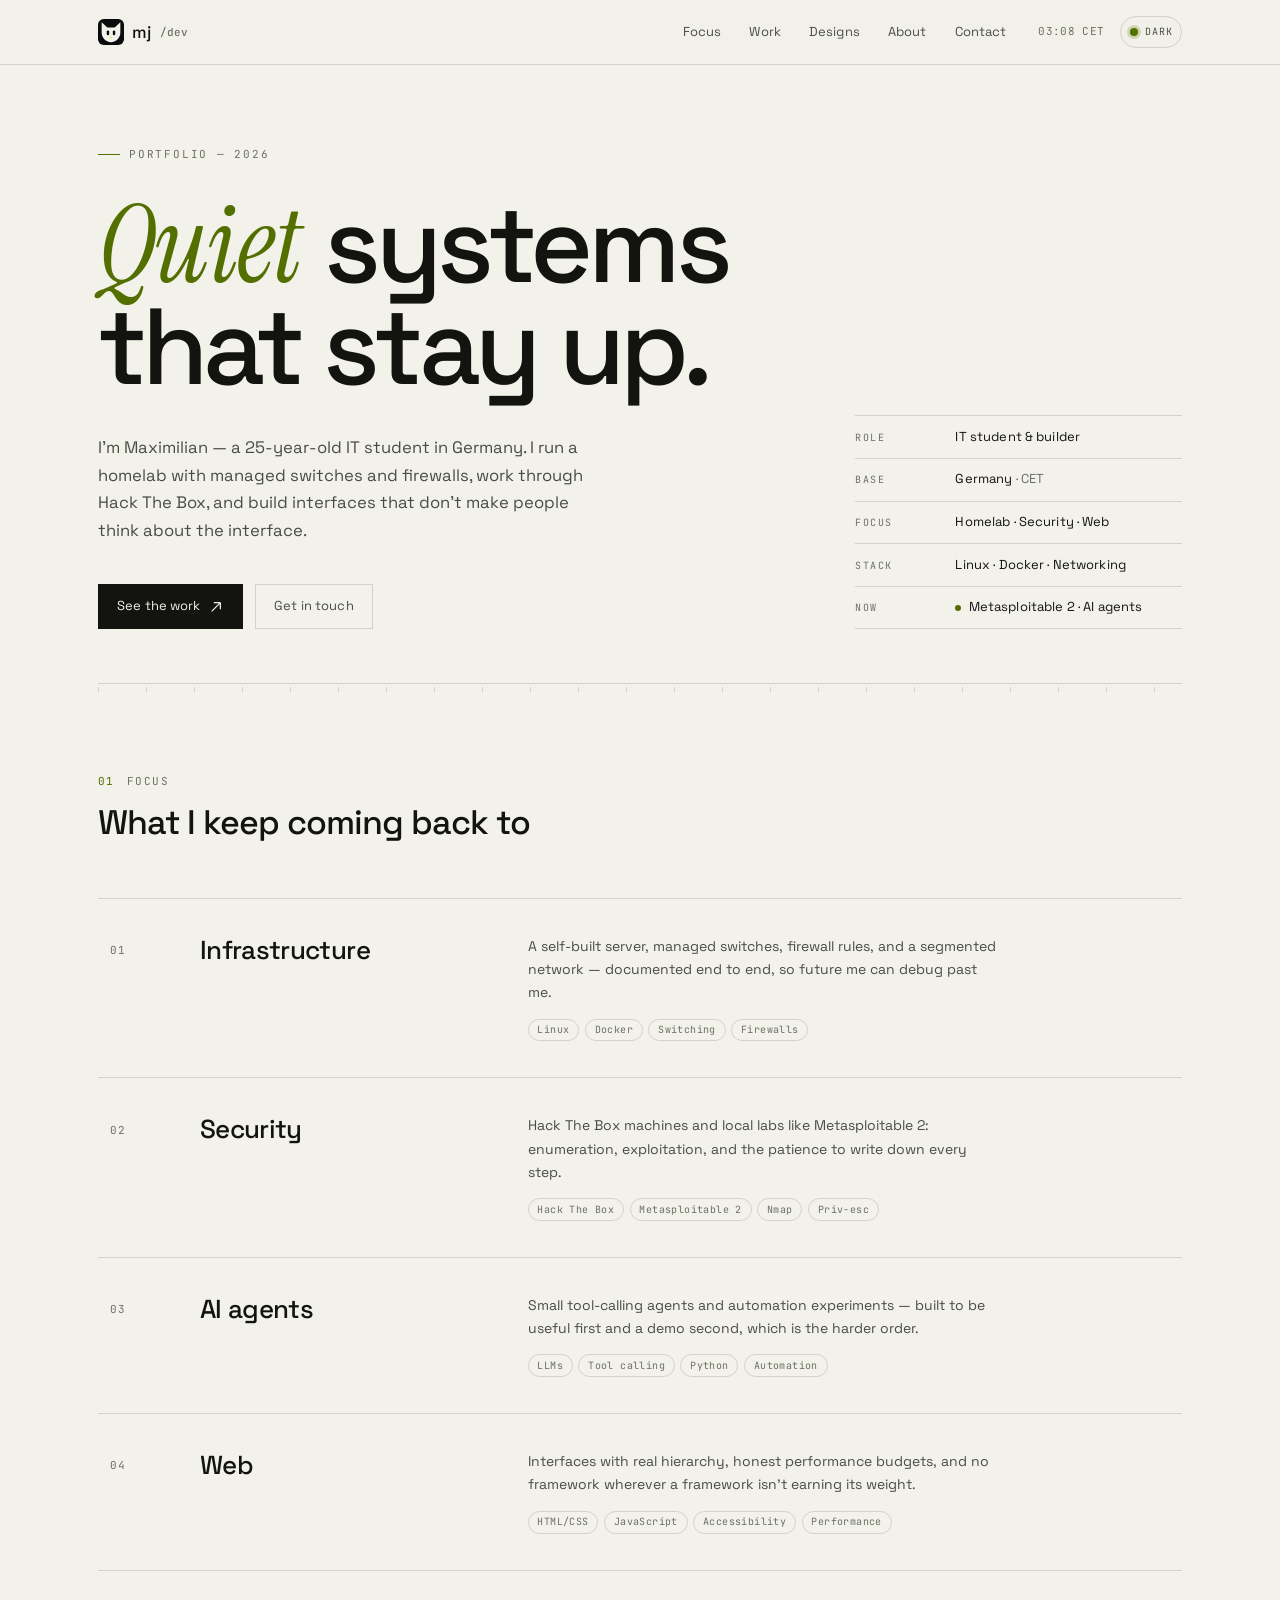
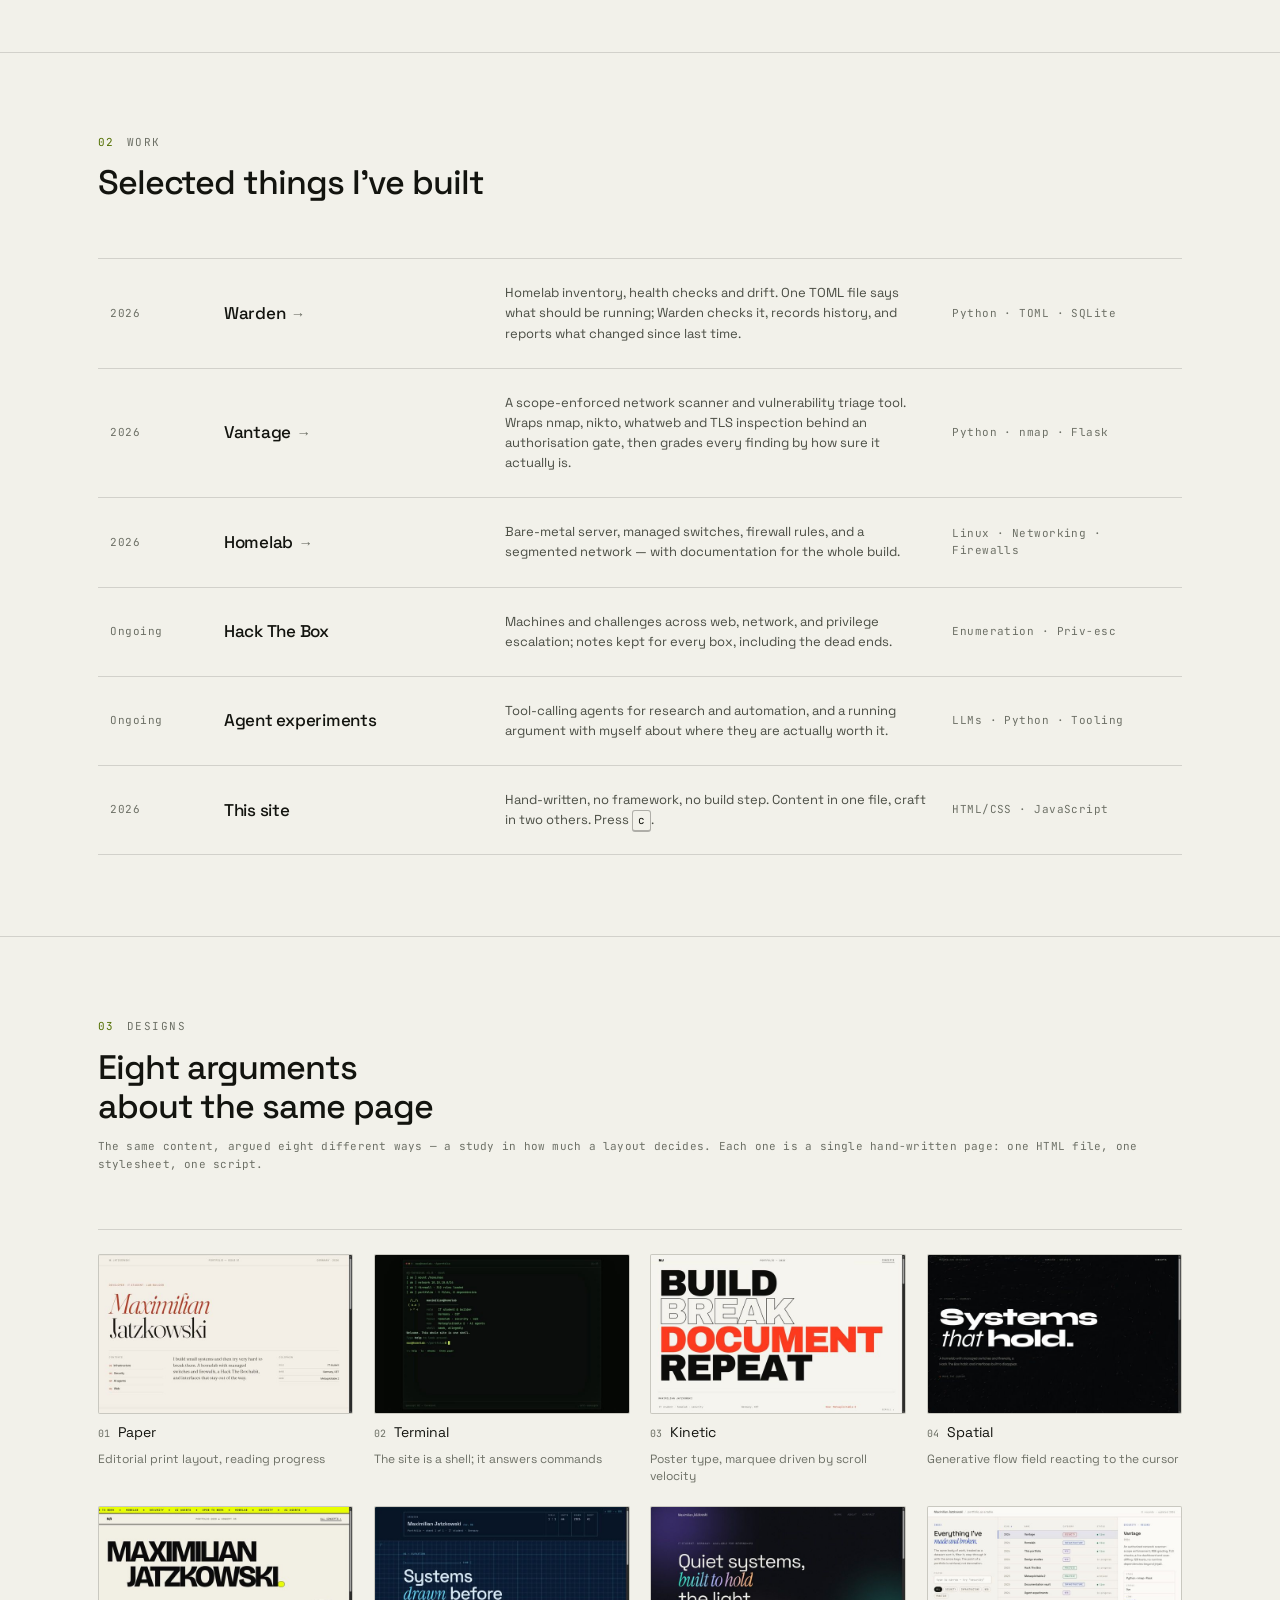
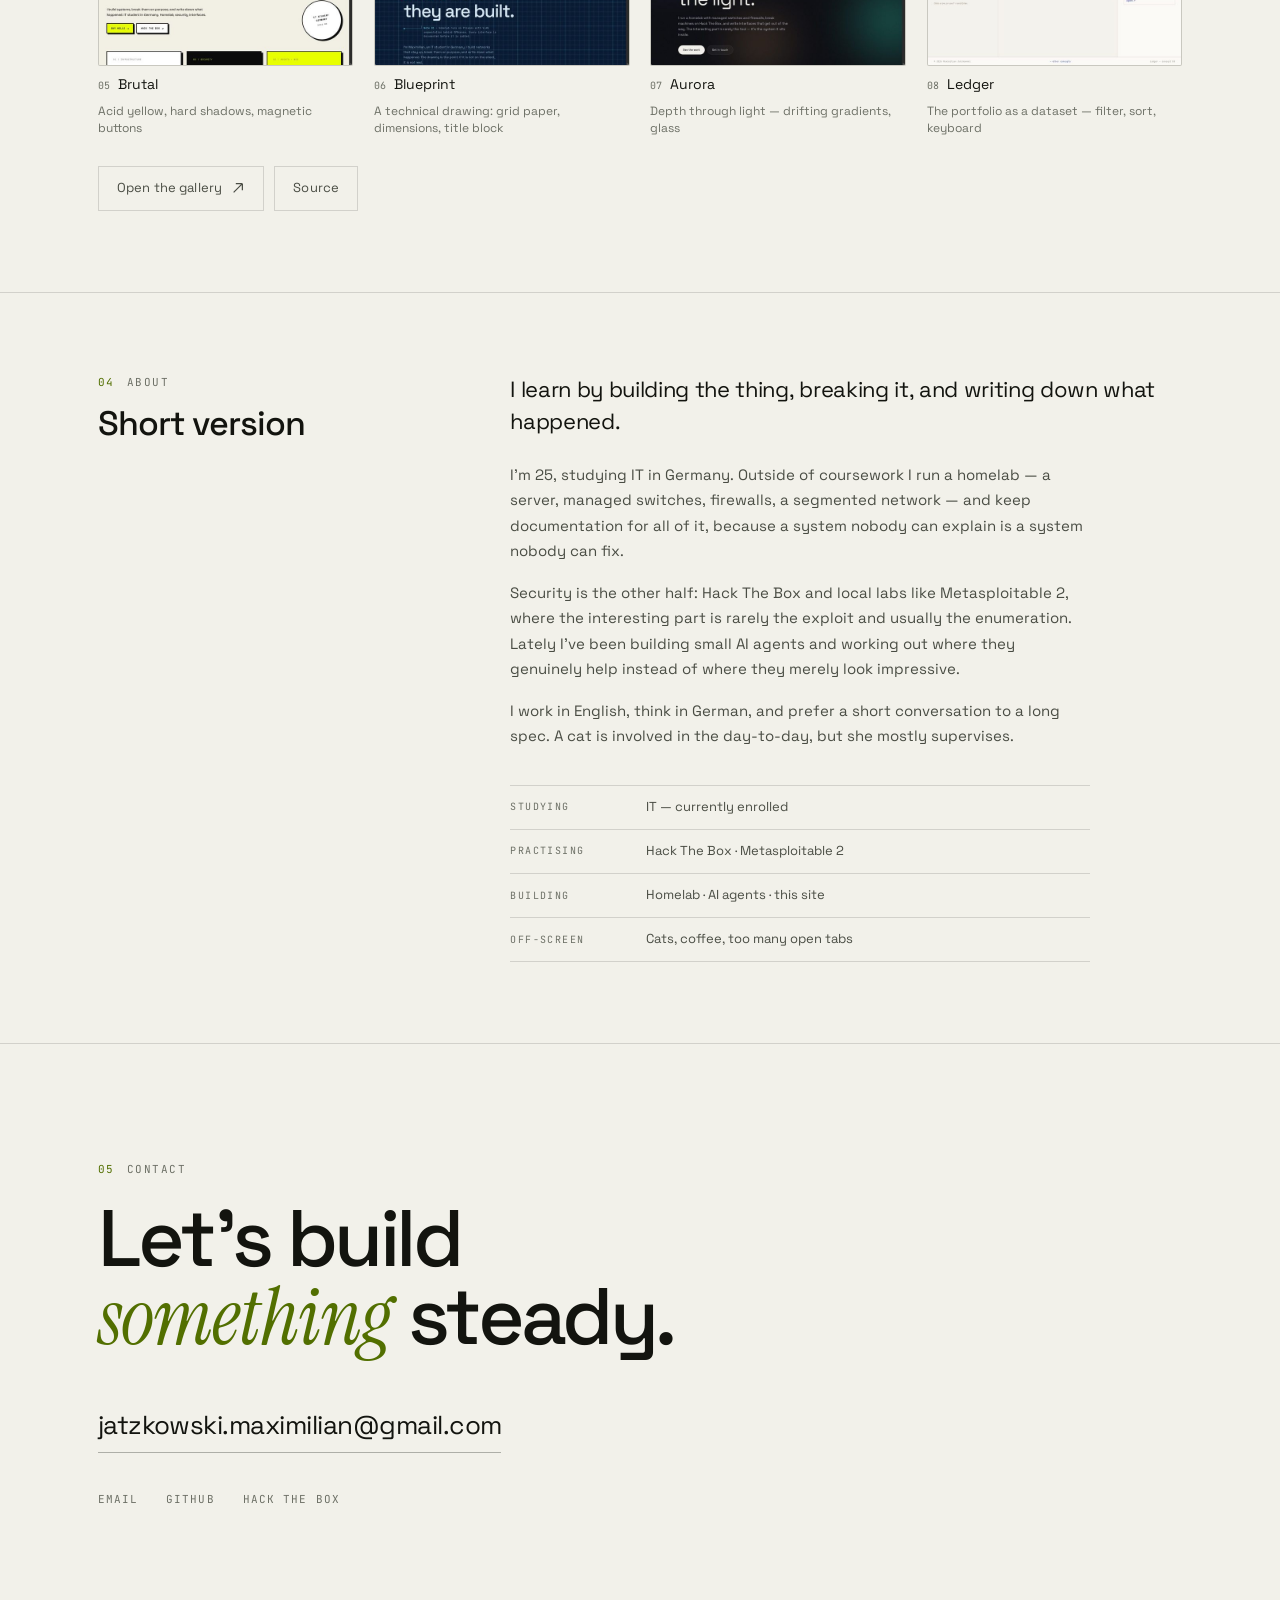
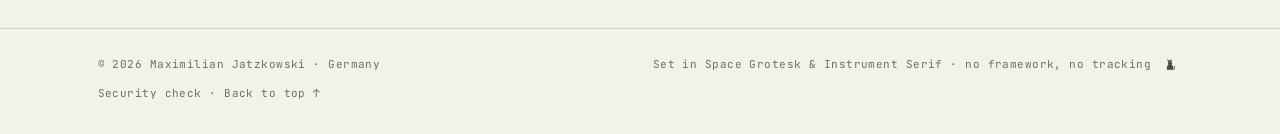
==== index.html @ 86234e0c "Add Warden: case study, dashboard figure, work list entry Warden is the homelab inventory and health" ====
<!doctype html>
<html lang="en" data-theme="dark">
<head>
<meta charset="utf-8">
<meta name="viewport" content="width=device-width, initial-scale=1">
<title>Maximilian Jatzkowski — IT student, homelab &amp; security</title>
<meta name="description" content="Maximilian Jatzkowski is an IT student in Germany. A homelab with managed switches and firewalls, Hack The Box practice, AI agents, and hand-written web interfaces.">
<meta name="theme-color" content="#0a0b0c">

<!-- Open Graph / social preview -->
<meta property="og:type" content="website">
<meta property="og:title" content="Maximilian Jatzkowski — IT student, homelab &amp; security">
<meta property="og:description" content="Homelab, Hack The Box, AI agents, and interfaces that get out of the way.">
<meta property="og:url" content="https://example.com">

<link rel="icon" href="assets/favicon.svg" type="image/svg+xml">
<script src="js/head.js"></script>
<link rel="stylesheet" href="css/fonts.css">
<link rel="stylesheet" href="css/styles.css">
</head>
<body>
<a class="skip-link" href="#main">Skip to content</a>

<header class="site-head">
  <div class="wrap head-inner">
    <a class="brand" href="#top" aria-label="Maximilian Jatzkowski — home">
      <svg class="brand-mark" viewBox="0 0 64 64" aria-hidden="true" focusable="false">
        <rect width="64" height="64" rx="14" fill="#0a0b0c"/>
        <path d="M9 8 L23 21 H41 L55 8 V34 C55 46 45 57 32 57 C19 57 9 46 9 34 Z" fill="#f1f2ed" mask="url(#mj-eyes)"/>
        <mask id="mj-eyes" maskUnits="userSpaceOnUse" x="0" y="0" width="64" height="64">
          <rect width="64" height="64" fill="#fff"/>
          <rect x="21.5" y="28" width="6" height="12" rx="3" fill="#000"/>
          <rect x="36.5" y="28" width="6" height="12" rx="3" fill="#000"/>
        </mask>
        <path d="M28.2 44 H35.8 L32 49.4 Z" fill="#c9f24d"/>
      </svg>
      <span class="brand-name">mj</span>
      <span class="brand-tag">/dev</span>
    </a>

    <nav class="nav" aria-label="Primary">
      <a href="#focus">Focus</a>
      <a href="#work">Work</a>
      <a href="#designs">Designs</a>
      <a href="#about">About</a>
      <a href="#contact">Contact</a>
    </nav>

    <div class="head-meta">
      <span class="clock" id="clock" aria-label="Local time in Germany">—:—</span>
      <button class="theme-toggle" id="theme-toggle" type="button" aria-pressed="false" aria-label="Switch to light theme">
        <span class="theme-icon" aria-hidden="true"></span>
        <span class="theme-label">Light</span>
      </button>
    </div>
  </div>
</header>

<main id="main">

  <!-- ───────────────────────── HERO ───────────────────────── -->
  <section class="hero" id="top">
    <div class="wrap hero-grid">
      <div class="hero-main">
        <p class="eyebrow"><span class="tick" aria-hidden="true"></span>Portfolio — 2026</p>

        <h1 class="display">
          <em>Quiet</em> systems<br>
          that stay up.
        </h1>

        <p class="lead">
          I'm Maximilian — a 25-year-old IT student in Germany. I run a homelab with
          managed switches and firewalls, work through Hack The Box, and build
          interfaces that don't make people think about the interface.
        </p>

        <div class="hero-actions">
          <a class="btn btn-primary" href="#work">
            See the work
            <svg viewBox="0 0 16 16" aria-hidden="true" focusable="false"><path d="M3 13 13 3M13 3H5.5M13 3v7.5" fill="none" stroke="currentColor" stroke-width="1.4"/></svg>
          </a>
          <a class="btn btn-ghost" href="#contact">Get in touch</a>
        </div>
      </div>

      <!-- Spec sheet: facts, not decorations -->
      <aside class="spec" aria-label="Quick facts">
        <dl>
          <div class="spec-row">
            <dt>Role</dt>
            <dd>IT student &amp; builder</dd>
          </div>
          <div class="spec-row">
            <dt>Base</dt>
            <dd>Germany <span class="dim">· CET</span></dd>
          </div>
          <div class="spec-row">
            <dt>Focus</dt>
            <dd>Homelab · Security · Web</dd>
          </div>
          <div class="spec-row">
            <dt>Stack</dt>
            <dd>Linux · Docker · Networking</dd>
          </div>
          <div class="spec-row">
            <dt>Now</dt>
            <dd class="status"><span class="pulse" aria-hidden="true"></span>Metasploitable 2 · AI agents</dd>
          </div>
        </dl>
      </aside>
    </div>

    <div class="wrap">
      <div class="ticks" aria-hidden="true"></div>
    </div>
  </section>

  <!-- ───────────────────────── FOCUS ───────────────────────── -->
  <section class="section" id="focus">
    <div class="wrap">
      <header class="section-head reveal">
        <p class="index"><span>01</span>Focus</p>
        <h2 class="h2">What I keep coming back to</h2>
      </header>

      <div class="rows">
        <article class="row reveal">
          <span class="row-num" aria-hidden="true">01</span>
          <h3 class="row-title">Infrastructure</h3>
          <div class="row-body">
            <p>A self-built server, managed switches, firewall rules, and a segmented
              network — documented end to end, so future me can debug past me.</p>
            <ul class="tags" aria-label="Technologies">
              <li>Linux</li><li>Docker</li><li>Switching</li><li>Firewalls</li>
            </ul>
          </div>
          <span class="row-mark" aria-hidden="true">
            <svg viewBox="0 0 24 24"><path d="M6 18 18 6M18 6H9M18 6v9" fill="none" stroke="currentColor" stroke-width="1.3"/></svg>
          </span>
        </article>

        <article class="row reveal">
          <span class="row-num" aria-hidden="true">02</span>
          <h3 class="row-title">Security</h3>
          <div class="row-body">
            <p>Hack The Box machines and local labs like Metasploitable 2:
              enumeration, exploitation, and the patience to write down every step.</p>
            <ul class="tags" aria-label="Technologies">
              <li>Hack The Box</li><li>Metasploitable 2</li><li>Nmap</li><li>Priv-esc</li>
            </ul>
          </div>
          <span class="row-mark" aria-hidden="true">
            <svg viewBox="0 0 24 24"><path d="M6 18 18 6M18 6H9M18 6v9" fill="none" stroke="currentColor" stroke-width="1.3"/></svg>
          </span>
        </article>

        <article class="row reveal">
          <span class="row-num" aria-hidden="true">03</span>
          <h3 class="row-title">AI agents</h3>
          <div class="row-body">
            <p>Small tool-calling agents and automation experiments — built to be
              useful first and a demo second, which is the harder order.</p>
            <ul class="tags" aria-label="Technologies">
              <li>LLMs</li><li>Tool calling</li><li>Python</li><li>Automation</li>
            </ul>
          </div>
          <span class="row-mark" aria-hidden="true">
            <svg viewBox="0 0 24 24"><path d="M6 18 18 6M18 6H9M18 6v9" fill="none" stroke="currentColor" stroke-width="1.3"/></svg>
          </span>
        </article>

        <article class="row reveal">
          <span class="row-num" aria-hidden="true">04</span>
          <h3 class="row-title">Web</h3>
          <div class="row-body">
            <p>Interfaces with real hierarchy, honest performance budgets, and no
              framework wherever a framework isn't earning its weight.</p>
            <ul class="tags" aria-label="Technologies">
              <li>HTML/CSS</li><li>JavaScript</li><li>Accessibility</li><li>Performance</li>
            </ul>
          </div>
          <span class="row-mark" aria-hidden="true">
            <svg viewBox="0 0 24 24"><path d="M6 18 18 6M18 6H9M18 6v9" fill="none" stroke="currentColor" stroke-width="1.3"/></svg>
          </span>
        </article>
      </div>
    </div>
  </section>

  <!-- ───────────────────────── WORK ───────────────────────── -->
  <section class="section" id="work">
    <div class="wrap">
      <header class="section-head reveal">
        <p class="index"><span>02</span>Work</p>
        <h2 class="h2">Selected things I've built</h2>
      </header>

      <div class="work-list">
        <article class="work-item reveal">
          <span class="work-year">2026</span>
          <h3 class="work-name"><a href="warden.html">Warden</a></h3>
          <p class="work-desc">Homelab inventory, health checks and drift. One TOML file
            says what should be running; Warden checks it, records history, and reports
            what changed since last time.</p>
          <span class="work-stack">Python · TOML · SQLite</span>
        </article>

        <article class="work-item reveal">
          <span class="work-year">2026</span>
          <h3 class="work-name"><a href="vantage.html">Vantage</a></h3>
          <p class="work-desc">A scope-enforced network scanner and vulnerability triage tool.
            Wraps nmap, nikto, whatweb and TLS inspection behind an authorisation gate, then
            grades every finding by how sure it actually is.</p>
          <span class="work-stack">Python · nmap · Flask</span>
        </article>

        <article class="work-item reveal">
          <span class="work-year">2026</span>
          <h3 class="work-name"><a href="homelab.html">Homelab</a></h3>
          <p class="work-desc">Bare-metal server, managed switches, firewall rules, and a
            segmented network — with documentation for the whole build.</p>
          <span class="work-stack">Linux · Networking · Firewalls</span>
        </article>

        <article class="work-item reveal">
          <span class="work-year">Ongoing</span>
          <h3 class="work-name">Hack The Box</h3>
          <p class="work-desc">Machines and challenges across web, network, and privilege
            escalation; notes kept for every box, including the dead ends.</p>
          <span class="work-stack">Enumeration · Priv-esc</span>
        </article>

        <article class="work-item reveal">
          <span class="work-year">Ongoing</span>
          <h3 class="work-name">Agent experiments</h3>
          <p class="work-desc">Tool-calling agents for research and automation, and a
            running argument with myself about where they are actually worth it.</p>
          <span class="work-stack">LLMs · Python · Tooling</span>
        </article>

        <article class="work-item reveal">
          <span class="work-year">2026</span>
          <h3 class="work-name">This site</h3>
          <p class="work-desc">Hand-written, no framework, no build step. Content in one
            file, craft in two others. Press <kbd>c</kbd>.</p>
          <span class="work-stack">HTML/CSS · JavaScript</span>
        </article>
      </div>
    </div>
  </section>

  <!-- ───────────────────────── DESIGNS ───────────────────────── -->
  <section class="section" id="designs">
    <div class="wrap">
      <header class="section-head reveal">
        <p class="index"><span>03</span>Designs</p>
        <h2 class="h2">Eight arguments about the same page</h2>
        <p class="section-note">
          The same content, argued eight different ways — a study in how much a
          layout decides. Each one is a single hand-written page: one HTML file, one
          stylesheet, one script.
        </p>
      </header>

      <div class="design-grid reveal">
        <a class="design" href="https://noxwer-beep.github.io/showcase/01-paper/">
          <img src="assets/designs/01.jpg" width="640" height="400" loading="lazy"
               alt="Paper concept: editorial layout with serif display and rules">
          <span class="design-name"><span class="design-num">01</span>Paper</span>
          <span class="design-desc">Editorial print layout, reading progress</span>
        </a>
        <a class="design" href="https://noxwer-beep.github.io/showcase/02-terminal/">
          <img src="assets/designs/02.jpg" width="640" height="400" loading="lazy"
               alt="Terminal concept: the whole site is a shell prompt">
          <span class="design-name"><span class="design-num">02</span>Terminal</span>
          <span class="design-desc">The site is a shell; it answers commands</span>
        </a>
        <a class="design" href="https://noxwer-beep.github.io/showcase/03-kinetic/">
          <img src="assets/designs/03.jpg" width="640" height="400" loading="lazy"
               alt="Kinetic concept: bold poster type and a scroll-driven marquee">
          <span class="design-name"><span class="design-num">03</span>Kinetic</span>
          <span class="design-desc">Poster type, marquee driven by scroll velocity</span>
        </a>
        <a class="design" href="https://noxwer-beep.github.io/showcase/04-spatial/">
          <img src="assets/designs/04.jpg" width="640" height="400" loading="lazy"
               alt="Spatial concept: generative particle field behind quiet type">
          <span class="design-name"><span class="design-num">04</span>Spatial</span>
          <span class="design-desc">Generative flow field reacting to the cursor</span>
        </a>
        <a class="design" href="https://noxwer-beep.github.io/showcase/05-brutal/">
          <img src="assets/designs/05.jpg" width="640" height="400" loading="lazy"
               alt="Brutal concept: acid yellow, hard shadows, draggable sticker">
          <span class="design-name"><span class="design-num">05</span>Brutal</span>
          <span class="design-desc">Acid yellow, hard shadows, magnetic buttons</span>
        </a>
        <a class="design" href="https://noxwer-beep.github.io/showcase/06-blueprint/">
          <img src="assets/designs/06.jpg" width="640" height="400" loading="lazy"
               alt="Blueprint concept: technical drawing sheet with grid and dimensions">
          <span class="design-name"><span class="design-num">06</span>Blueprint</span>
          <span class="design-desc">A technical drawing: grid paper, dimensions, title block</span>
        </a>
        <a class="design" href="https://noxwer-beep.github.io/showcase/07-aurora/">
          <img src="assets/designs/07.jpg" width="640" height="400" loading="lazy"
               alt="Aurora concept: gradient light fields under frosted glass">
          <span class="design-name"><span class="design-num">07</span>Aurora</span>
          <span class="design-desc">Depth through light — drifting gradients, glass</span>
        </a>
        <a class="design" href="https://noxwer-beep.github.io/showcase/08-ledger/">
          <img src="assets/designs/08.jpg" width="640" height="400" loading="lazy"
               alt="Ledger concept: the portfolio as a filterable data table">
          <span class="design-name"><span class="design-num">08</span>Ledger</span>
          <span class="design-desc">The portfolio as a dataset — filter, sort, keyboard</span>
        </a>
      </div>

      <p class="design-foot">
        <a class="btn btn-ghost" href="https://noxwer-beep.github.io/showcase/">
          Open the gallery
          <svg viewBox="0 0 16 16" aria-hidden="true" focusable="false"><path d="M3 13 13 3M13 3H5.5M13 3v7.5" fill="none" stroke="currentColor" stroke-width="1.4"/></svg>
        </a>
        <a class="btn btn-ghost" href="https://github.com/Noxwer-beep/showcase" rel="noopener">Source</a>
      </p>
    </div>
  </section>

  <!-- ───────────────────────── ABOUT ───────────────────────── -->
  <section class="section" id="about">
    <div class="wrap about-grid">
      <header class="section-head reveal">
        <p class="index"><span>04</span>About</p>
        <h2 class="h2">Short version</h2>
      </header>

      <div class="about-body reveal">
        <p class="about-lead">
          I learn by building the thing, breaking it, and writing down what happened.
        </p>
        <p>
          I'm 25, studying IT in Germany. Outside of coursework I run a homelab — a
          server, managed switches, firewalls, a segmented network — and keep
          documentation for all of it, because a system nobody can explain is a system
          nobody can fix.
        </p>
        <p>
          Security is the other half: Hack The Box and local labs like Metasploitable 2,
          where the interesting part is rarely the exploit and usually the enumeration.
          Lately I've been building small AI agents and working out where they genuinely
          help instead of where they merely look impressive.
        </p>
        <p>
          I work in English, think in German, and prefer a short conversation to a long
          spec. A cat is involved in the day-to-day, but she mostly supervises.
        </p>

        <ul class="facts">
          <li><span>Studying</span>IT — currently enrolled</li>
          <li><span>Practising</span>Hack The Box · Metasploitable 2</li>
          <li><span>Building</span>Homelab · AI agents · this site</li>
          <li><span>Off-screen</span>Cats, coffee, too many open tabs</li>
        </ul>
      </div>
    </div>
  </section>

  <!-- ───────────────────────── CONTACT ───────────────────────── -->
  <section class="section contact" id="contact">
    <div class="wrap">
      <div class="contact-inner reveal">
        <p class="index"><span>05</span>Contact</p>
        <h2 class="contact-title">Let's build<br><em>something</em> steady.</h2>
        <a class="mail" href="mailto:jatzkowski.maximilian@gmail.com">
          jatzkowski.maximilian@gmail.com
          <span class="mail-line" aria-hidden="true"></span>
        </a>
        <ul class="socials">
          <li><a href="mailto:jatzkowski.maximilian@gmail.com">Email</a></li>
          <li><a href="https://github.com/Noxwer-beep" rel="me noopener">GitHub</a></li>
          <li><a href="https://www.hackthebox.com/" rel="noopener">Hack The Box</a></li>
          <!-- Add once the profile exists:
          <li><a href="https://www.linkedin.com/in/USERNAME" rel="me noopener">LinkedIn</a></li>
          -->
        </ul>
      </div>
    </div>
  </section>

</main>

<footer class="site-foot">
  <div class="wrap foot-inner">
    <p class="mono">© <span id="year">2026</span> Maximilian Jatzkowski · Germany</p>
    <p class="mono colophon">
      Set in Space Grotesk &amp; Instrument Serif · no framework, no tracking
      <button class="cat-glyph" id="cat-glyph" type="button" aria-label="Release the cat" title="Press c">
        <svg viewBox="0 0 64 64" aria-hidden="true">
          <path d="M20 17 18 4l11 7h2l11-7-2 13" fill="currentColor"/>
          <circle cx="32" cy="26" r="11" fill="currentColor"/>
          <path d="M20 34c-6 8-6 20-4 26h32c2-6 2-18-4-26z" fill="currentColor"/>
          <path d="M48 60c9-2 11-12 7-18" fill="none" stroke="currentColor" stroke-width="5" stroke-linecap="round"/>
        </svg>
      </button>
    </p>
    <p class="mono"><a href="security.html">Security check</a> · <a href="#top">Back to top ↑</a></p>
  </div>
</footer>

<!-- easter egg: press c -->
<div class="cat-runner" id="cat-runner" aria-hidden="true">
  <svg viewBox="0 0 84 58">
    <g fill="currentColor">
      <path d="M16 36c0-6 5-10 12-10h24c7 0 12 4 12 10v4H16z"/>
      <circle cx="64" cy="26" r="9"/>
      <path d="M57 19l-2-10 9 6z"/>
      <path d="M69 18l7-8 1 10z"/>
    </g>
    <g stroke="currentColor" stroke-width="4" stroke-linecap="round" fill="none">
      <path d="M25 40v11"/>
      <path d="M33 40v11"/>
      <path d="M56 40v11"/>
      <path d="M63 40v11"/>
      <path d="M17 31c-7-2-9-9-6-15"/>
    </g>
  </svg>
</div>

<script src="js/main.js" defer></script>
</body>
</html>
---- css/fonts.css ----
/* Self-hosted fonts — generated, do not edit by hand.
   No third-party requests: the CSP can stay at font-src 'self'. */

@font-face {
  font-family: "Instrument Serif";
  font-style: italic;
  font-weight: 400;
  src: url("fonts/instrument-serif-400-italic-latin-ext.woff2") format("woff2");
  font-display: swap;
  unicode-range: U+0100-02BA, U+02BD-02C5, U+02C7-02CC, U+02CE-02D7, U+02DD-02FF, U+0304, U+0308, U+0329, U+1D00-1DBF, U+1E00-1E9F, U+1EF2-1EFF, U+2020, U+20A0-20AB, U+20AD-20C4, U+2113, U+2C60-2C7F, U+A720-A7FF;
}

@font-face {
  font-family: "Instrument Serif";
  font-style: italic;
  font-weight: 400;
  src: url("fonts/instrument-serif-400-italic-latin.woff2") format("woff2");
  font-display: swap;
  unicode-range: U+0000-00FF, U+0131, U+0152-0153, U+02BB-02BC, U+02C6, U+02DA, U+02DC, U+0304, U+0308, U+0329, U+2000-206F, U+20AC, U+2122, U+2191, U+2193, U+2212, U+2215, U+FEFF, U+FFFD;
}

@font-face {
  font-family: "Instrument Serif";
  font-style: normal;
  font-weight: 400;
  src: url("fonts/instrument-serif-400-normal-latin-ext.woff2") format("woff2");
  font-display: swap;
  unicode-range: U+0100-02BA, U+02BD-02C5, U+02C7-02CC, U+02CE-02D7, U+02DD-02FF, U+0304, U+0308, U+0329, U+1D00-1DBF, U+1E00-1E9F, U+1EF2-1EFF, U+2020, U+20A0-20AB, U+20AD-20C4, U+2113, U+2C60-2C7F, U+A720-A7FF;
}

@font-face {
  font-family: "Instrument Serif";
  font-style: normal;
  font-weight: 400;
  src: url("fonts/instrument-serif-400-normal-latin.woff2") format("woff2");
  font-display: swap;
  unicode-range: U+0000-00FF, U+0131, U+0152-0153, U+02BB-02BC, U+02C6, U+02DA, U+02DC, U+0304, U+0308, U+0329, U+2000-206F, U+20AC, U+2122, U+2191, U+2193, U+2212, U+2215, U+FEFF, U+FFFD;
}

@font-face {
  font-family: "JetBrains Mono";
  font-style: normal;
  font-weight: 400;
  src: url("fonts/jetbrains-mono-400-normal-latin-ext.woff2") format("woff2");
  font-display: swap;
  unicode-range: U+0100-02BA, U+02BD-02C5, U+02C7-02CC, U+02CE-02D7, U+02DD-02FF, U+0304, U+0308, U+0329, U+1D00-1DBF, U+1E00-1E9F, U+1EF2-1EFF, U+2020, U+20A0-20AB, U+20AD-20C4, U+2113, U+2C60-2C7F, U+A720-A7FF;
}

@font-face {
  font-family: "JetBrains Mono";
  font-style: normal;
  font-weight: 400;
  src: url("fonts/jetbrains-mono-400-normal-latin.woff2") format("woff2");
  font-display: swap;
  unicode-range: U+0000-00FF, U+0131, U+0152-0153, U+02BB-02BC, U+02C6, U+02DA, U+02DC, U+0304, U+0308, U+0329, U+2000-206F, U+20AC, U+2122, U+2191, U+2193, U+2212, U+2215, U+FEFF, U+FFFD;
}

@font-face {
  font-family: "JetBrains Mono";
  font-style: normal;
  font-weight: 500;
  src: url("fonts/jetbrains-mono-500-normal-latin-ext.woff2") format("woff2");
  font-display: swap;
  unicode-range: U+0100-02BA, U+02BD-02C5, U+02C7-02CC, U+02CE-02D7, U+02DD-02FF, U+0304, U+0308, U+0329, U+1D00-1DBF, U+1E00-1E9F, U+1EF2-1EFF, U+2020, U+20A0-20AB, U+20AD-20C4, U+2113, U+2C60-2C7F, U+A720-A7FF;
}

@font-face {
  font-family: "JetBrains Mono";
  font-style: normal;
  font-weight: 500;
  src: url("fonts/jetbrains-mono-500-normal-latin.woff2") format("woff2");
  font-display: swap;
  unicode-range: U+0000-00FF, U+0131, U+0152-0153, U+02BB-02BC, U+02C6, U+02DA, U+02DC, U+0304, U+0308, U+0329, U+2000-206F, U+20AC, U+2122, U+2191, U+2193, U+2212, U+2215, U+FEFF, U+FFFD;
}

@font-face {
  font-family: "Space Grotesk";
  font-style: normal;
  font-weight: 400;
  src: url("fonts/space-grotesk-400-normal-latin-ext.woff2") format("woff2");
  font-display: swap;
  unicode-range: U+0100-02BA, U+02BD-02C5, U+02C7-02CC, U+02CE-02D7, U+02DD-02FF, U+0304, U+0308, U+0329, U+1D00-1DBF, U+1E00-1E9F, U+1EF2-1EFF, U+2020, U+20A0-20AB, U+20AD-20C4, U+2113, U+2C60-2C7F, U+A720-A7FF;
}

@font-face {
  font-family: "Space Grotesk";
  font-style: normal;
  font-weight: 400;
  src: url("fonts/space-grotesk-400-normal-latin.woff2") format("woff2");
  font-display: swap;
  unicode-range: U+0000-00FF, U+0131, U+0152-0153, U+02BB-02BC, U+02C6, U+02DA, U+02DC, U+0304, U+0308, U+0329, U+2000-206F, U+20AC, U+2122, U+2191, U+2193, U+2212, U+2215, U+FEFF, U+FFFD;
}

@font-face {
  font-family: "Space Grotesk";
  font-style: normal;
  font-weight: 500;
  src: url("fonts/space-grotesk-500-normal-latin-ext.woff2") format("woff2");
  font-display: swap;
  unicode-range: U+0100-02BA, U+02BD-02C5, U+02C7-02CC, U+02CE-02D7, U+02DD-02FF, U+0304, U+0308, U+0329, U+1D00-1DBF, U+1E00-1E9F, U+1EF2-1EFF, U+2020, U+20A0-20AB, U+20AD-20C4, U+2113, U+2C60-2C7F, U+A720-A7FF;
}

@font-face {
  font-family: "Space Grotesk";
  font-style: normal;
  font-weight: 500;
  src: url("fonts/space-grotesk-500-normal-latin.woff2") format("woff2");
  font-display: swap;
  unicode-range: U+0000-00FF, U+0131, U+0152-0153, U+02BB-02BC, U+02C6, U+02DA, U+02DC, U+0304, U+0308, U+0329, U+2000-206F, U+20AC, U+2122, U+2191, U+2193, U+2212, U+2215, U+FEFF, U+FFFD;
}

@font-face {
  font-family: "Space Grotesk";
  font-style: normal;
  font-weight: 600;
  src: url("fonts/space-grotesk-600-normal-latin-ext.woff2") format("woff2");
  font-display: swap;
  unicode-range: U+0100-02BA, U+02BD-02C5, U+02C7-02CC, U+02CE-02D7, U+02DD-02FF, U+0304, U+0308, U+0329, U+1D00-1DBF, U+1E00-1E9F, U+1EF2-1EFF, U+2020, U+20A0-20AB, U+20AD-20C4, U+2113, U+2C60-2C7F, U+A720-A7FF;
}

@font-face {
  font-family: "Space Grotesk";
  font-style: normal;
  font-weight: 600;
  src: url("fonts/space-grotesk-600-normal-latin.woff2") format("woff2");
  font-display: swap;
  unicode-range: U+0000-00FF, U+0131, U+0152-0153, U+02BB-02BC, U+02C6, U+02DA, U+02DC, U+0304, U+0308, U+0329, U+2000-206F, U+20AC, U+2122, U+2191, U+2193, U+2212, U+2215, U+FEFF, U+FFFD;
}
---- css/styles.css ----
/* ============================================================
   Nox — portfolio
   Dark-first, one accent. Edit tokens here, content in index.html.
   ============================================================ */

/* ---------- tokens ---------- */
:root {
  --bg: #0a0b0c;
  --bg-soft: #0e1012;
  --surface: #111315;
  --ink: #f1f2ed;
  --ink-dim: #a2a8a4;
  --muted: #767c78;
  --line: rgba(241, 242, 237, 0.11);
  --line-strong: rgba(241, 242, 237, 0.22);
  --accent: #c9f24d;
  --accent-ink: #0a0b0c;

  --font-sans: "Space Grotesk", "Helvetica Neue", Arial, sans-serif;
  --font-mono: "JetBrains Mono", ui-monospace, SFMono-Regular, Menlo, monospace;
  --font-serif: "Instrument Serif", Georgia, serif;

  --pad: clamp(1.25rem, 4.5vw, 4rem);
  --max: 1200px;

  --ease: cubic-bezier(0.2, 0.7, 0.2, 1);
  --dur: 0.45s;
}

[data-theme="light"] {
  --bg: #f2f1ea;
  --bg-soft: #eae9e1;
  --surface: #e7e6dd;
  --ink: #13140f;
  --ink-dim: #4a4d44;
  --muted: #6d7066;
  --line: rgba(19, 20, 15, 0.14);
  --line-strong: rgba(19, 20, 15, 0.3);
  --accent: #526f00;
  --accent-ink: #f2f1ea;
}

/* ---------- reset ---------- */
*, *::before, *::after { box-sizing: border-box; }
html { scroll-behavior: smooth; }
body {
  margin: 0;
  background: var(--bg);
  color: var(--ink);
  font-family: var(--font-sans);
  font-size: 16px;
  line-height: 1.6;
  -webkit-font-smoothing: antialiased;
  text-rendering: optimizeLegibility;
  overflow-x: hidden;
}
h1, h2, h3, p, dl, dd, dt, ul { margin: 0; }
ul { padding: 0; list-style: none; }
a { color: inherit; text-decoration: none; }
img, svg { display: block; max-width: 100%; }
button { font: inherit; color: inherit; background: none; border: 0; cursor: pointer; }

::selection { background: var(--accent); color: var(--accent-ink); }

:focus-visible {
  outline: 2px solid var(--accent);
  outline-offset: 3px;
  border-radius: 2px;
}

.wrap {
  width: 100%;
  max-width: var(--max);
  margin-inline: auto;
  padding-inline: var(--pad);
}

section[id], main[id] { scroll-margin-top: 5rem; }

.mono {
  font-family: var(--font-mono);
  font-size: 0.6875rem;
  letter-spacing: 0.04em;
  color: var(--muted);
}

.skip-link {
  position: fixed;
  top: 0.75rem;
  left: 0.75rem;
  z-index: 100;
  padding: 0.6rem 1rem;
  background: var(--accent);
  color: var(--accent-ink);
  font-family: var(--font-mono);
  font-size: 0.75rem;
  transform: translateY(-150%);
  transition: transform 0.2s var(--ease);
}
.skip-link:focus { transform: none; }

/* ---------- header ---------- */
.site-head {
  position: sticky;
  top: 0;
  z-index: 50;
  background: color-mix(in srgb, var(--bg) 92%, transparent);
  border-bottom: 1px solid var(--line);
  backdrop-filter: saturate(140%) blur(8px);
}
.head-inner {
  display: flex;
  align-items: center;
  gap: 2rem;
  height: 64px;
}
.brand {
  display: inline-flex;
  align-items: center;
  gap: 0.55rem;
  font-weight: 500;
  letter-spacing: -0.02em;
  font-size: 1.0625rem;
  margin-right: auto;
}
.brand-mark {
  width: 26px;
  height: 26px;
  flex: none;
  transition: transform var(--dur) var(--ease);
}
.brand:hover .brand-mark { transform: rotate(-5deg) scale(1.06); }
.brand-name { line-height: 1; }
.brand-tag {
  font-family: var(--font-mono);
  font-size: 0.6875rem;
  color: var(--muted);
  letter-spacing: 0;
  line-height: 1;
}
.nav { display: flex; gap: 1.75rem; }
.nav a {
  position: relative;
  font-size: 0.8125rem;
  color: var(--ink-dim);
  letter-spacing: 0.01em;
  padding-block: 0.35rem;
  transition: color var(--dur) var(--ease);
}
.nav a::after {
  content: "";
  position: absolute;
  left: 0; right: 0; bottom: 0;
  height: 1px;
  background: var(--accent);
  transform: scaleX(0);
  transform-origin: left;
  transition: transform var(--dur) var(--ease);
}
.nav a:hover { color: var(--ink); }
.nav a:hover::after { transform: scaleX(1); }

.head-meta { display: flex; align-items: center; gap: 1rem; }
.clock {
  font-family: var(--font-mono);
  font-size: 0.6875rem;
  color: var(--muted);
  letter-spacing: 0.03em;
  font-variant-numeric: tabular-nums;
}
.theme-toggle {
  display: inline-flex;
  align-items: center;
  gap: 0.45rem;
  min-height: 32px;
  padding: 0.25rem 0.55rem;
  border: 1px solid var(--line);
  border-radius: 999px;
  font-family: var(--font-mono);
  font-size: 0.625rem;
  letter-spacing: 0.08em;
  text-transform: uppercase;
  color: var(--ink-dim);
  transition: border-color var(--dur) var(--ease), color var(--dur) var(--ease);
}
.theme-toggle:hover { border-color: var(--line-strong); color: var(--ink); }
.theme-icon {
  width: 8px; height: 8px;
  border-radius: 50%;
  background: var(--ink-dim);
  transition: background var(--dur) var(--ease), box-shadow var(--dur) var(--ease);
}
.theme-toggle[aria-pressed="true"] .theme-icon {
  background: var(--accent);
  box-shadow: 0 0 0 3px color-mix(in srgb, var(--accent) 22%, transparent);
}

/* ---------- hero ---------- */
.hero { padding-top: clamp(3rem, 8vh, 6rem); }
.hero-grid {
  display: grid;
  grid-template-columns: minmax(0, 1.5fr) minmax(260px, 0.72fr);
  gap: clamp(2rem, 6vw, 5rem);
  align-items: end;
  padding-bottom: clamp(2.5rem, 6vh, 4.5rem);
}
.eyebrow {
  display: inline-flex;
  align-items: center;
  gap: 0.6rem;
  font-family: var(--font-mono);
  font-size: 0.6875rem;
  letter-spacing: 0.16em;
  text-transform: uppercase;
  color: var(--muted);
  margin-bottom: clamp(1.25rem, 3vw, 2rem);
}
.tick {
  width: 22px; height: 1px;
  background: var(--accent);
  display: inline-block;
}

.display {
  font-size: clamp(2.75rem, 8.6vw, 6.75rem);
  line-height: 0.94;
  letter-spacing: -0.045em;
  font-weight: 500;
  text-wrap: balance;
}
.display em {
  font-family: var(--font-serif);
  font-style: italic;
  font-weight: 400;
  letter-spacing: -0.015em;
  color: var(--accent);
}

.lead {
  max-width: 46ch;
  margin-top: clamp(1.5rem, 3vw, 2.25rem);
  font-size: clamp(0.9375rem, 1.3vw, 1.0625rem);
  line-height: 1.65;
  color: var(--ink-dim);
}
.lead .name { color: var(--ink); }

.hero-actions {
  display: flex;
  flex-wrap: wrap;
  gap: 0.75rem;
  margin-top: clamp(1.75rem, 3.5vw, 2.5rem);
}
.btn {
  display: inline-flex;
  align-items: center;
  gap: 0.55rem;
  min-height: 44px;
  padding: 0.7rem 1.15rem;
  font-size: 0.8125rem;
  letter-spacing: 0.01em;
  border: 1px solid transparent;
  transition: background var(--dur) var(--ease), color var(--dur) var(--ease),
              border-color var(--dur) var(--ease), transform var(--dur) var(--ease);
}
.btn svg { width: 14px; height: 14px; transition: transform var(--dur) var(--ease); }
.btn-primary { background: var(--ink); color: var(--bg); }
.btn-primary:hover { background: var(--accent); color: var(--accent-ink); }
.btn-primary:hover svg { transform: translate(2px, -2px); }
.btn-ghost { border-color: var(--line); color: var(--ink-dim); }
.btn-ghost:hover { border-color: var(--line-strong); color: var(--ink); }

/* spec sheet */
.spec dl { border-top: 1px solid var(--line); }
.spec-row {
  display: grid;
  grid-template-columns: 5.25rem 1fr;
  gap: 1rem;
  padding: 0.65rem 0;
  border-bottom: 1px solid var(--line);
  align-items: baseline;
}
.spec dt {
  font-family: var(--font-mono);
  font-size: 0.625rem;
  letter-spacing: 0.14em;
  text-transform: uppercase;
  color: var(--muted);
}
.spec dd { font-size: 0.8125rem; color: var(--ink); letter-spacing: 0.01em; }
.spec .dim { color: var(--muted); }
.status { display: flex; align-items: center; gap: 0.45rem; }
.pulse {
  width: 6px; height: 6px;
  border-radius: 50%;
  background: var(--accent);
  box-shadow: 0 0 0 0 color-mix(in srgb, var(--accent) 60%, transparent);
  animation: pulse 2.8s var(--ease) infinite;
}
@keyframes pulse {
  0%   { box-shadow: 0 0 0 0 color-mix(in srgb, var(--accent) 45%, transparent); }
  70%  { box-shadow: 0 0 0 7px color-mix(in srgb, var(--accent) 0%, transparent); }
  100% { box-shadow: 0 0 0 0 color-mix(in srgb, var(--accent) 0%, transparent); }
}

/* hairline tick ruler */
.ticks {
  height: 9px;
  border-top: 1px solid var(--line);
  background-image: repeating-linear-gradient(
    to right,
    var(--line) 0 1px,
    transparent 1px 48px
  );
  background-position: 0 100%;
  background-size: 100% 5px;
  background-repeat: no-repeat;
}

/* ---------- sections ---------- */
.section {
  padding-block: clamp(3.5rem, 9vh, 7rem);
  border-bottom: 1px solid var(--line);
}
.section-head {
  display: grid;
  grid-template-columns: minmax(0, 1fr);
  gap: 0.75rem;
  margin-bottom: clamp(2rem, 5vw, 3.5rem);
}
.index {
  font-family: var(--font-mono);
  font-size: 0.6875rem;
  letter-spacing: 0.14em;
  text-transform: uppercase;
  color: var(--muted);
  display: flex;
  align-items: center;
  gap: 0.75rem;
}
.index span { color: var(--accent); }
.h2 {
  font-size: clamp(1.5rem, 3vw, 2.125rem);
  line-height: 1.15;
  letter-spacing: -0.03em;
  font-weight: 500;
  max-width: 22ch;
  text-wrap: balance;
}
.section-note {
  font-family: var(--font-mono);
  font-size: 0.6875rem;
  color: var(--muted);
  letter-spacing: 0.02em;
}

/* ---------- focus rows ---------- */
.rows { border-top: 1px solid var(--line); }
.row {
  display: grid;
  grid-template-columns: 4rem minmax(0, 0.85fr) minmax(0, 1.6fr) 3rem;
  gap: clamp(0.75rem, 2vw, 2rem);
  align-items: start;
  padding: clamp(1.5rem, 3vw, 2.25rem) clamp(0rem, 1vw, 1rem);
  border-bottom: 1px solid var(--line);
  position: relative;
  transition: background var(--dur) var(--ease);
}
.row::before {
  content: "";
  position: absolute;
  left: 0; top: -1px;
  height: 1px; width: 0;
  background: var(--accent);
  transition: width var(--dur) var(--ease);
}
.row:hover { background: color-mix(in srgb, var(--surface) 70%, transparent); }
.row:hover::before { width: 100%; }
.row-num {
  font-family: var(--font-mono);
  font-size: 0.6875rem;
  color: var(--muted);
  letter-spacing: 0.06em;
  padding-top: 0.45rem;
}
.row-title {
  font-size: clamp(1.25rem, 2.2vw, 1.625rem);
  font-weight: 500;
  letter-spacing: -0.025em;
  line-height: 1.2;
}
.row-body p {
  font-size: 0.875rem;
  line-height: 1.65;
  color: var(--ink-dim);
  max-width: 52ch;
}
.tags {
  display: flex;
  flex-wrap: wrap;
  gap: 0.35rem;
  margin-top: 0.9rem;
}
.tags li {
  font-family: var(--font-mono);
  font-size: 0.625rem;
  letter-spacing: 0.04em;
  color: var(--muted);
  border: 1px solid var(--line);
  border-radius: 999px;
  padding: 0.15rem 0.55rem;
}
.row-mark {
  justify-self: end;
  width: 22px; height: 22px;
  color: var(--muted);
  opacity: 0;
  transform: translate(-4px, 4px);
  transition: opacity var(--dur) var(--ease), transform var(--dur) var(--ease), color var(--dur) var(--ease);
}
.row:hover .row-mark { opacity: 1; transform: none; color: var(--accent); }

/* ---------- work ---------- */
/* ---------- designs ---------- */
.design-grid {
  display: grid;
  grid-template-columns: repeat(4, minmax(0, 1fr));
  gap: clamp(0.75rem, 1.6vw, 1.35rem);
  border-top: 1px solid var(--line);
  padding-top: clamp(1rem, 2vw, 1.5rem);
}
@media (max-width: 1100px) { .design-grid { grid-template-columns: repeat(3, minmax(0, 1fr)); } }
@media (max-width: 820px) { .design-grid { grid-template-columns: repeat(2, minmax(0, 1fr)); } }
@media (max-width: 520px) { .design-grid { grid-template-columns: minmax(0, 1fr); } }

.design {
  display: grid;
  gap: 0.45rem;
  align-content: start;
  text-decoration: none;
  color: inherit;
}
.design img {
  width: 100%;
  height: auto;
  aspect-ratio: 16 / 10;
  object-fit: cover;
  border: 1px solid var(--line);
  border-radius: 2px;
  background: var(--surface);
  transition: border-color var(--dur) var(--ease), transform var(--dur) var(--ease);
}
.design:hover img,
.design:focus-visible img { border-color: var(--line-strong); transform: translateY(-2px); }
.design-name {
  display: flex;
  align-items: baseline;
  gap: 0.5rem;
  font-size: 0.875rem;
  transition: color var(--dur) var(--ease);
}
.design-num { font-family: var(--font-mono); font-size: 0.625rem; color: var(--muted); }
.design-desc { font-size: 0.75rem; color: var(--muted); line-height: 1.45; }
.design:hover .design-name { color: var(--accent); }
.design-foot { display: flex; gap: 0.6rem; margin-top: 1.75rem; flex-wrap: wrap; }

.work-list { border-top: 1px solid var(--line); }
.work-item {
  display: grid;
  grid-template-columns: 5.5rem minmax(0, 1fr) minmax(0, 1.65fr) minmax(0, 0.85fr);
  gap: clamp(0.75rem, 2vw, 1.75rem);
  align-items: center;
  padding: clamp(1.15rem, 2.2vw, 1.5rem) clamp(0rem, 1vw, 1rem);
  border-bottom: 1px solid var(--line);
  position: relative;
  transition: background var(--dur) var(--ease);
}
.work-item:hover { background: color-mix(in srgb, var(--surface) 70%, transparent); }
.work-year,
.work-stack {
  font-family: var(--font-mono);
  font-size: 0.6875rem;
  letter-spacing: 0.04em;
  color: var(--muted);
}
.work-name {
  font-size: 1.0625rem;
  letter-spacing: -0.015em;
  font-weight: 500;
}
.work-name a {
  color: inherit;
  text-decoration: none;
  transition: color var(--dur) var(--ease);
}
.work-name a::after {
  content: "→";
  display: inline-block;
  margin-left: 0.45rem;
  font-size: 0.85em;
  color: var(--muted);
  transform: translateX(-2px);
  transition: transform var(--dur) var(--ease), color var(--dur) var(--ease);
}
.work-name a:hover { color: var(--accent); }
.work-name a:hover::after { color: var(--accent); transform: translateX(2px); }
.work-desc { font-size: 0.8125rem; color: var(--ink-dim); line-height: 1.55; }
kbd {
  font-family: var(--font-mono);
  font-size: 0.6875rem;
  line-height: 1;
  padding: 0.15rem 0.3rem;
  border: 1px solid var(--line-strong);
  border-bottom-width: 2px;
  border-radius: 3px;
  color: var(--ink);
}

/* ---------- about ---------- */
.about-grid {
  display: grid;
  grid-template-columns: minmax(0, 0.8fr) minmax(0, 1.6fr);
  gap: clamp(2rem, 6vw, 5rem);
  align-items: start;
}
.about-body p { max-width: 58ch; color: var(--ink-dim); font-size: 0.9375rem; line-height: 1.7; }
.about-body p + p { margin-top: 1rem; }
.about-lead {
  font-size: clamp(1.125rem, 1.9vw, 1.375rem) !important;
  line-height: 1.45 !important;
  letter-spacing: -0.015em;
  color: var(--ink) !important;
  margin-bottom: 1.5rem;
}
.facts {
  margin-top: 2.25rem;
  border-top: 1px solid var(--line);
  max-width: 58ch;
}
.facts li {
  display: grid;
  grid-template-columns: 7.5rem 1fr;
  gap: 1rem;
  padding: 0.7rem 0;
  border-bottom: 1px solid var(--line);
  font-size: 0.8125rem;
  color: var(--ink-dim);
}
.facts span {
  font-family: var(--font-mono);
  font-size: 0.625rem;
  letter-spacing: 0.14em;
  text-transform: uppercase;
  color: var(--muted);
  padding-top: 0.15rem;
}

/* ---------- contact ---------- */
.contact { border-bottom: 0; }
.contact-inner { padding-block: clamp(1rem, 4vh, 3rem); }
.contact-title {
  font-size: clamp(2.25rem, 7vw, 5rem);
  line-height: 0.98;
  letter-spacing: -0.045em;
  font-weight: 500;
  margin-top: 1.25rem;
}
.contact-title em {
  font-family: var(--font-serif);
  font-style: italic;
  font-weight: 400;
  letter-spacing: -0.01em;
  color: var(--accent);
}
.mail {
  display: inline-flex;
  flex-direction: column;
  gap: 0.35rem;
  margin-top: clamp(2rem, 5vw, 3rem);
  font-size: clamp(1.125rem, 2.6vw, 1.625rem);
  letter-spacing: -0.02em;
  color: var(--ink);
}
.mail-line {
  height: 1px;
  background: var(--line-strong);
  transform-origin: left;
  transition: transform var(--dur) var(--ease), background var(--dur) var(--ease);
}
.mail:hover .mail-line { transform: scaleX(0.35); background: var(--accent); }

.socials {
  display: flex;
  flex-wrap: wrap;
  gap: 0.5rem 1.75rem;
  margin-top: 2rem;
}
.socials a {
  font-family: var(--font-mono);
  font-size: 0.6875rem;
  letter-spacing: 0.1em;
  text-transform: uppercase;
  color: var(--muted);
  transition: color var(--dur) var(--ease);
}
.socials a:hover { color: var(--accent); }

/* ---------- footer ---------- */
.site-foot { border-top: 1px solid var(--line); padding-block: 1.5rem 2rem; }
.foot-inner {
  display: flex;
  flex-wrap: wrap;
  gap: 0.5rem 2rem;
  justify-content: space-between;
  align-items: center;
}
.foot-inner a:hover { color: var(--accent); }

/* ---------- the cat ---------- */
.colophon { display: inline-flex; align-items: center; flex-wrap: wrap; gap: 0.15rem; }
.cat-glyph {
  display: inline-flex;
  align-items: center;
  justify-content: center;
  width: 24px;
  height: 24px;
  margin-left: 0.3rem;
  color: var(--ink-dim);
  border-radius: 50%;
  transition: color var(--dur) var(--ease), transform var(--dur) var(--ease);
}
.cat-glyph svg { width: 17px; height: 17px; }
.cat-glyph:hover { color: var(--accent); transform: translateY(-1px); }

.cat-runner {
  position: fixed;
  left: 0;
  bottom: 4px;
  z-index: 40;
  width: 96px;
  color: var(--ink-dim);
  opacity: 0;
  pointer-events: none;
  transform: translateX(-120px);
  will-change: transform;
}
.cat-runner svg { width: 100%; height: auto; }
.cat-runner.go {
  opacity: 0.8;
  animation: cat-walk 9s linear forwards;
}
.cat-runner.go svg { animation: cat-bob 0.44s ease-in-out infinite; }

@keyframes cat-walk {
  from { transform: translateX(-120px); }
  to   { transform: translateX(calc(100vw + 40px)); }
}
@keyframes cat-bob {
  0%, 100% { transform: translateY(0); }
  50%      { transform: translateY(-2px); }
}

/* ---------- reveal ---------- */
.reveal { opacity: 1; transform: none; }
.js .reveal {
  opacity: 0;
  transform: translateY(16px);
  transition: opacity 0.7s var(--ease), transform 0.7s var(--ease);
}
.js .reveal.in { opacity: 1; transform: none; }
.reduced .reveal { opacity: 1; transform: none; }

/* ---------- responsive ---------- */
@media (max-width: 920px) {
  .hero-grid { grid-template-columns: 1fr; align-items: start; }
  .spec { max-width: 480px; }
  .about-grid { grid-template-columns: 1fr; gap: 1.5rem; }
  .nav { gap: 1rem; }
  .nav a { font-size: 0.75rem; }
  .row { grid-template-columns: 2.5rem 1fr 2rem; }
  .row-body { grid-column: 2 / 3; }
  .row-mark { grid-column: 3; grid-row: 1; }
  .work-item {
    grid-template-columns: 4.5rem minmax(0, 1fr);
    row-gap: 0.2rem;
    align-items: baseline;
  }
  .work-year { grid-row: 1; }
  .work-name { grid-row: 1; }
  .work-desc { grid-column: 1 / 3; }
  .work-stack { grid-column: 1 / 3; margin-top: 0.35rem; }
}

@media (max-width: 560px) {
  .head-inner { height: 58px; gap: 0.75rem; }
  .clock { display: none; }
  .brand-tag { display: none; }
  .nav { gap: 0.7rem; }
  .nav a { font-size: 0.6875rem; min-height: 44px; display: inline-flex; align-items: center; }
  .display { letter-spacing: -0.035em; }
  .facts li { grid-template-columns: 1fr; gap: 0.15rem; }
  .foot-inner { flex-direction: column; align-items: flex-start; }
  .ticks { background-size: 100% 4px; }
}

@media (prefers-reduced-motion: reduce) {
  html { scroll-behavior: auto; }
  *, *::before, *::after {
    animation-duration: 0.001ms !important;
    animation-iteration-count: 1 !important;
    transition-duration: 0.001ms !important;
  }
  .reveal { opacity: 1; transform: none; }
}
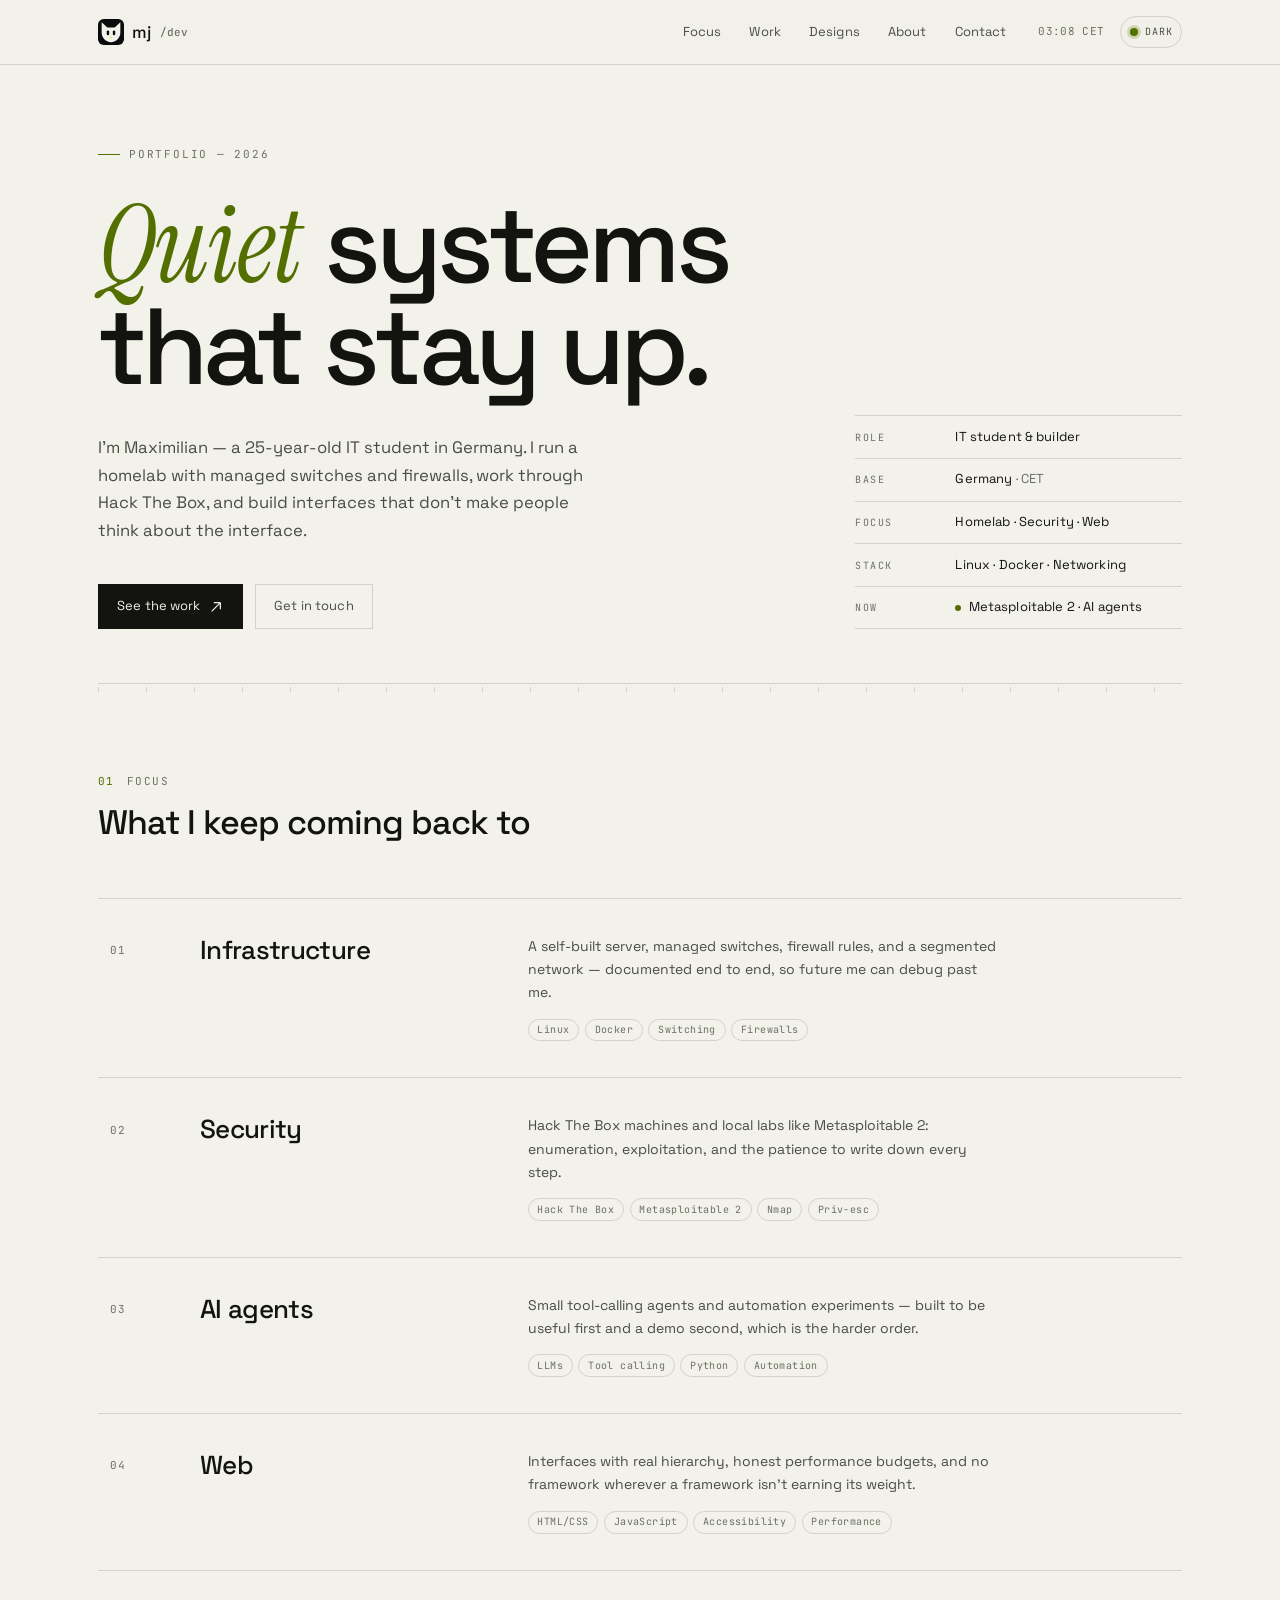
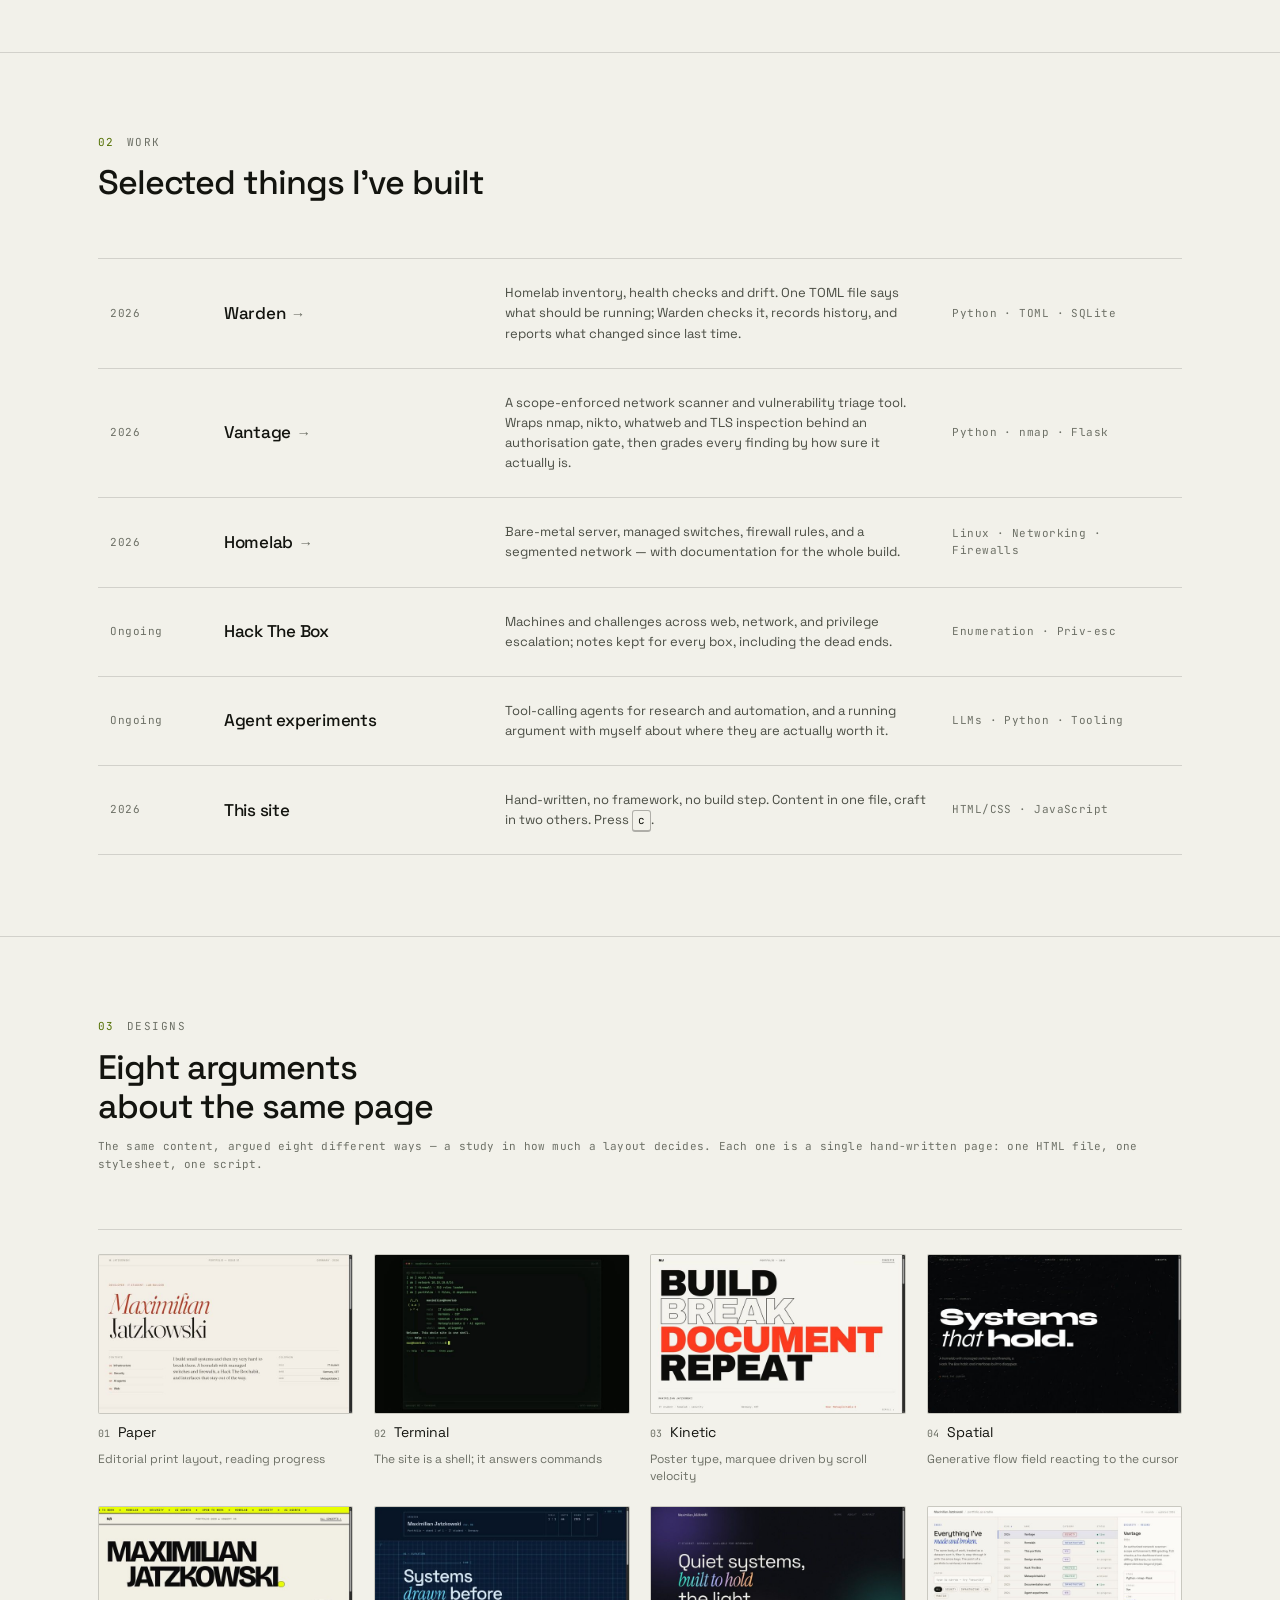
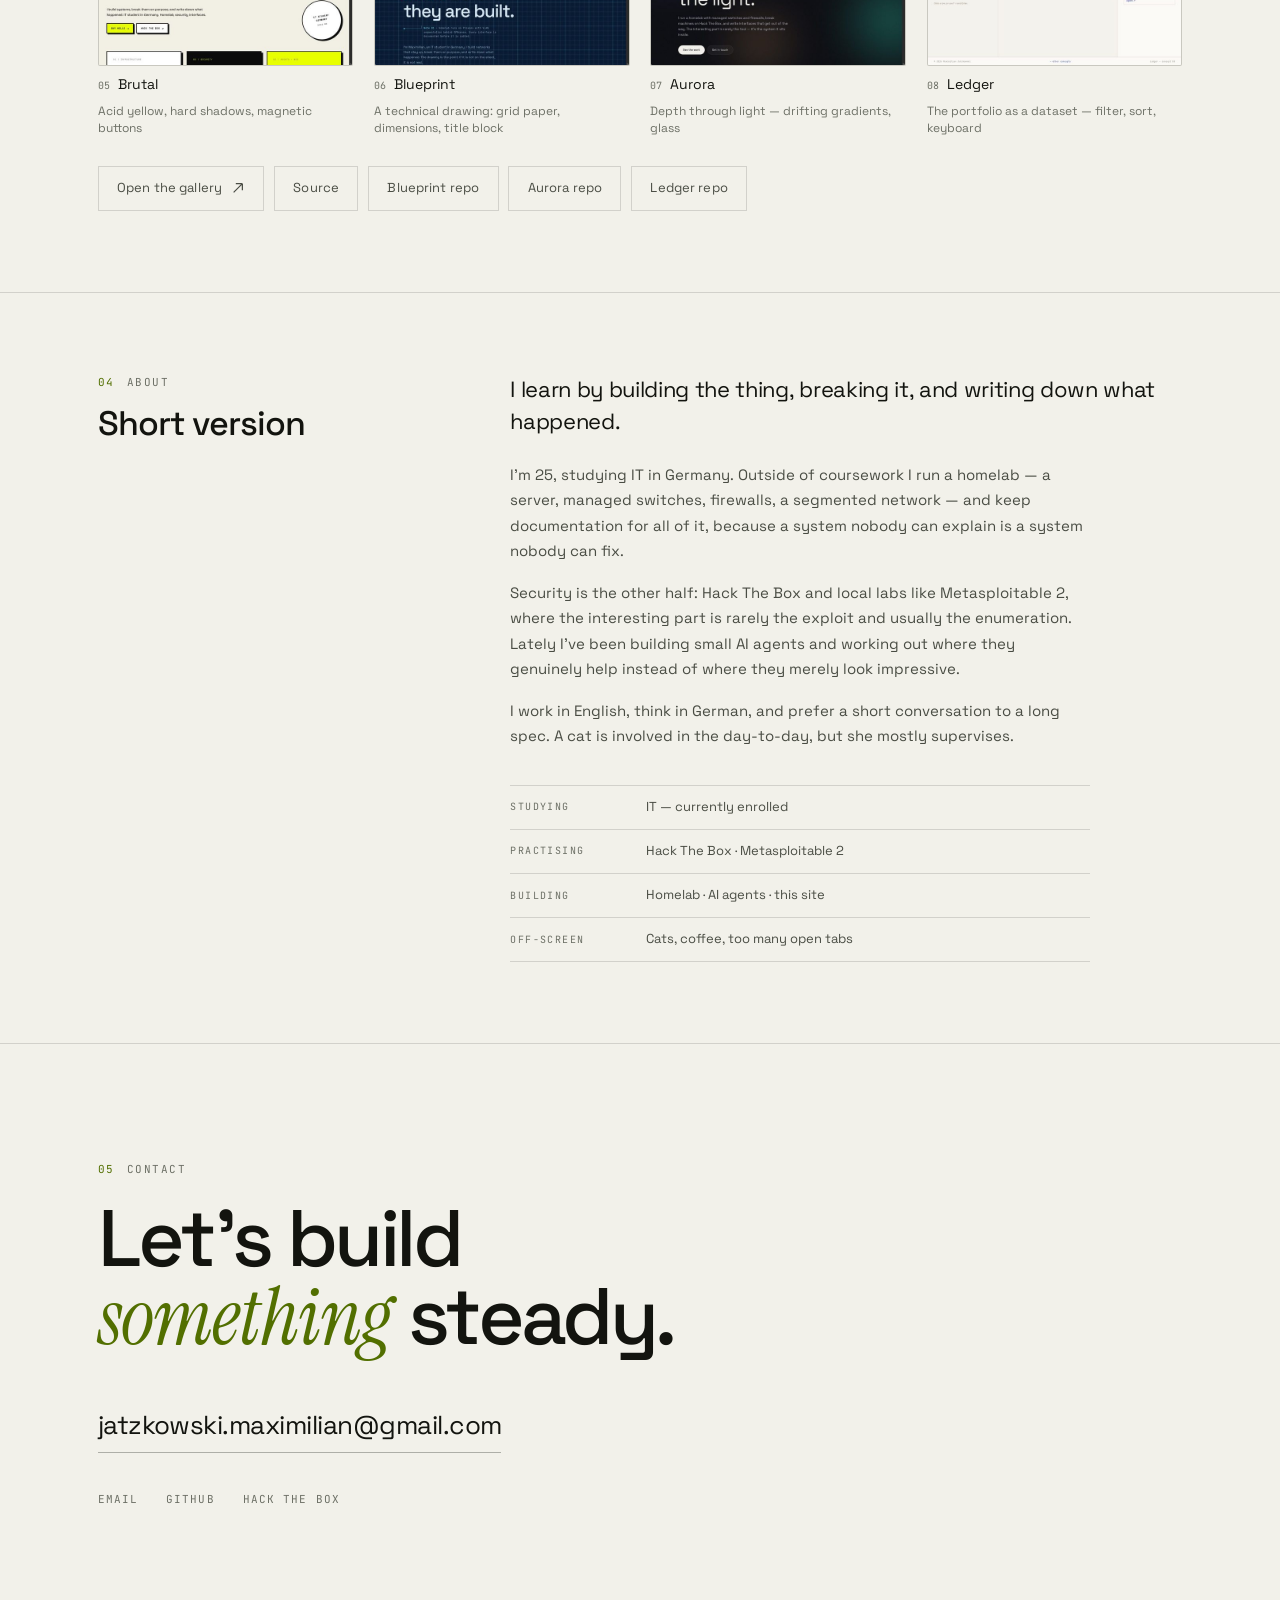
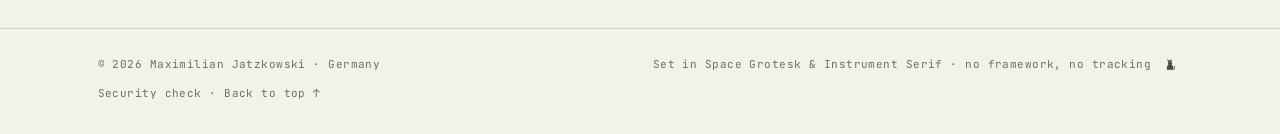
==== commit 7856bb65: "Point designs 06-08 at their standalone repos" ====
--- a/index.html
+++ b/index.html
@@ -294,19 +294,19 @@
           <span class="design-name"><span class="design-num">05</span>Brutal</span>
           <span class="design-desc">Acid yellow, hard shadows, magnetic buttons</span>
         </a>
-        <a class="design" href="https://noxwer-beep.github.io/showcase/06-blueprint/">
+        <a class="design" href="https://noxwer-beep.github.io/blueprint/">
           <img src="assets/designs/06.jpg" width="640" height="400" loading="lazy"
                alt="Blueprint concept: technical drawing sheet with grid and dimensions">
           <span class="design-name"><span class="design-num">06</span>Blueprint</span>
           <span class="design-desc">A technical drawing: grid paper, dimensions, title block</span>
         </a>
-        <a class="design" href="https://noxwer-beep.github.io/showcase/07-aurora/">
+        <a class="design" href="https://noxwer-beep.github.io/aurora/">
           <img src="assets/designs/07.jpg" width="640" height="400" loading="lazy"
                alt="Aurora concept: gradient light fields under frosted glass">
           <span class="design-name"><span class="design-num">07</span>Aurora</span>
           <span class="design-desc">Depth through light — drifting gradients, glass</span>
         </a>
-        <a class="design" href="https://noxwer-beep.github.io/showcase/08-ledger/">
+        <a class="design" href="https://noxwer-beep.github.io/ledger/">
           <img src="assets/designs/08.jpg" width="640" height="400" loading="lazy"
                alt="Ledger concept: the portfolio as a filterable data table">
           <span class="design-name"><span class="design-num">08</span>Ledger</span>
@@ -320,6 +320,9 @@
           <svg viewBox="0 0 16 16" aria-hidden="true" focusable="false"><path d="M3 13 13 3M13 3H5.5M13 3v7.5" fill="none" stroke="currentColor" stroke-width="1.4"/></svg>
         </a>
         <a class="btn btn-ghost" href="https://github.com/Noxwer-beep/showcase" rel="noopener">Source</a>
+        <a class="btn btn-ghost" href="https://github.com/Noxwer-beep/blueprint" rel="noopener">Blueprint repo</a>
+        <a class="btn btn-ghost" href="https://github.com/Noxwer-beep/aurora" rel="noopener">Aurora repo</a>
+        <a class="btn btn-ghost" href="https://github.com/Noxwer-beep/ledger" rel="noopener">Ledger repo</a>
       </p>
     </div>
   </section>
--- a/css/styles.css
+++ b/css/styles.css
@@ -57,7 +57,7 @@
 h1, h2, h3, p, dl, dd, dt, ul { margin: 0; }
 ul { padding: 0; list-style: none; }
 a { color: inherit; text-decoration: none; }
-img, svg { display: block; max-width: 100%; }
+img, svg { display: block; max-width: 100%; height: auto; }
 button { font: inherit; color: inherit; background: none; border: 0; cursor: pointer; }
 
 ::selection { background: var(--accent); color: var(--accent-ink); }
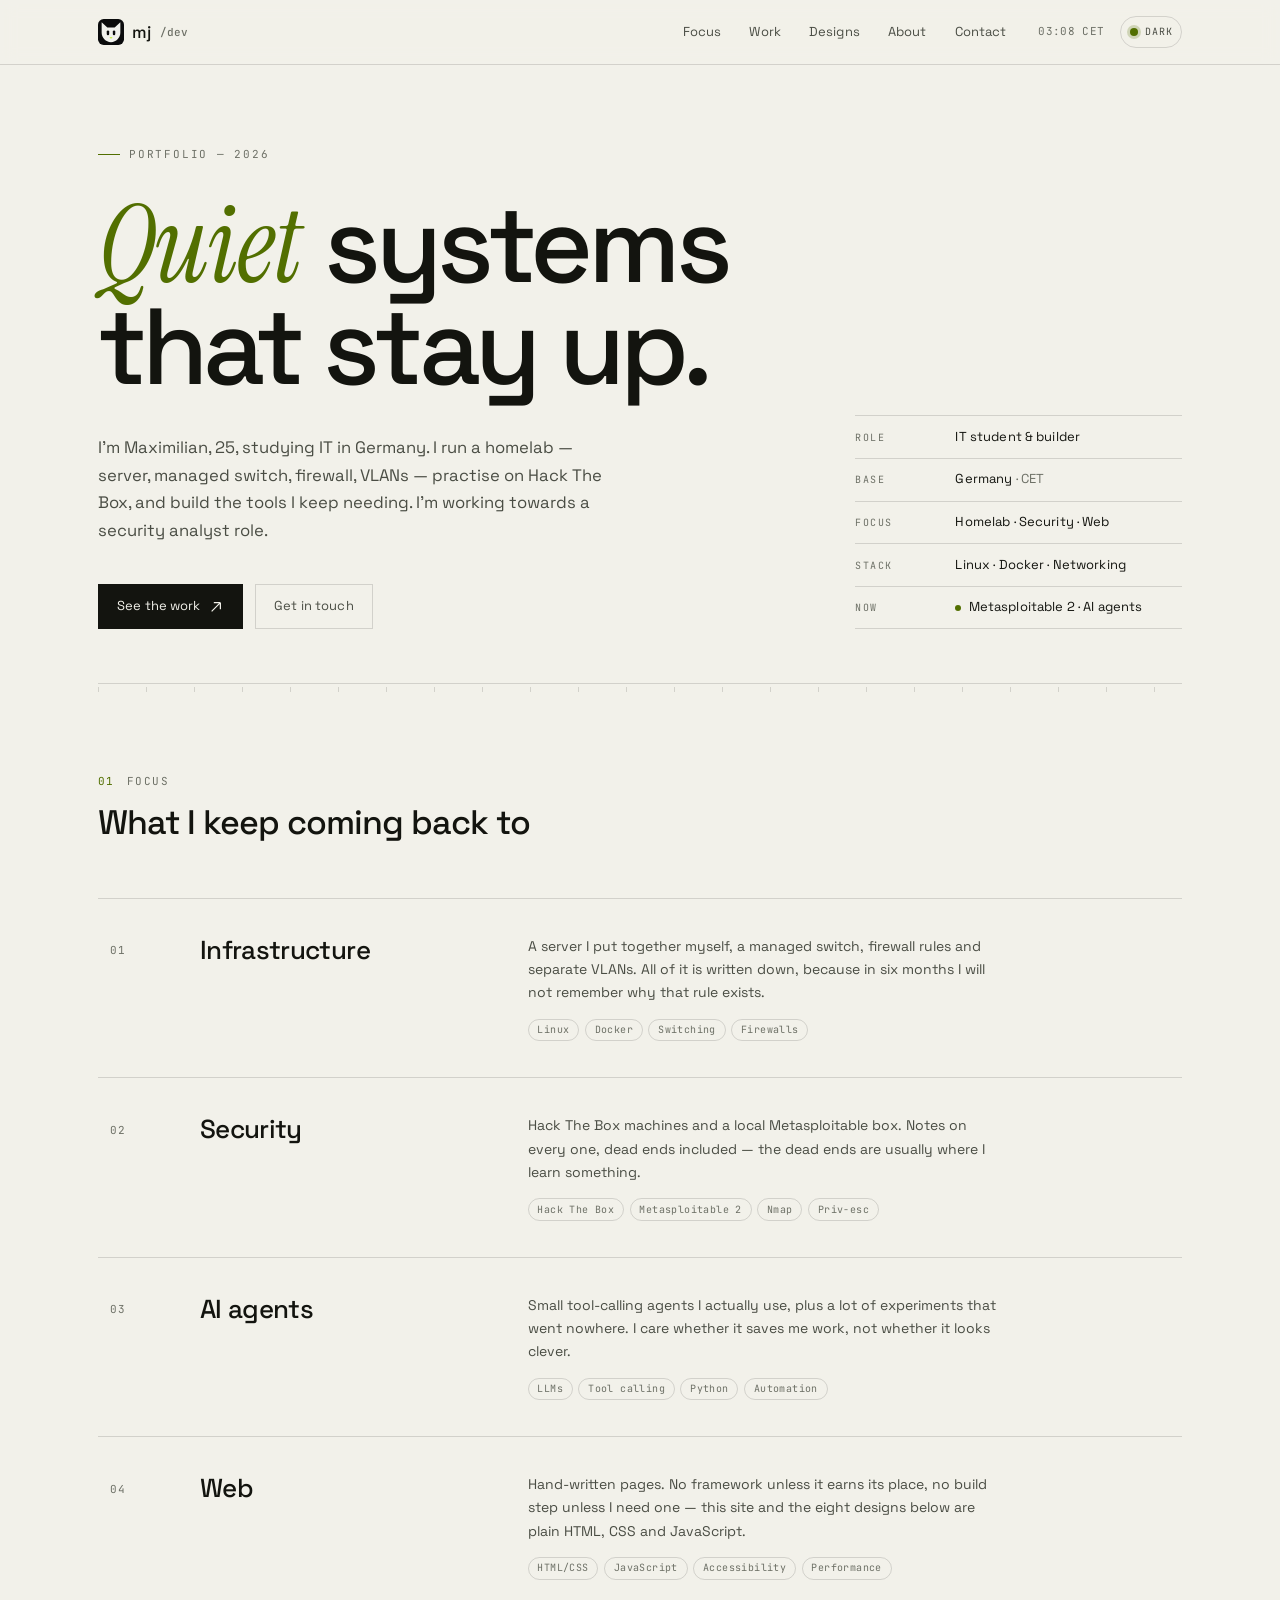
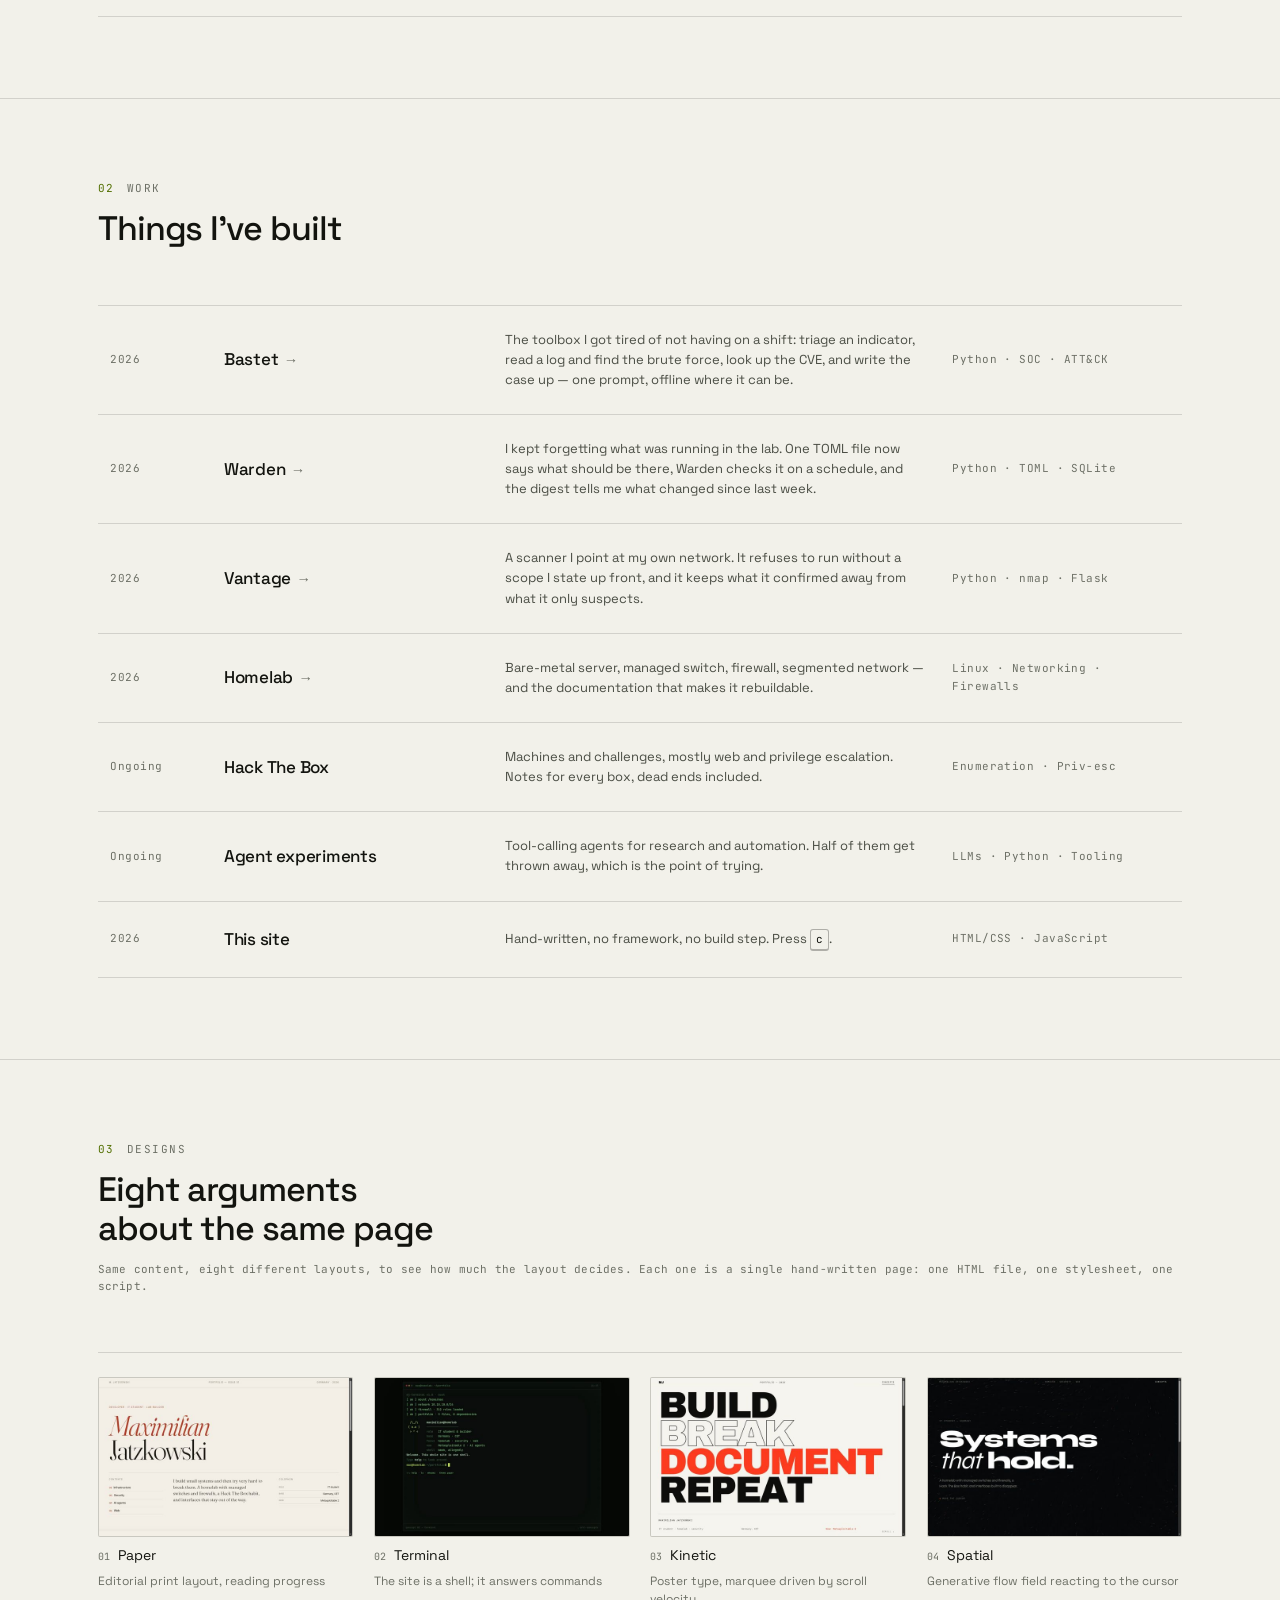
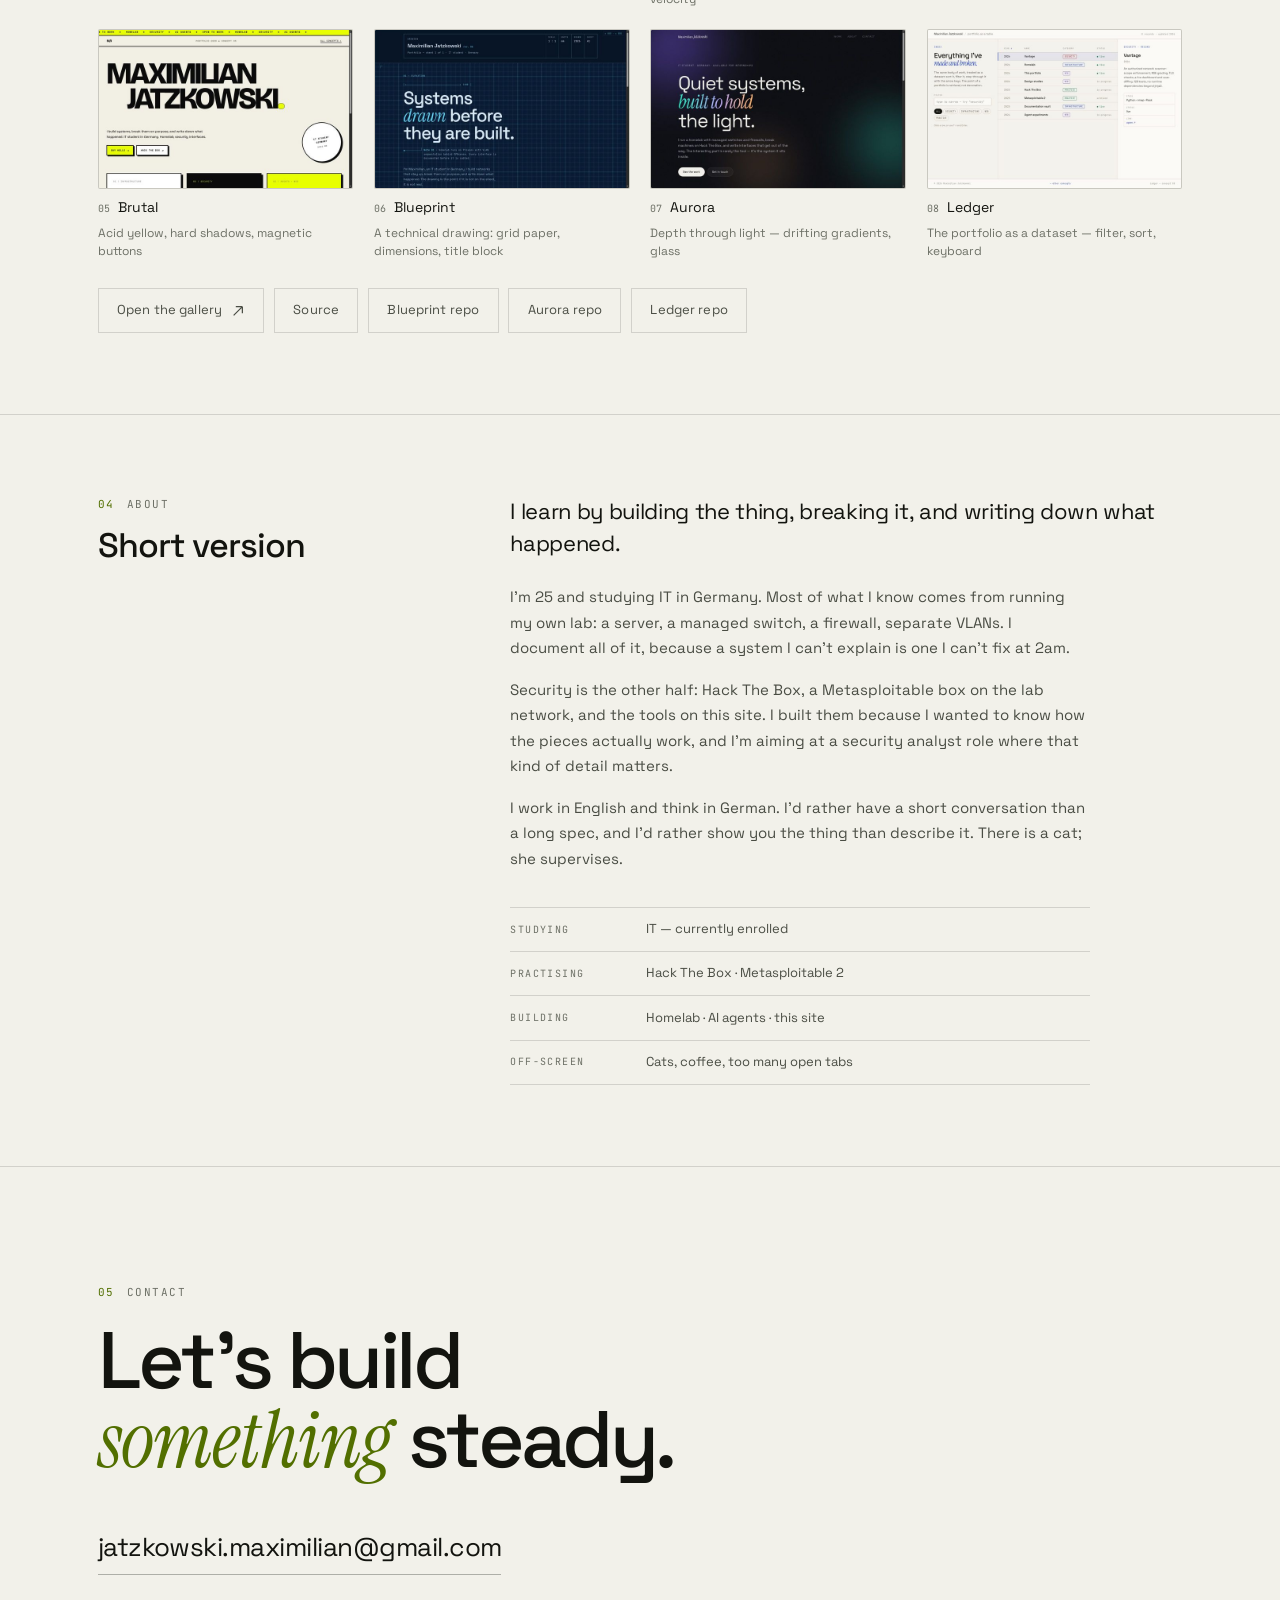
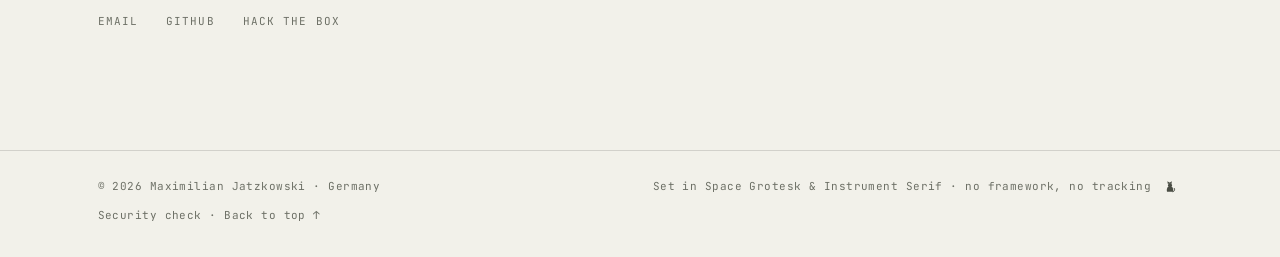
==== commit 29d410be: "Rewrite the copy in my own voice Plainer sentences, fewer aphorisms, and the analyst role stated out" ====
--- a/index.html
+++ b/index.html
@@ -70,9 +70,9 @@
         </h1>
 
         <p class="lead">
-          I'm Maximilian — a 25-year-old IT student in Germany. I run a homelab with
-          managed switches and firewalls, work through Hack The Box, and build
-          interfaces that don't make people think about the interface.
+          I'm Maximilian, 25, studying IT in Germany. I run a homelab — server, managed
+          switch, firewall, VLANs — practise on Hack The Box, and build the tools I keep
+          needing. I'm working towards a security analyst role.
         </p>
 
         <div class="hero-actions">
@@ -129,8 +129,9 @@
           <span class="row-num" aria-hidden="true">01</span>
           <h3 class="row-title">Infrastructure</h3>
           <div class="row-body">
-            <p>A self-built server, managed switches, firewall rules, and a segmented
-              network — documented end to end, so future me can debug past me.</p>
+            <p>A server I put together myself, a managed switch, firewall rules and
+              separate VLANs. All of it is written down, because in six months I will not
+              remember why that rule exists.</p>
             <ul class="tags" aria-label="Technologies">
               <li>Linux</li><li>Docker</li><li>Switching</li><li>Firewalls</li>
             </ul>
@@ -144,8 +145,8 @@
           <span class="row-num" aria-hidden="true">02</span>
           <h3 class="row-title">Security</h3>
           <div class="row-body">
-            <p>Hack The Box machines and local labs like Metasploitable 2:
-              enumeration, exploitation, and the patience to write down every step.</p>
+            <p>Hack The Box machines and a local Metasploitable box. Notes on every one,
+              dead ends included — the dead ends are usually where I learn something.</p>
             <ul class="tags" aria-label="Technologies">
               <li>Hack The Box</li><li>Metasploitable 2</li><li>Nmap</li><li>Priv-esc</li>
             </ul>
@@ -159,8 +160,8 @@
           <span class="row-num" aria-hidden="true">03</span>
           <h3 class="row-title">AI agents</h3>
           <div class="row-body">
-            <p>Small tool-calling agents and automation experiments — built to be
-              useful first and a demo second, which is the harder order.</p>
+            <p>Small tool-calling agents I actually use, plus a lot of experiments that
+              went nowhere. I care whether it saves me work, not whether it looks clever.</p>
             <ul class="tags" aria-label="Technologies">
               <li>LLMs</li><li>Tool calling</li><li>Python</li><li>Automation</li>
             </ul>
@@ -174,8 +175,9 @@
           <span class="row-num" aria-hidden="true">04</span>
           <h3 class="row-title">Web</h3>
           <div class="row-body">
-            <p>Interfaces with real hierarchy, honest performance budgets, and no
-              framework wherever a framework isn't earning its weight.</p>
+            <p>Hand-written pages. No framework unless it earns its place, no build step
+              unless I need one — this site and the eight designs below are plain HTML,
+              CSS and JavaScript.</p>
             <ul class="tags" aria-label="Technologies">
               <li>HTML/CSS</li><li>JavaScript</li><li>Accessibility</li><li>Performance</li>
             </ul>
@@ -193,57 +195,66 @@
     <div class="wrap">
       <header class="section-head reveal">
         <p class="index"><span>02</span>Work</p>
-        <h2 class="h2">Selected things I've built</h2>
+        <h2 class="h2">Things I've built</h2>
       </header>
 
       <div class="work-list">
+        <article class="work-item reveal">
+          <span class="work-year">2026</span>
+          <h3 class="work-name"><a href="https://github.com/Noxwer-beep/bastet">Bastet</a></h3>
+          <p class="work-desc">The toolbox I got tired of not having on a shift: triage an
+            indicator, read a log and find the brute force, look up the CVE, and write the
+            case up — one prompt, offline where it can be.</p>
+          <span class="work-stack">Python · SOC · ATT&amp;CK</span>
+        </article>
+
         <article class="work-item reveal">
           <span class="work-year">2026</span>
           <h3 class="work-name"><a href="warden.html">Warden</a></h3>
-          <p class="work-desc">Homelab inventory, health checks and drift. One TOML file
-            says what should be running; Warden checks it, records history, and reports
-            what changed since last time.</p>
+          <p class="work-desc">I kept forgetting what was running in the lab. One TOML
+            file now says what should be there, Warden checks it on a schedule, and the
+            digest tells me what changed since last week.</p>
           <span class="work-stack">Python · TOML · SQLite</span>
         </article>
 
         <article class="work-item reveal">
           <span class="work-year">2026</span>
           <h3 class="work-name"><a href="vantage.html">Vantage</a></h3>
-          <p class="work-desc">A scope-enforced network scanner and vulnerability triage tool.
-            Wraps nmap, nikto, whatweb and TLS inspection behind an authorisation gate, then
-            grades every finding by how sure it actually is.</p>
+          <p class="work-desc">A scanner I point at my own network. It refuses to run
+            without a scope I state up front, and it keeps what it confirmed away from what
+            it only suspects.</p>
           <span class="work-stack">Python · nmap · Flask</span>
         </article>
 
         <article class="work-item reveal">
           <span class="work-year">2026</span>
           <h3 class="work-name"><a href="homelab.html">Homelab</a></h3>
-          <p class="work-desc">Bare-metal server, managed switches, firewall rules, and a
-            segmented network — with documentation for the whole build.</p>
+          <p class="work-desc">Bare-metal server, managed switch, firewall, segmented
+            network — and the documentation that makes it rebuildable.</p>
           <span class="work-stack">Linux · Networking · Firewalls</span>
         </article>
 
         <article class="work-item reveal">
           <span class="work-year">Ongoing</span>
           <h3 class="work-name">Hack The Box</h3>
-          <p class="work-desc">Machines and challenges across web, network, and privilege
-            escalation; notes kept for every box, including the dead ends.</p>
+          <p class="work-desc">Machines and challenges, mostly web and privilege
+            escalation. Notes for every box, dead ends included.</p>
           <span class="work-stack">Enumeration · Priv-esc</span>
         </article>
 
         <article class="work-item reveal">
           <span class="work-year">Ongoing</span>
           <h3 class="work-name">Agent experiments</h3>
-          <p class="work-desc">Tool-calling agents for research and automation, and a
-            running argument with myself about where they are actually worth it.</p>
+          <p class="work-desc">Tool-calling agents for research and automation. Half of
+            them get thrown away, which is the point of trying.</p>
           <span class="work-stack">LLMs · Python · Tooling</span>
         </article>
 
         <article class="work-item reveal">
           <span class="work-year">2026</span>
           <h3 class="work-name">This site</h3>
-          <p class="work-desc">Hand-written, no framework, no build step. Content in one
-            file, craft in two others. Press <kbd>c</kbd>.</p>
+          <p class="work-desc">Hand-written, no framework, no build step. Press
+            <kbd>c</kbd>.</p>
           <span class="work-stack">HTML/CSS · JavaScript</span>
         </article>
       </div>
@@ -257,9 +268,9 @@
         <p class="index"><span>03</span>Designs</p>
         <h2 class="h2">Eight arguments about the same page</h2>
         <p class="section-note">
-          The same content, argued eight different ways — a study in how much a
-          layout decides. Each one is a single hand-written page: one HTML file, one
-          stylesheet, one script.
+          Same content, eight different layouts, to see how much the layout decides.
+          Each one is a single hand-written page: one HTML file, one stylesheet, one
+          script.
         </p>
       </header>
 
@@ -340,20 +351,20 @@
           I learn by building the thing, breaking it, and writing down what happened.
         </p>
         <p>
-          I'm 25, studying IT in Germany. Outside of coursework I run a homelab — a
-          server, managed switches, firewalls, a segmented network — and keep
-          documentation for all of it, because a system nobody can explain is a system
-          nobody can fix.
+          I'm 25 and studying IT in Germany. Most of what I know comes from running my
+          own lab: a server, a managed switch, a firewall, separate VLANs. I document all
+          of it, because a system I can't explain is one I can't fix at 2am.
         </p>
         <p>
-          Security is the other half: Hack The Box and local labs like Metasploitable 2,
-          where the interesting part is rarely the exploit and usually the enumeration.
-          Lately I've been building small AI agents and working out where they genuinely
-          help instead of where they merely look impressive.
+          Security is the other half: Hack The Box, a Metasploitable box on the lab
+          network, and the tools on this site. I built them because I wanted to know how
+          the pieces actually work, and I'm aiming at a security analyst role where that
+          kind of detail matters.
         </p>
         <p>
-          I work in English, think in German, and prefer a short conversation to a long
-          spec. A cat is involved in the day-to-day, but she mostly supervises.
+          I work in English and think in German. I'd rather have a short conversation
+          than a long spec, and I'd rather show you the thing than describe it. There is a
+          cat; she supervises.
         </p>
 
         <ul class="facts">
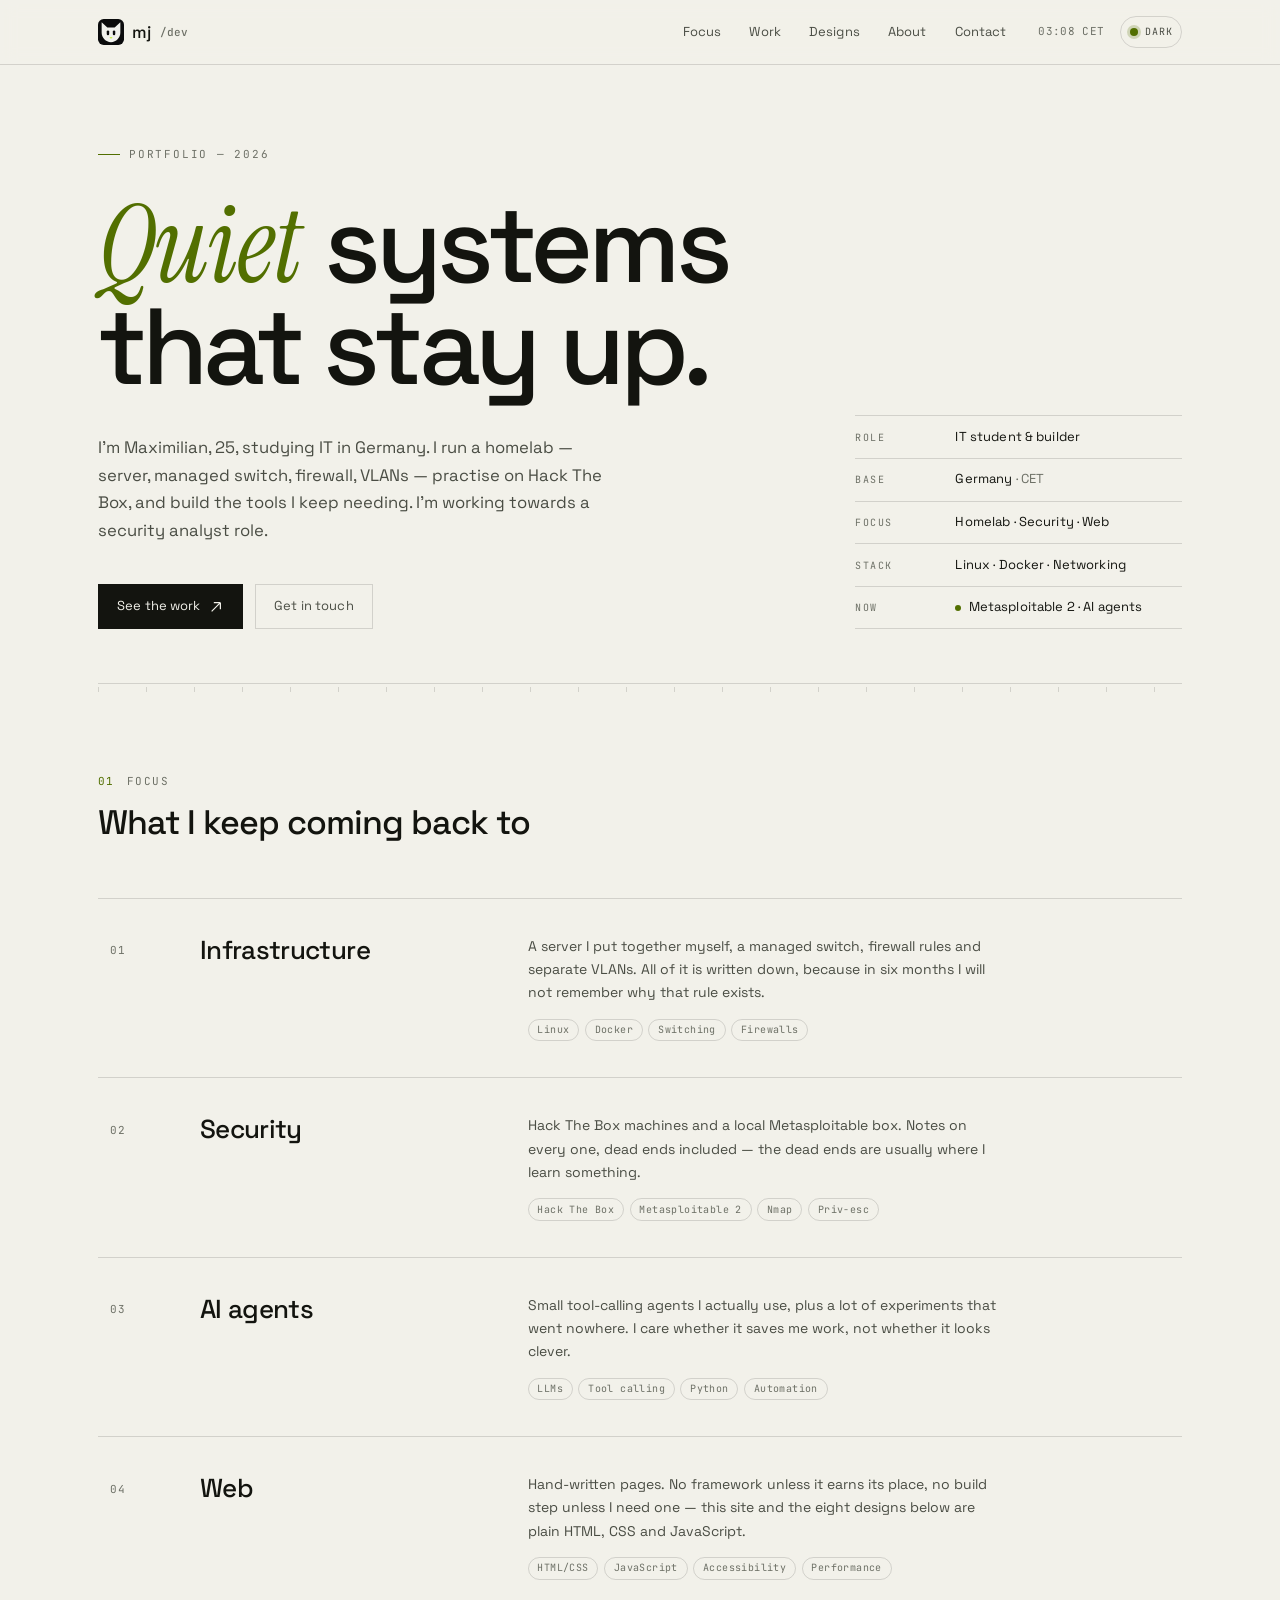
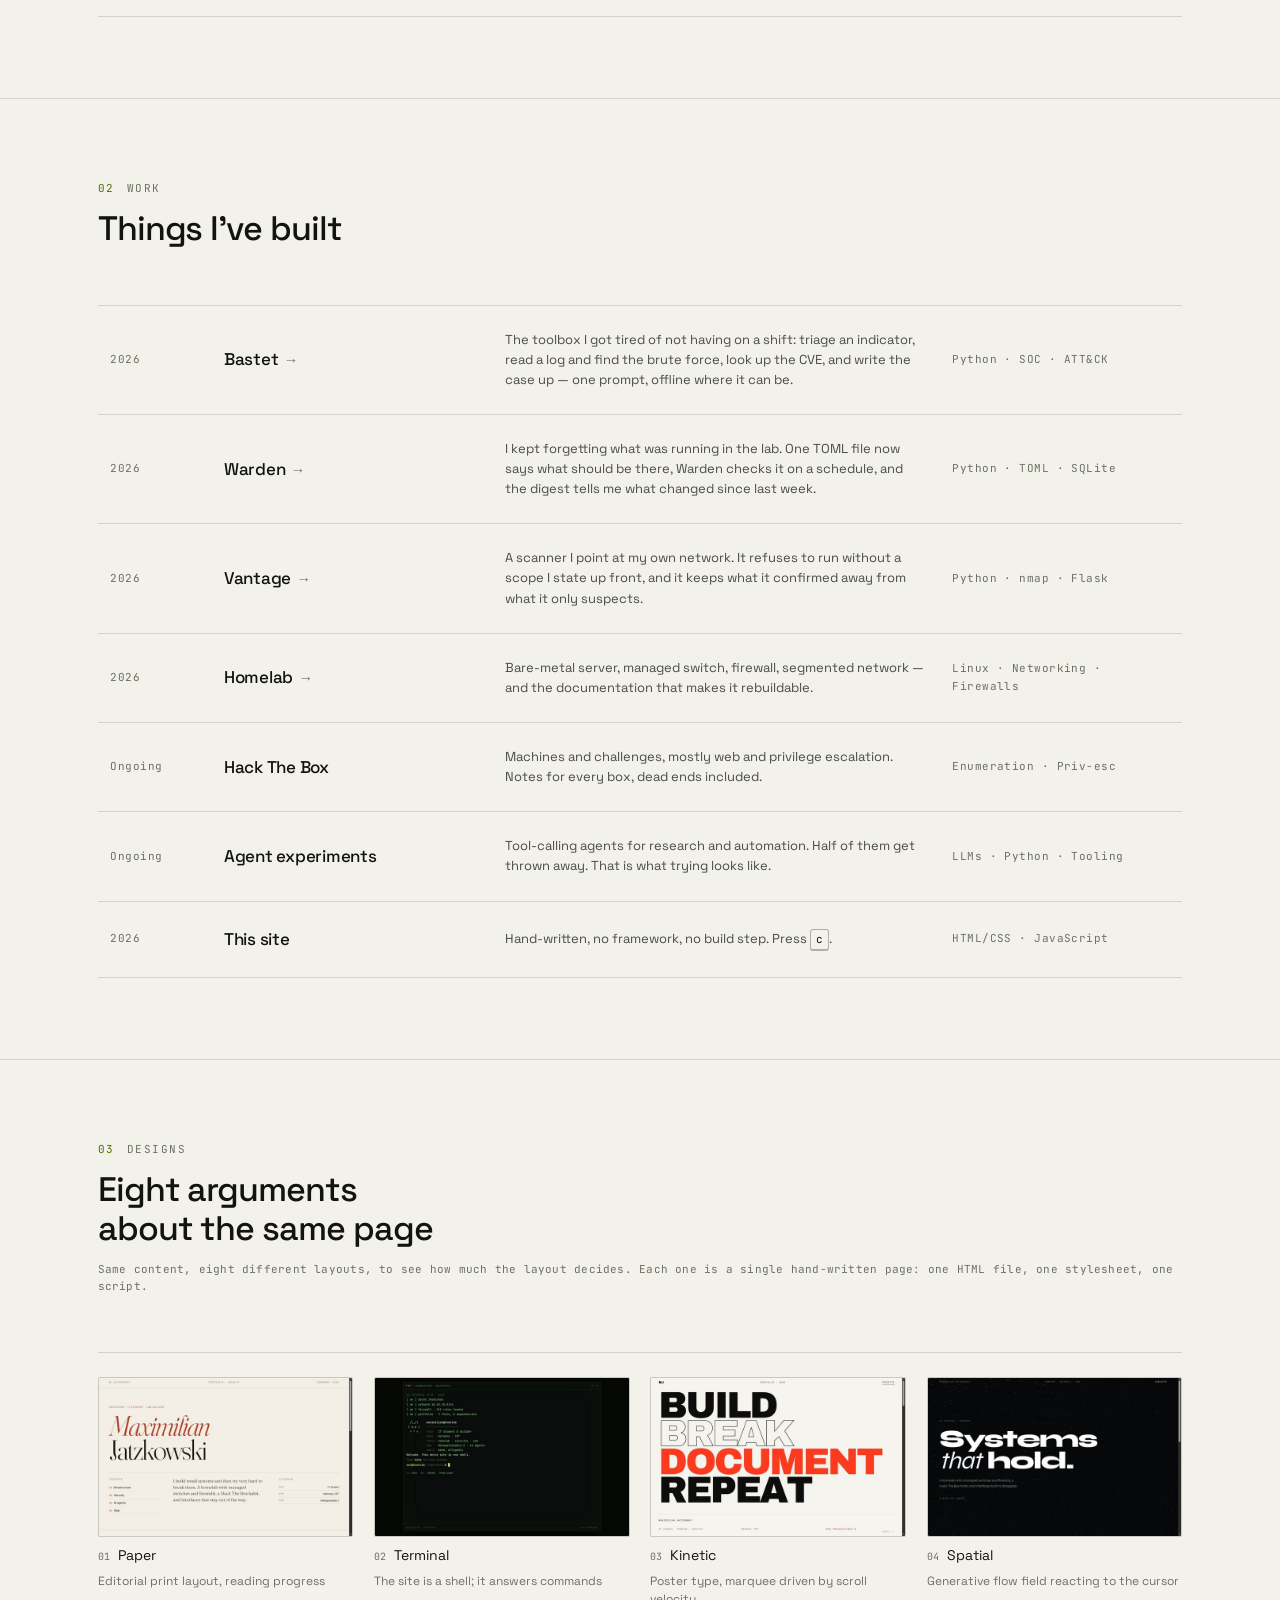
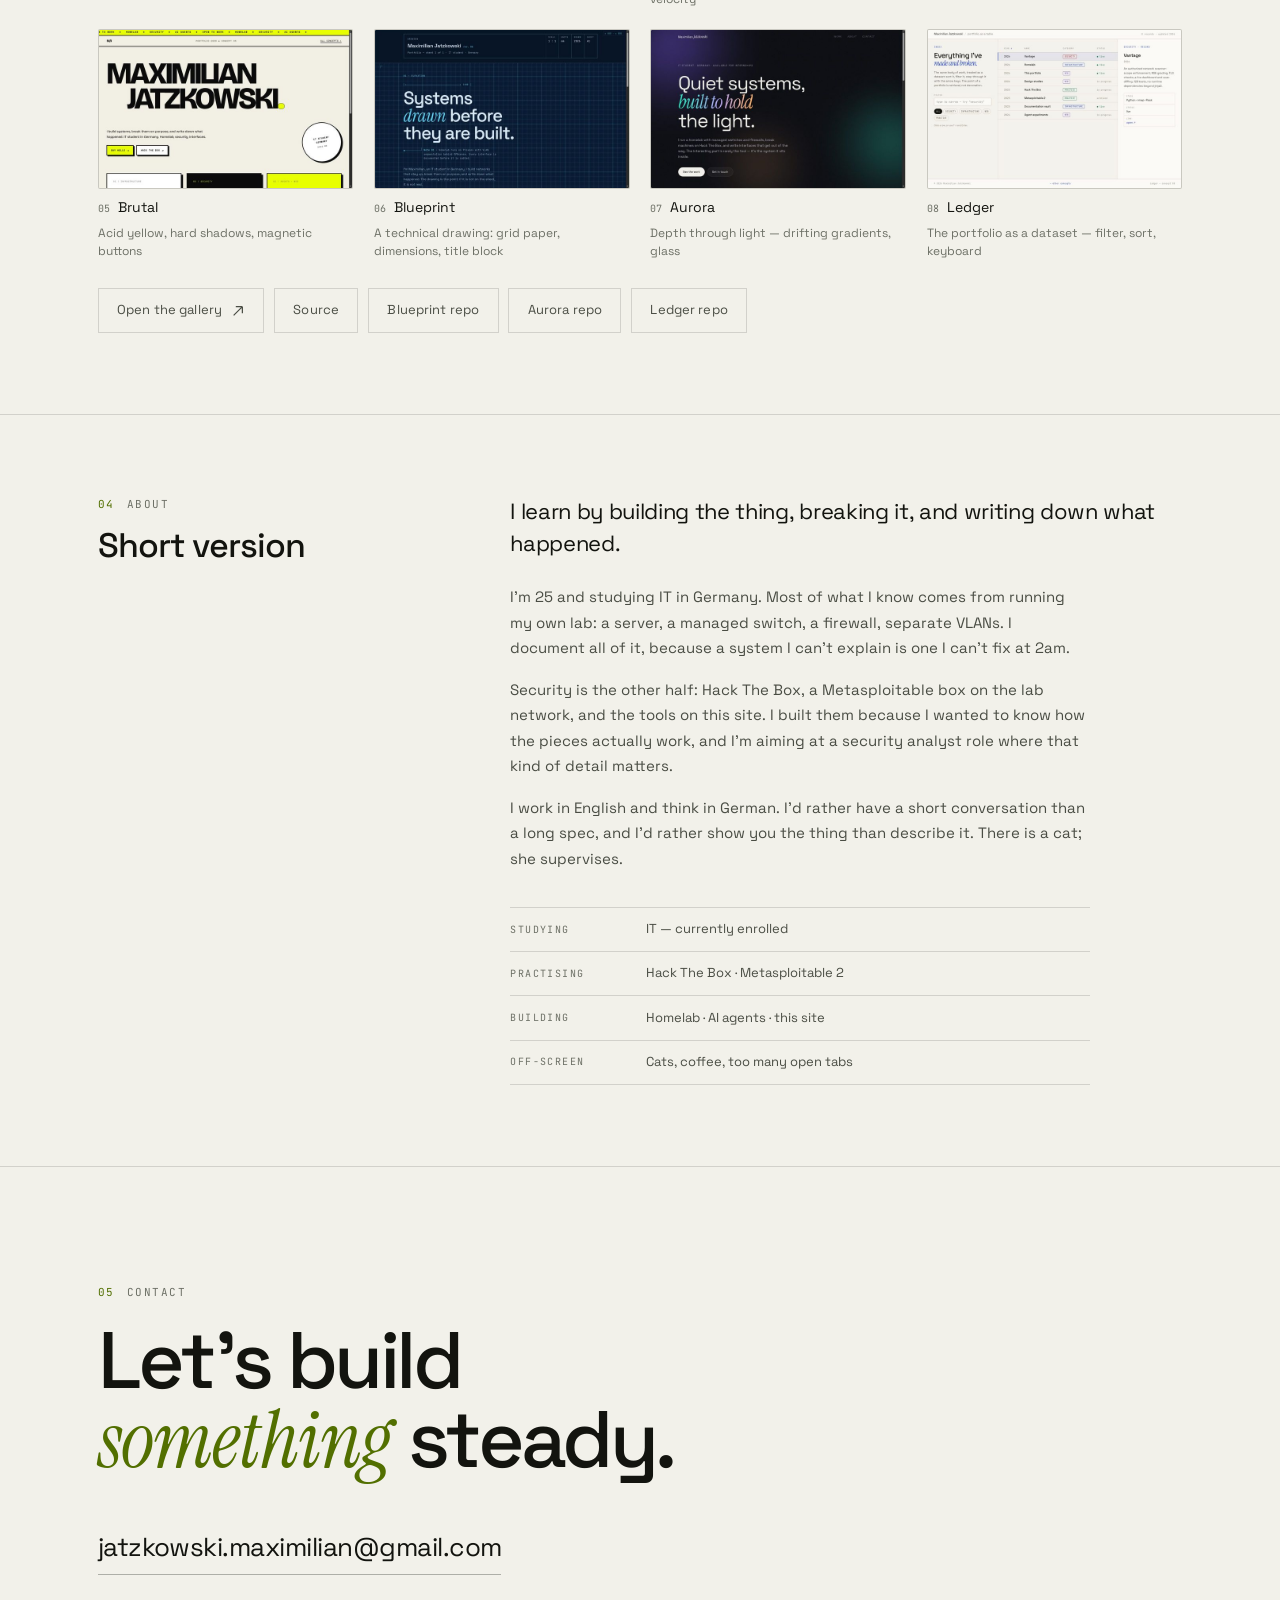
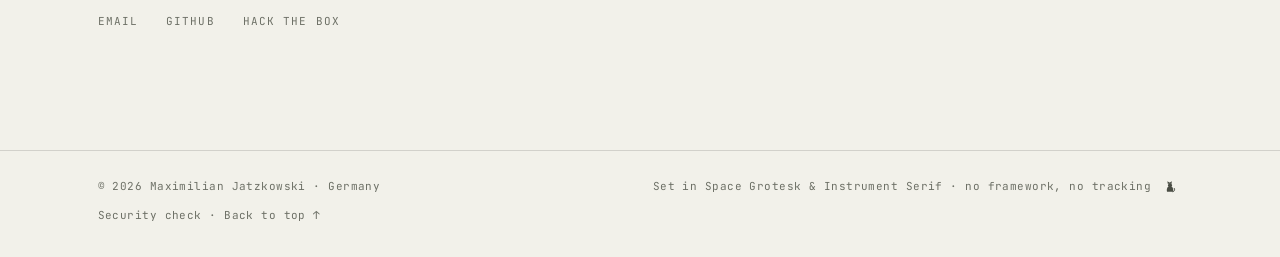
==== commit 17726569: "One less aphorism in the work list" ====
--- a/index.html
+++ b/index.html
@@ -246,7 +246,7 @@
           <span class="work-year">Ongoing</span>
           <h3 class="work-name">Agent experiments</h3>
           <p class="work-desc">Tool-calling agents for research and automation. Half of
-            them get thrown away, which is the point of trying.</p>
+            them get thrown away. That is what trying looks like.</p>
           <span class="work-stack">LLMs · Python · Tooling</span>
         </article>
 
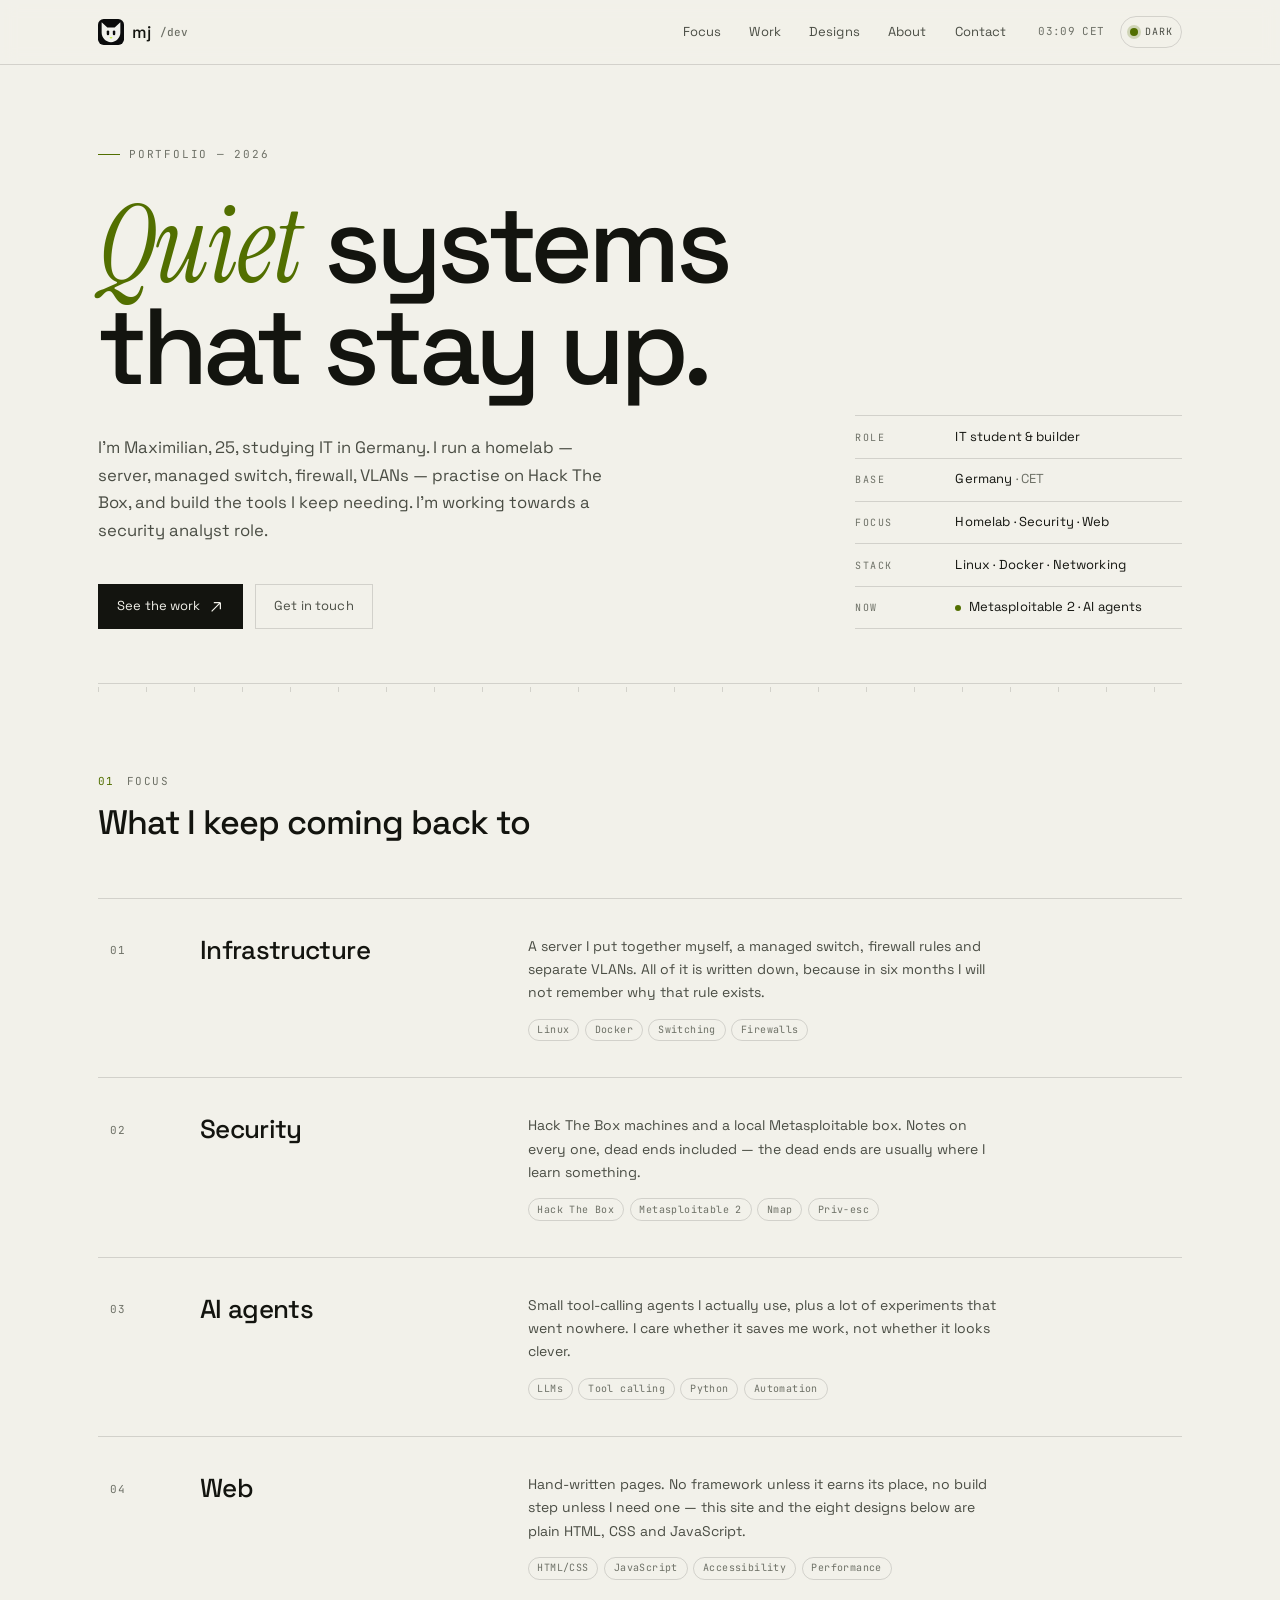
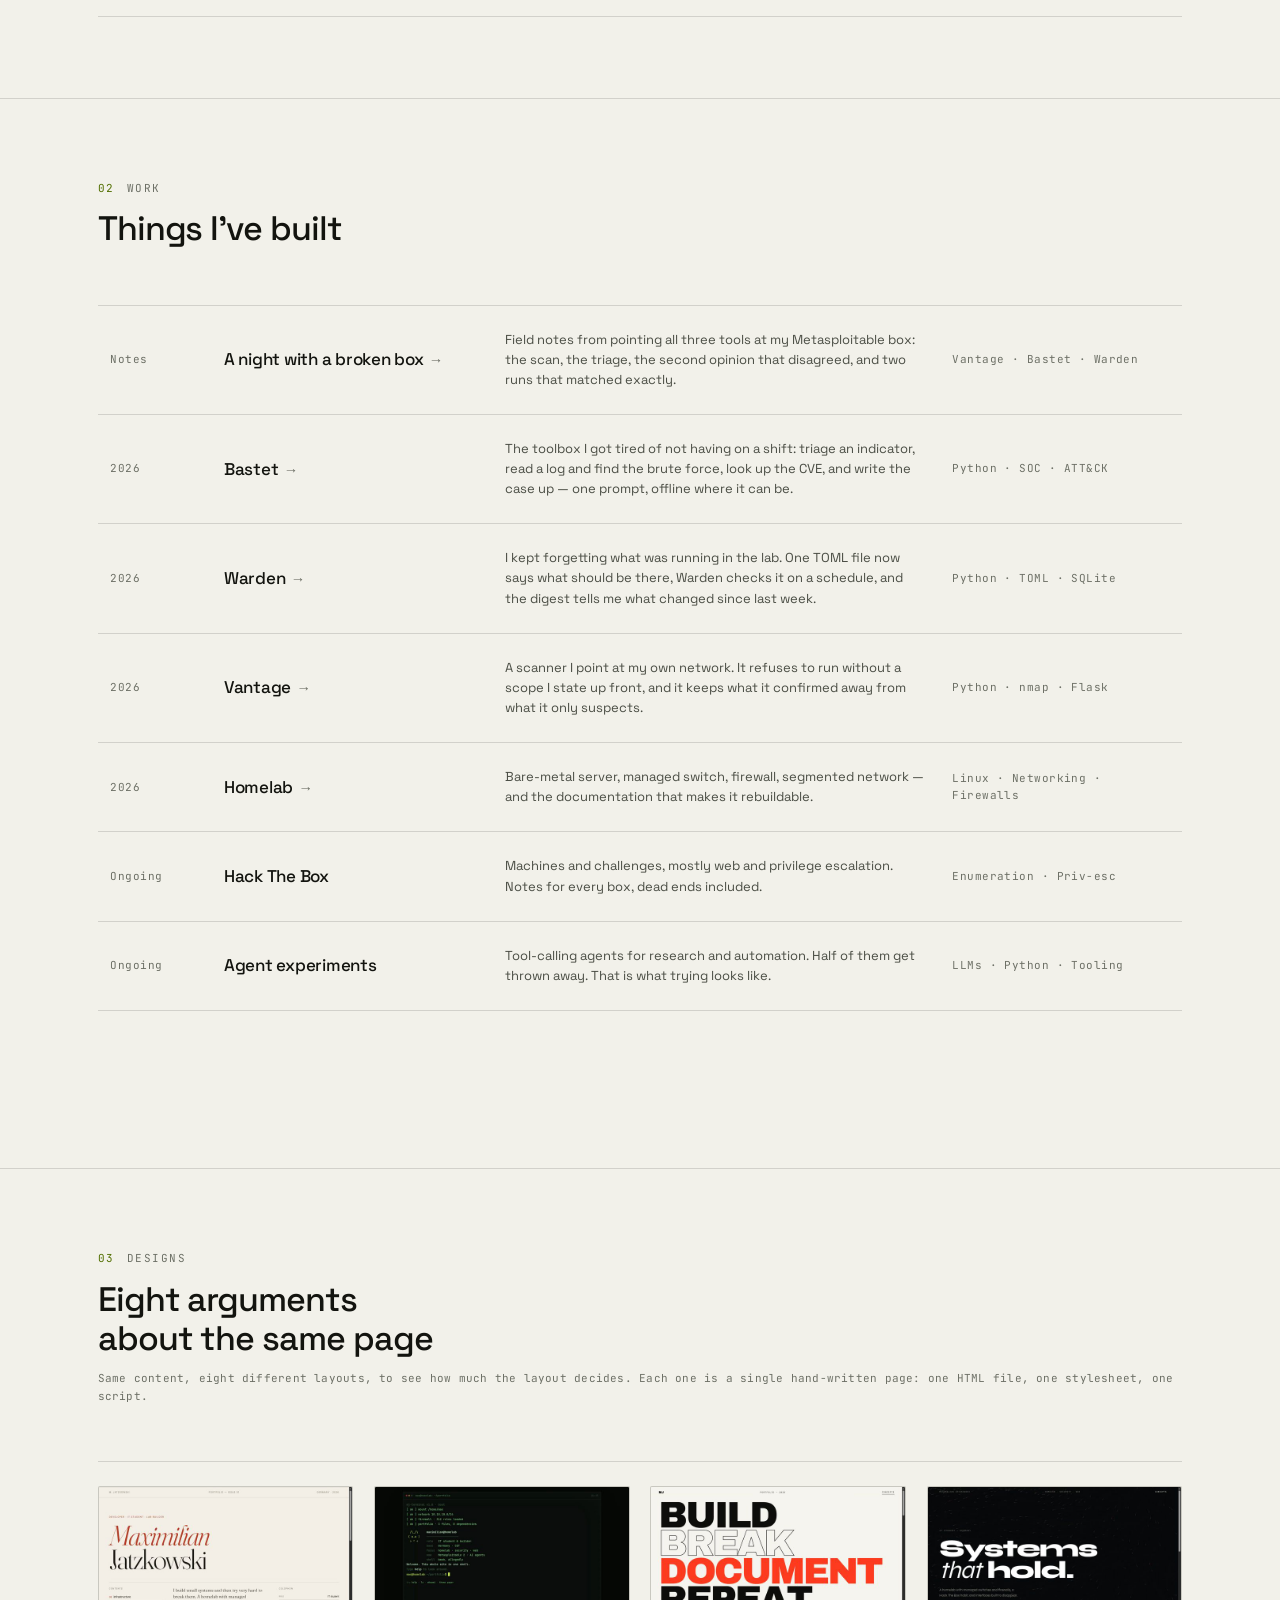
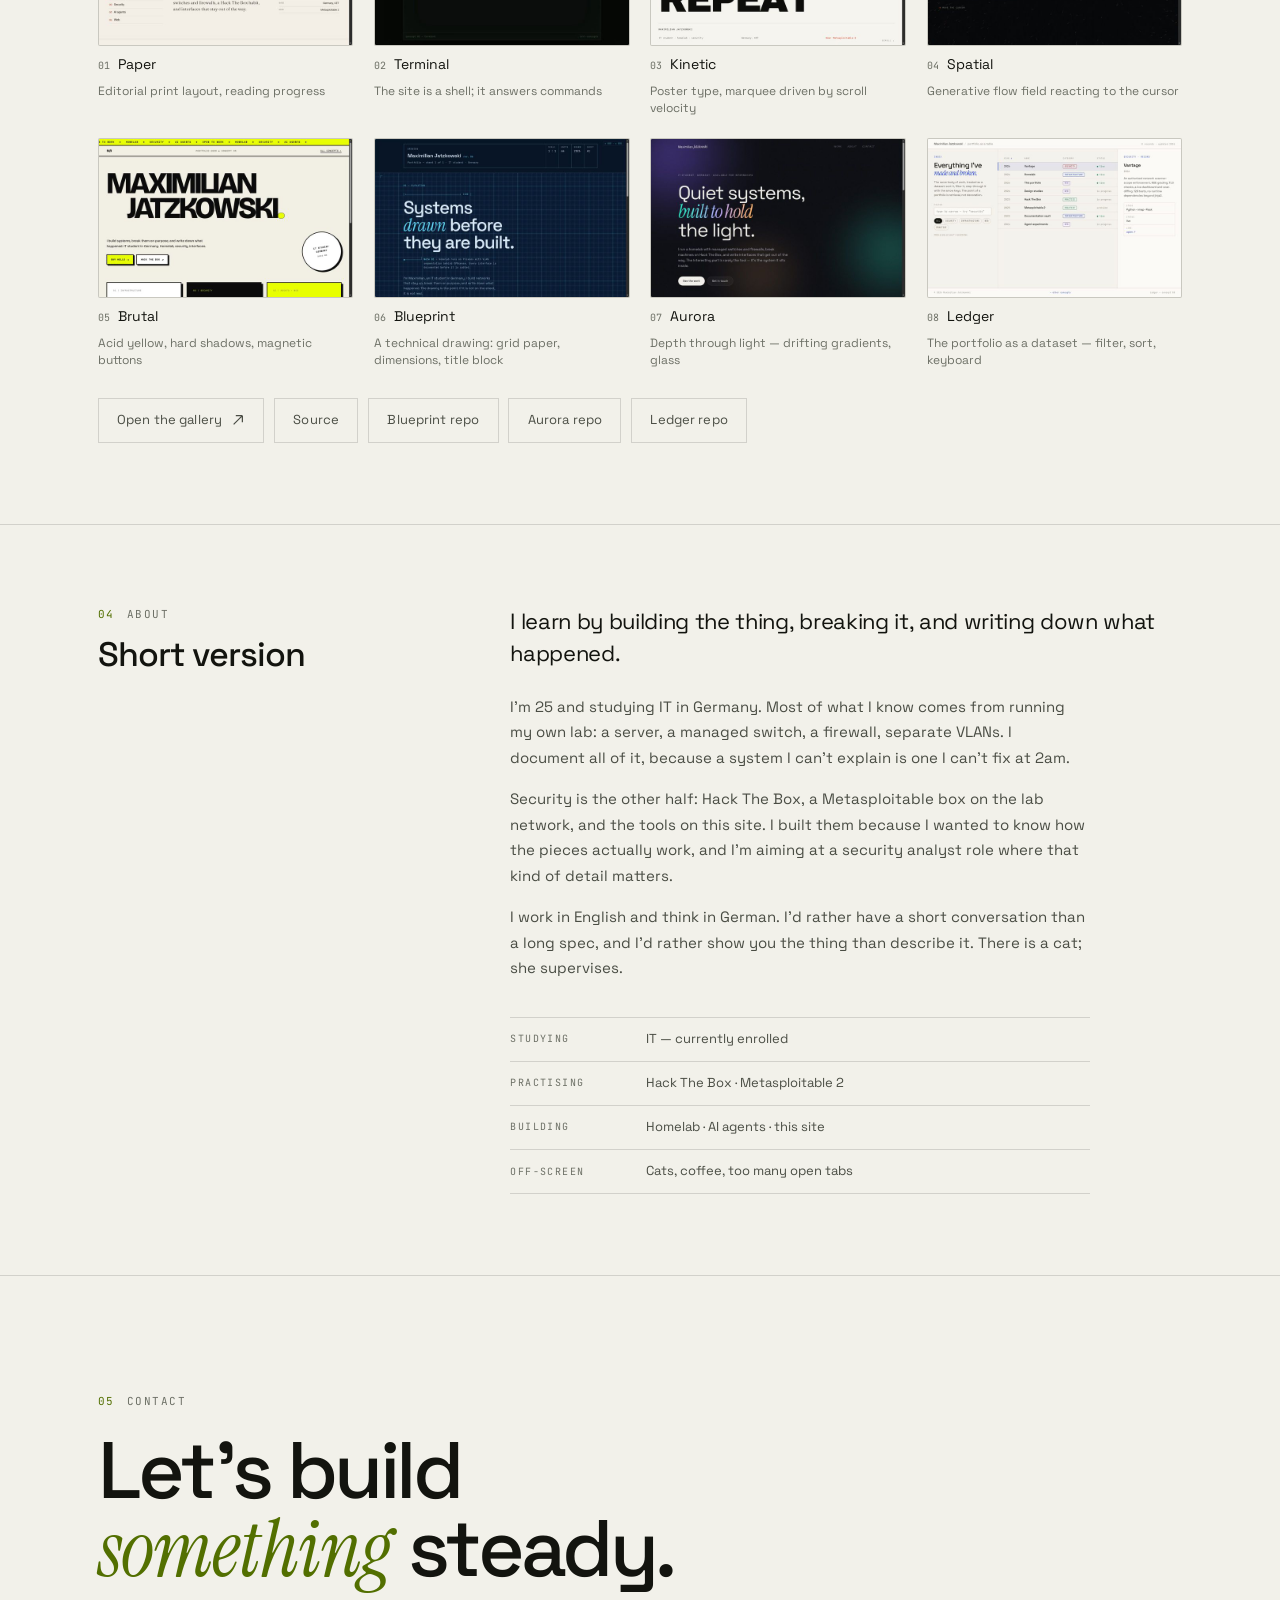
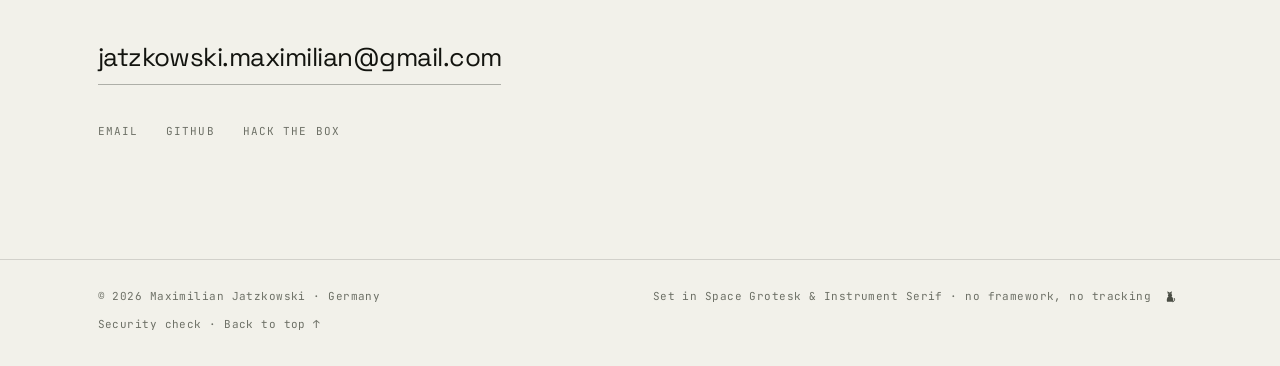
==== commit 4a407250: "Field notes: a night with Metasploitable 2 Every command and its real output — the scan, the triage " ====
--- a/index.html
+++ b/index.html
@@ -199,6 +199,15 @@
       </header>
 
       <div class="work-list">
+        <article class="work-item reveal">
+          <span class="work-year">Notes</span>
+          <h3 class="work-name"><a href="metasploitable.html">A night with a broken box</a></h3>
+          <p class="work-desc">Field notes from pointing all three tools at my Metasploitable
+            box: the scan, the triage, the second opinion that disagreed, and two runs that
+            matched exactly.</p>
+          <span class="work-stack">Vantage · Bastet · Warden</span>
+        </article>
+
         <article class="work-item reveal">
           <span class="work-year">2026</span>
           <h3 class="work-name"><a href="https://github.com/Noxwer-beep/bastet">Bastet</a></h3>
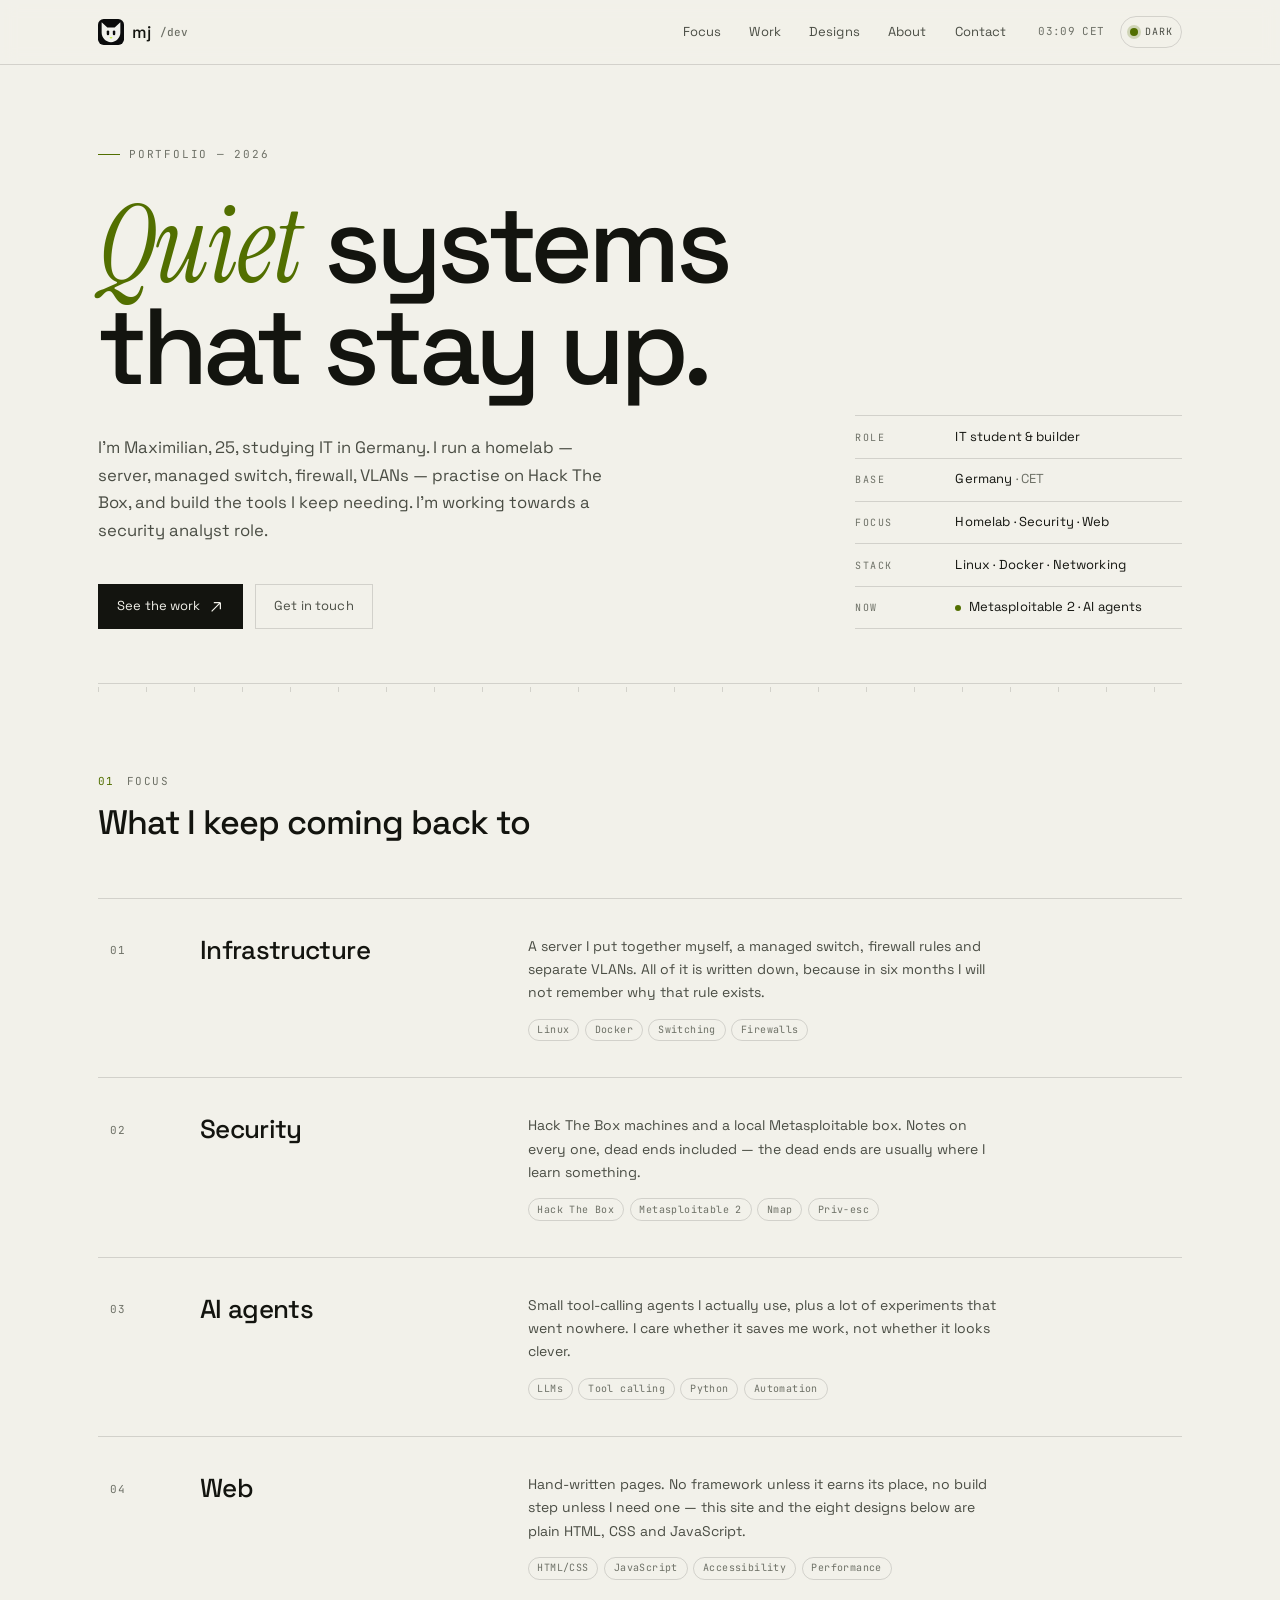
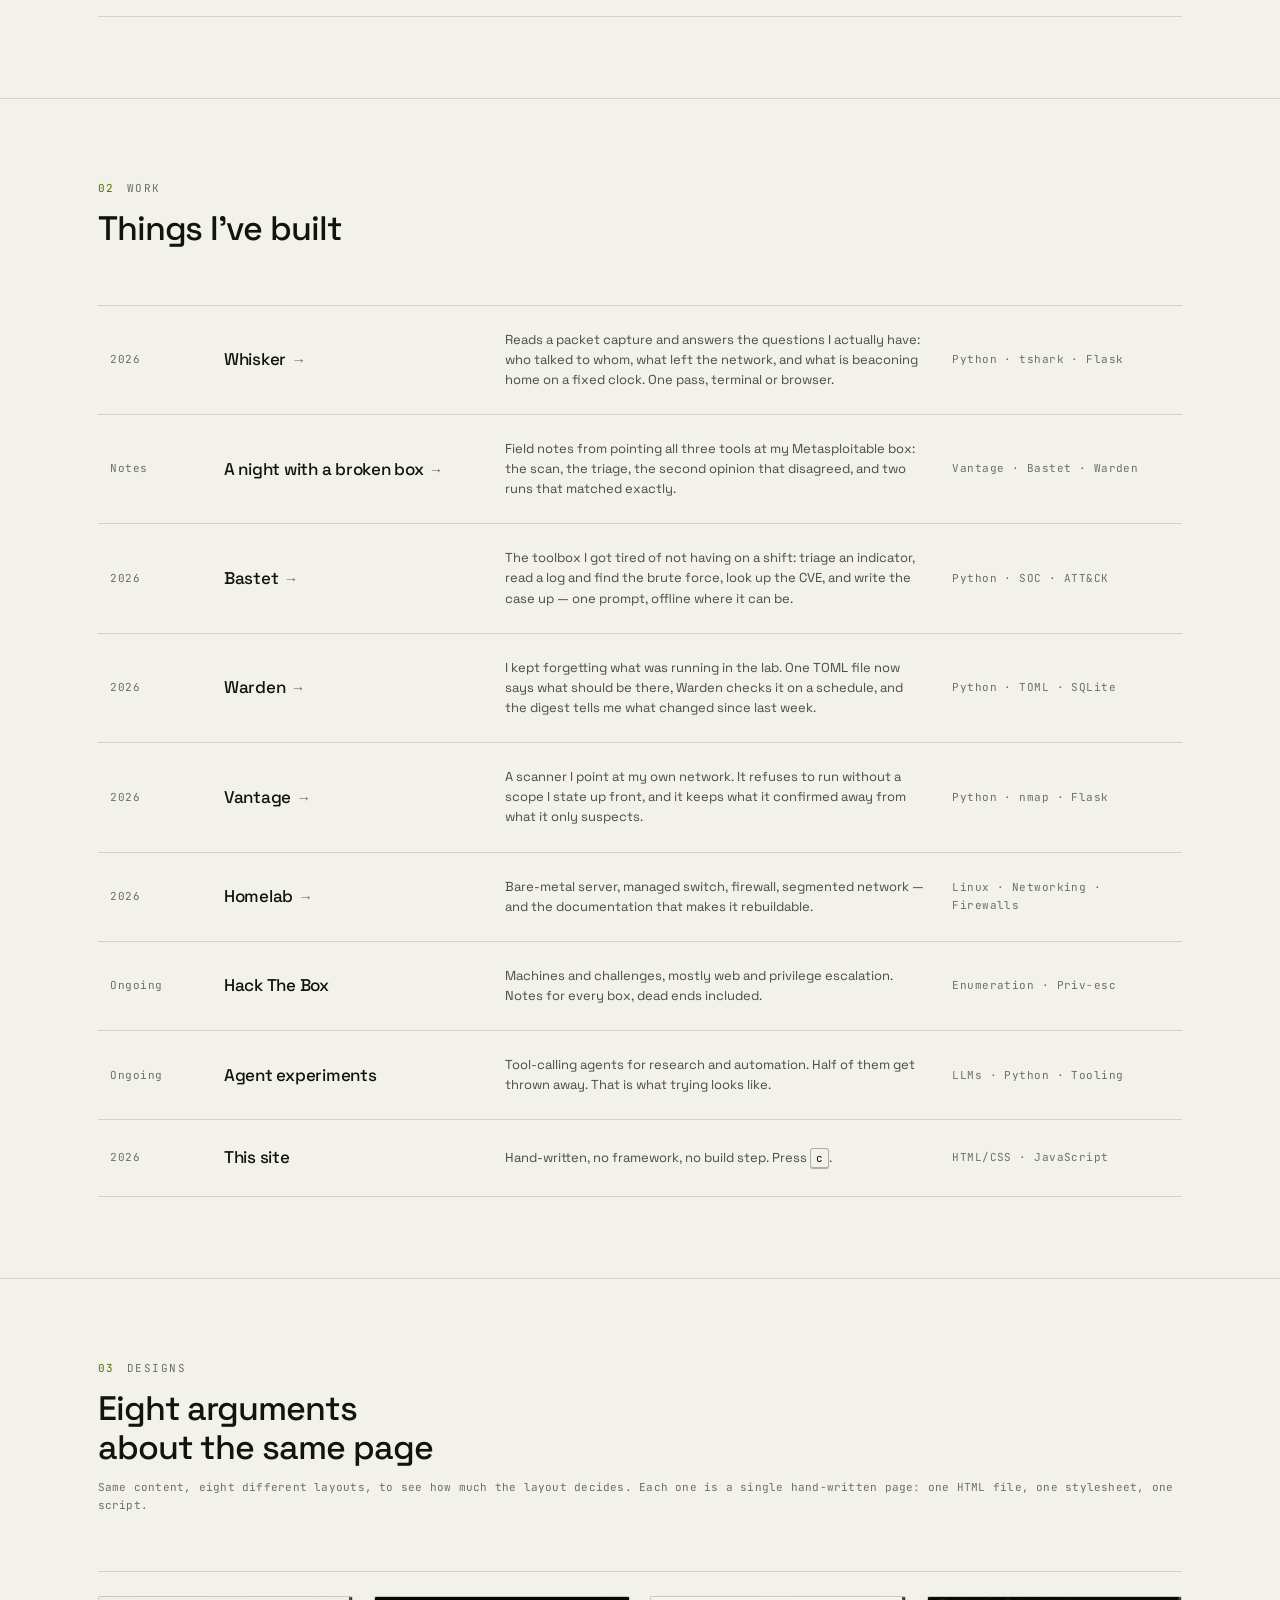
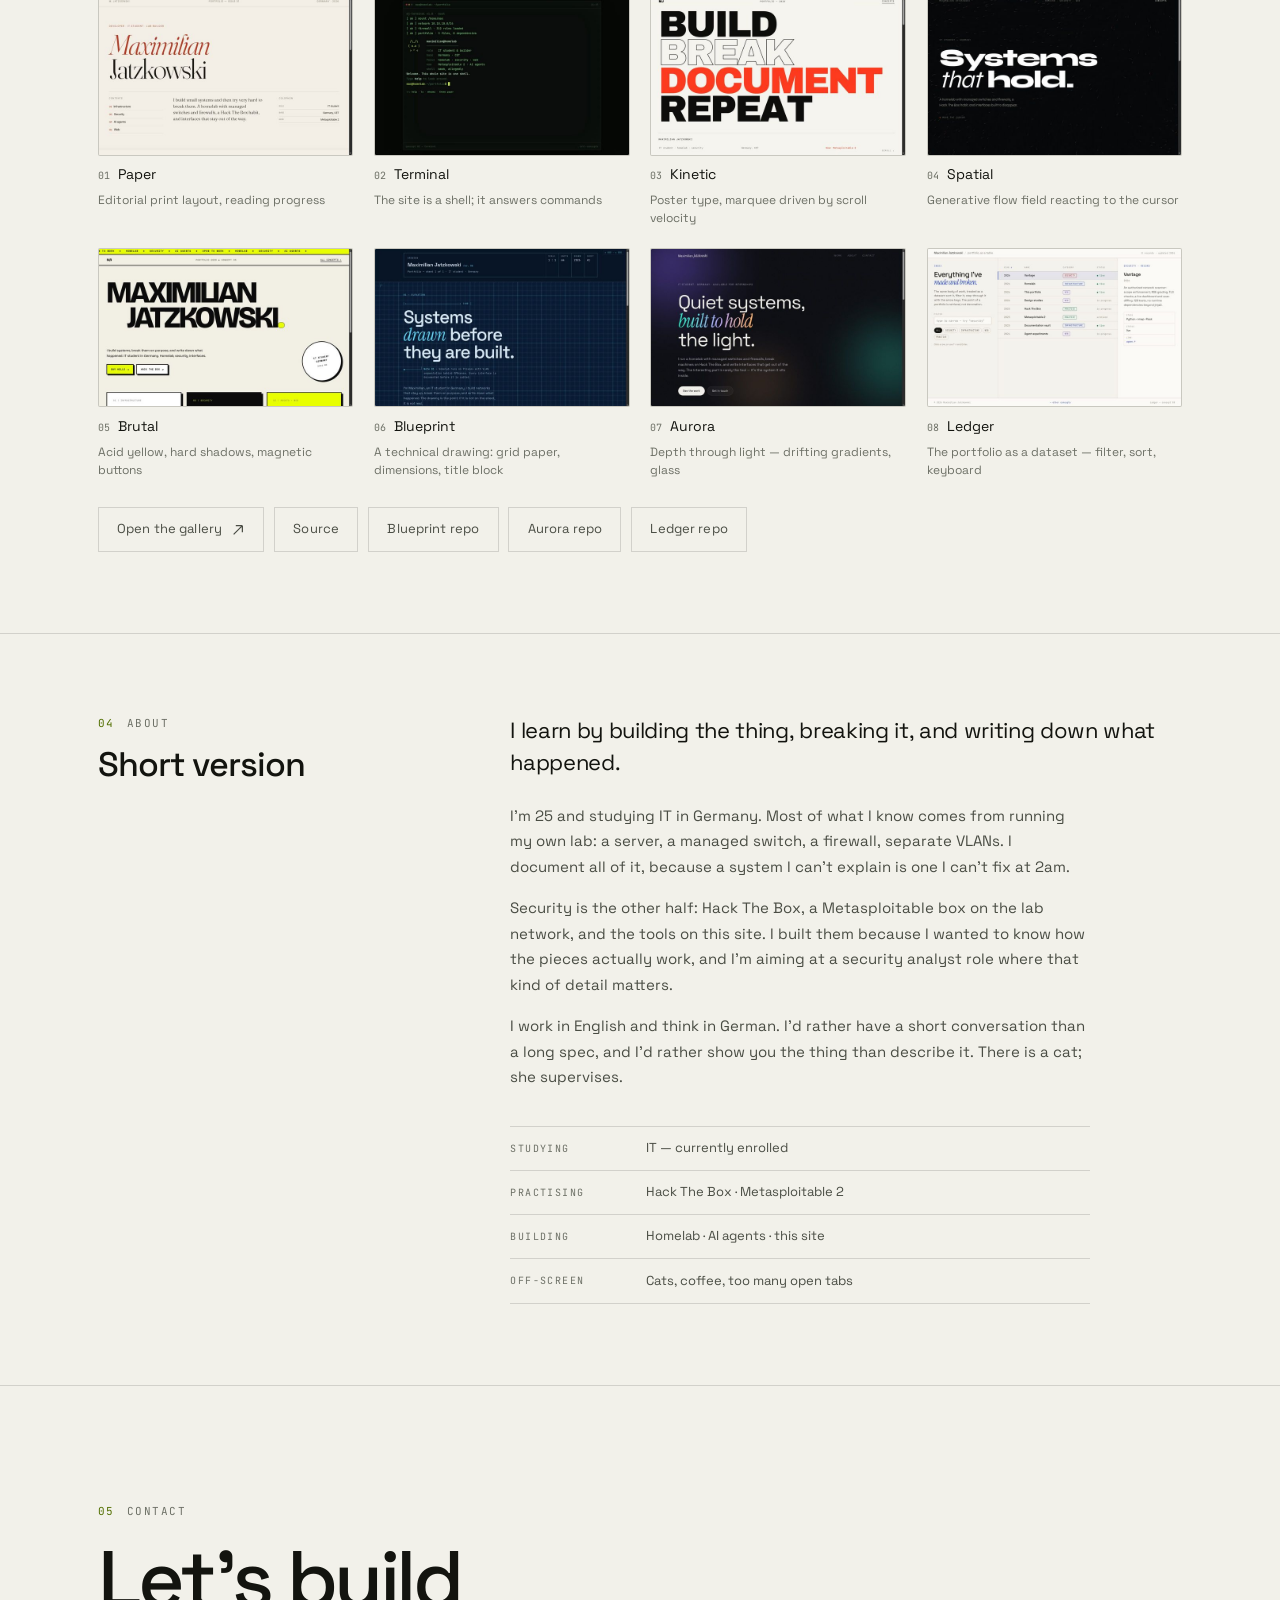
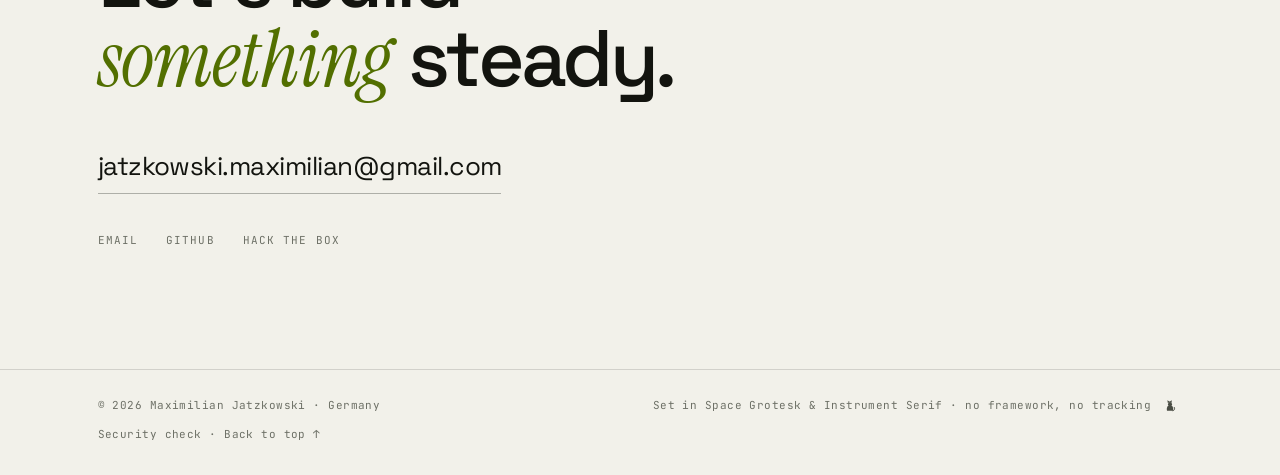
==== commit 6c7a23bd: "Whisker: case study, work list entry, two figures The one-pass design, the cleartext-port bug that t" ====
--- a/index.html
+++ b/index.html
@@ -199,6 +199,15 @@
       </header>
 
       <div class="work-list">
+        <article class="work-item reveal">
+          <span class="work-year">2026</span>
+          <h3 class="work-name"><a href="whisker.html">Whisker</a></h3>
+          <p class="work-desc">Reads a packet capture and answers the questions I actually
+            have: who talked to whom, what left the network, and what is beaconing home on
+            a fixed clock. One pass, terminal or browser.</p>
+          <span class="work-stack">Python · tshark · Flask</span>
+        </article>
+
         <article class="work-item reveal">
           <span class="work-year">Notes</span>
           <h3 class="work-name"><a href="metasploitable.html">A night with a broken box</a></h3>
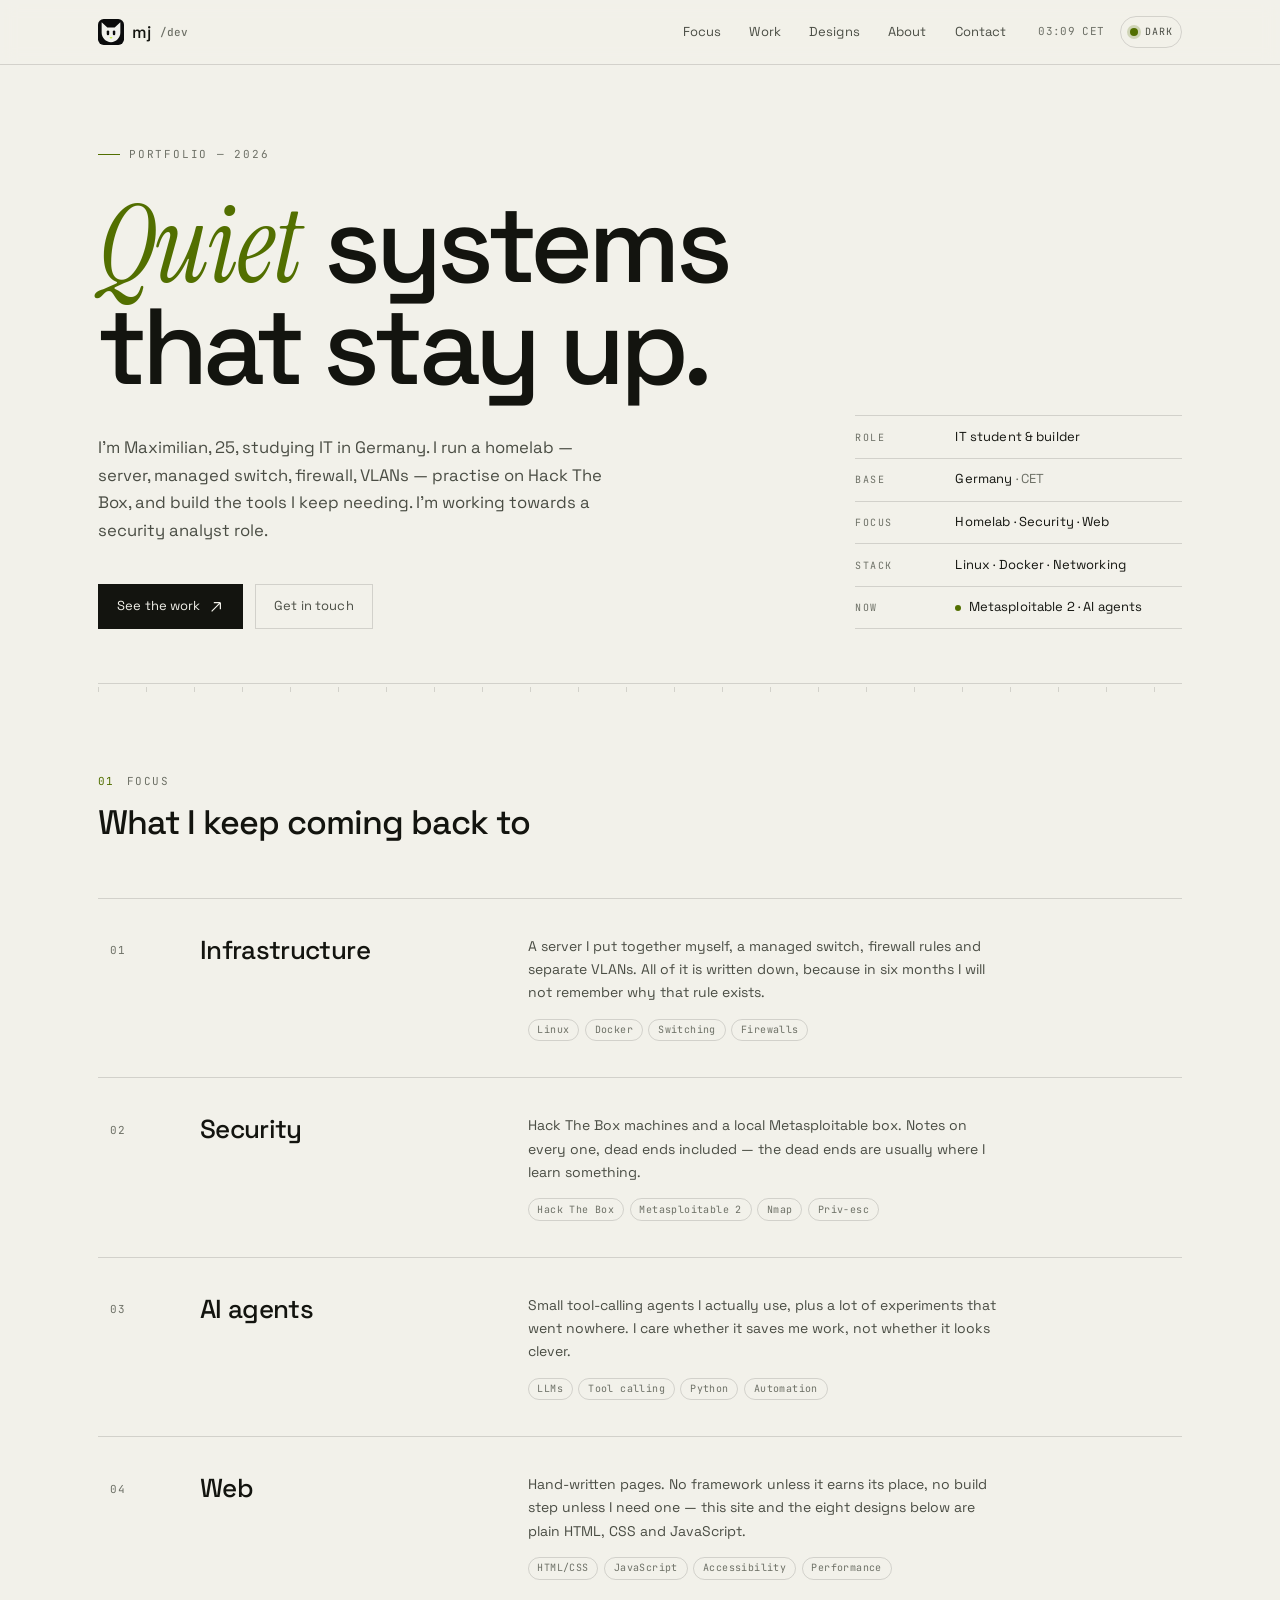
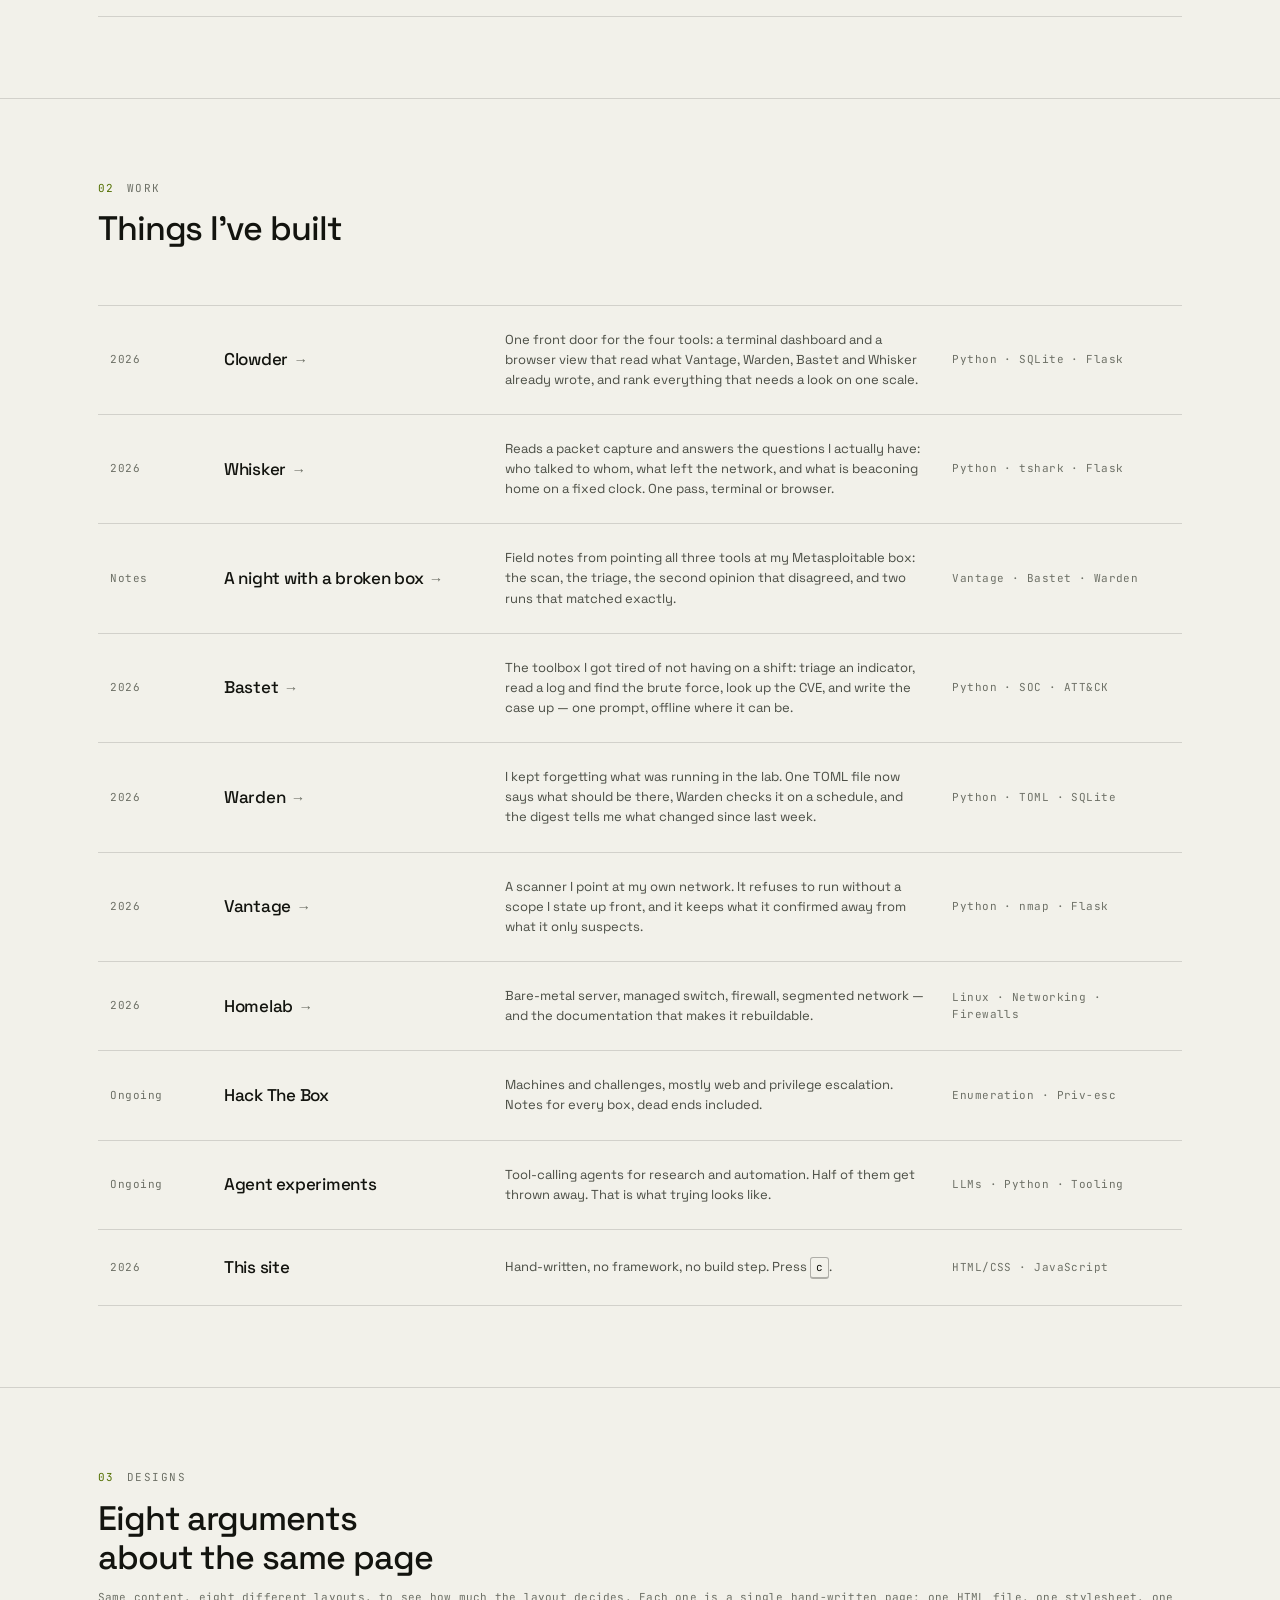
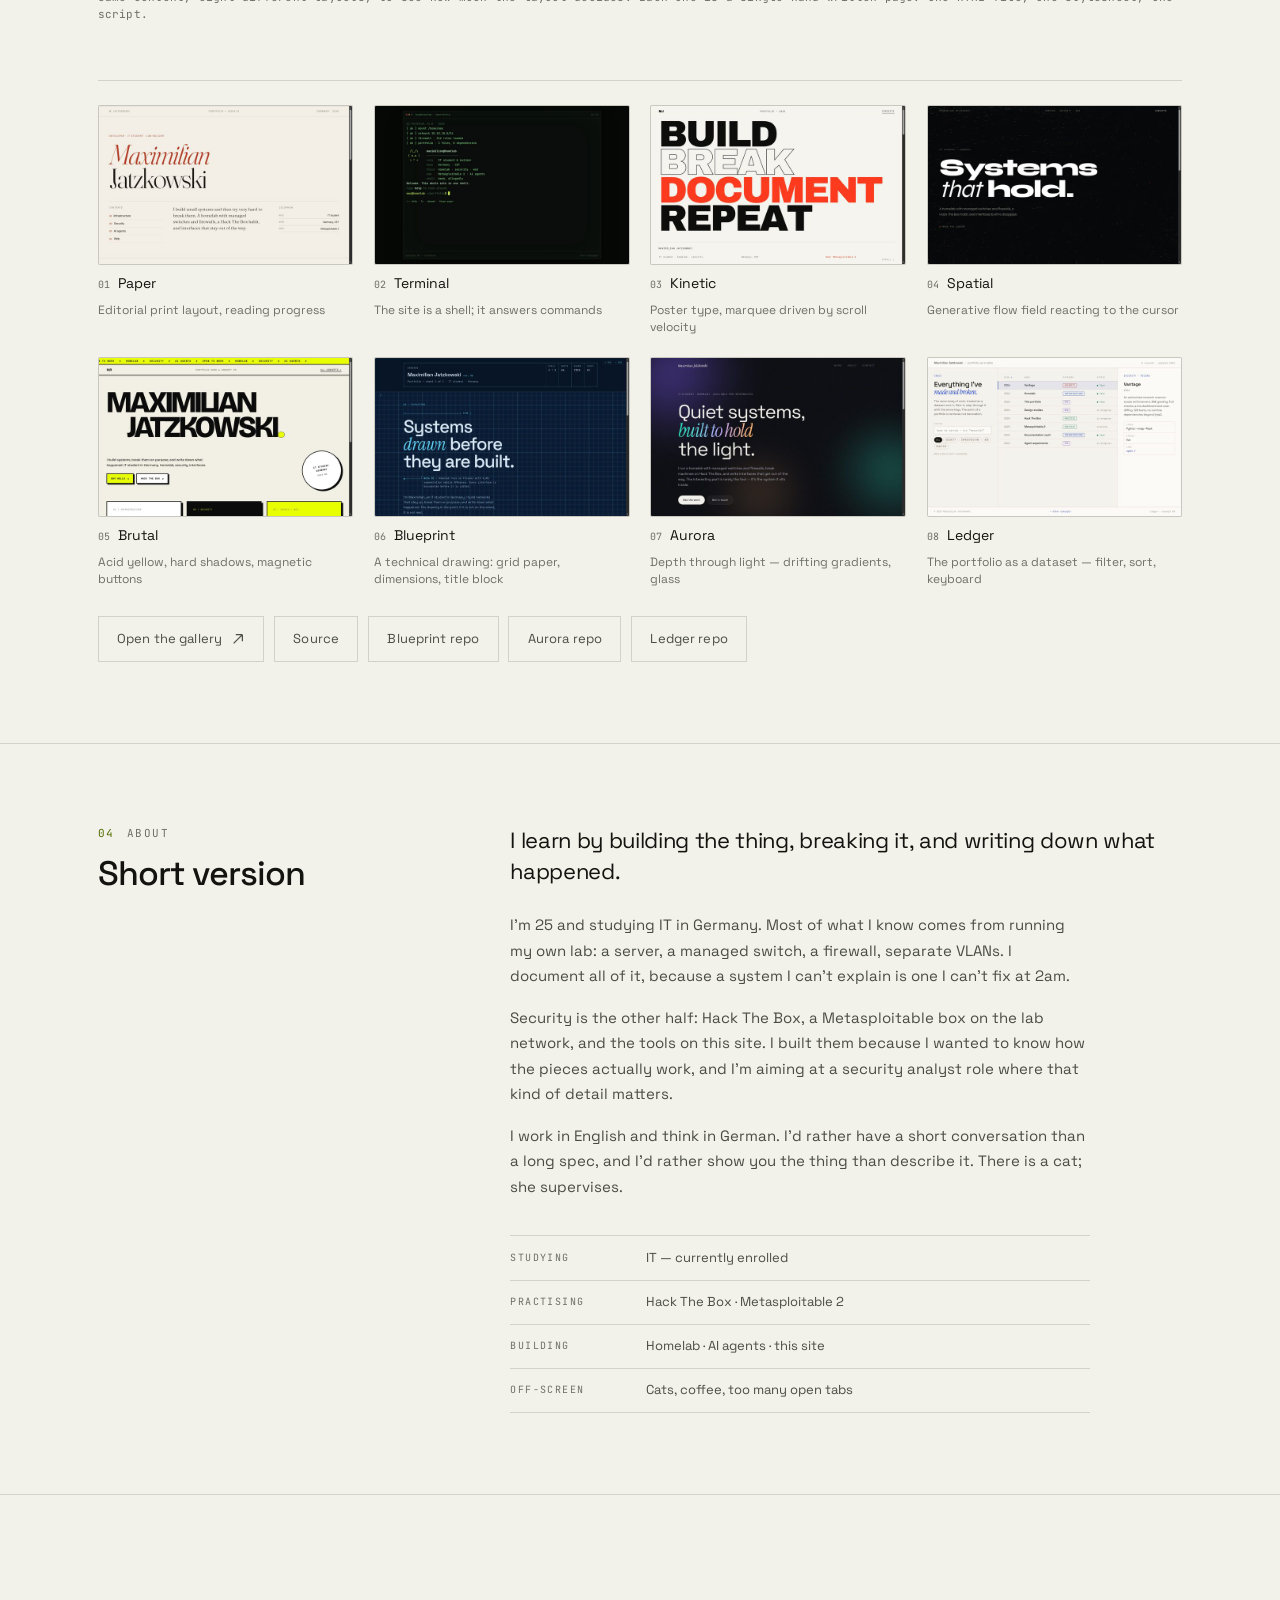
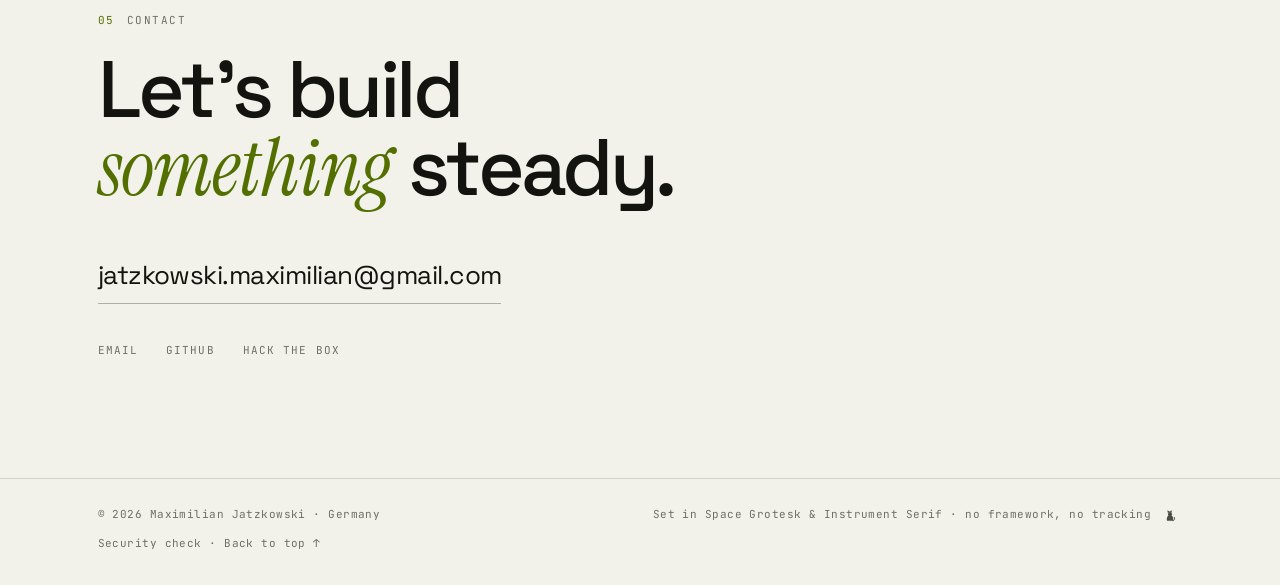
==== commit 9379a675: "Clowder: case study, work list entry, two figures The rule is that it reads and never recomputes — t" ====
--- a/index.html
+++ b/index.html
@@ -199,6 +199,15 @@
       </header>
 
       <div class="work-list">
+        <article class="work-item reveal">
+          <span class="work-year">2026</span>
+          <h3 class="work-name"><a href="clowder.html">Clowder</a></h3>
+          <p class="work-desc">One front door for the four tools: a terminal dashboard and
+            a browser view that read what Vantage, Warden, Bastet and Whisker already wrote,
+            and rank everything that needs a look on one scale.</p>
+          <span class="work-stack">Python · SQLite · Flask</span>
+        </article>
+
         <article class="work-item reveal">
           <span class="work-year">2026</span>
           <h3 class="work-name"><a href="whisker.html">Whisker</a></h3>
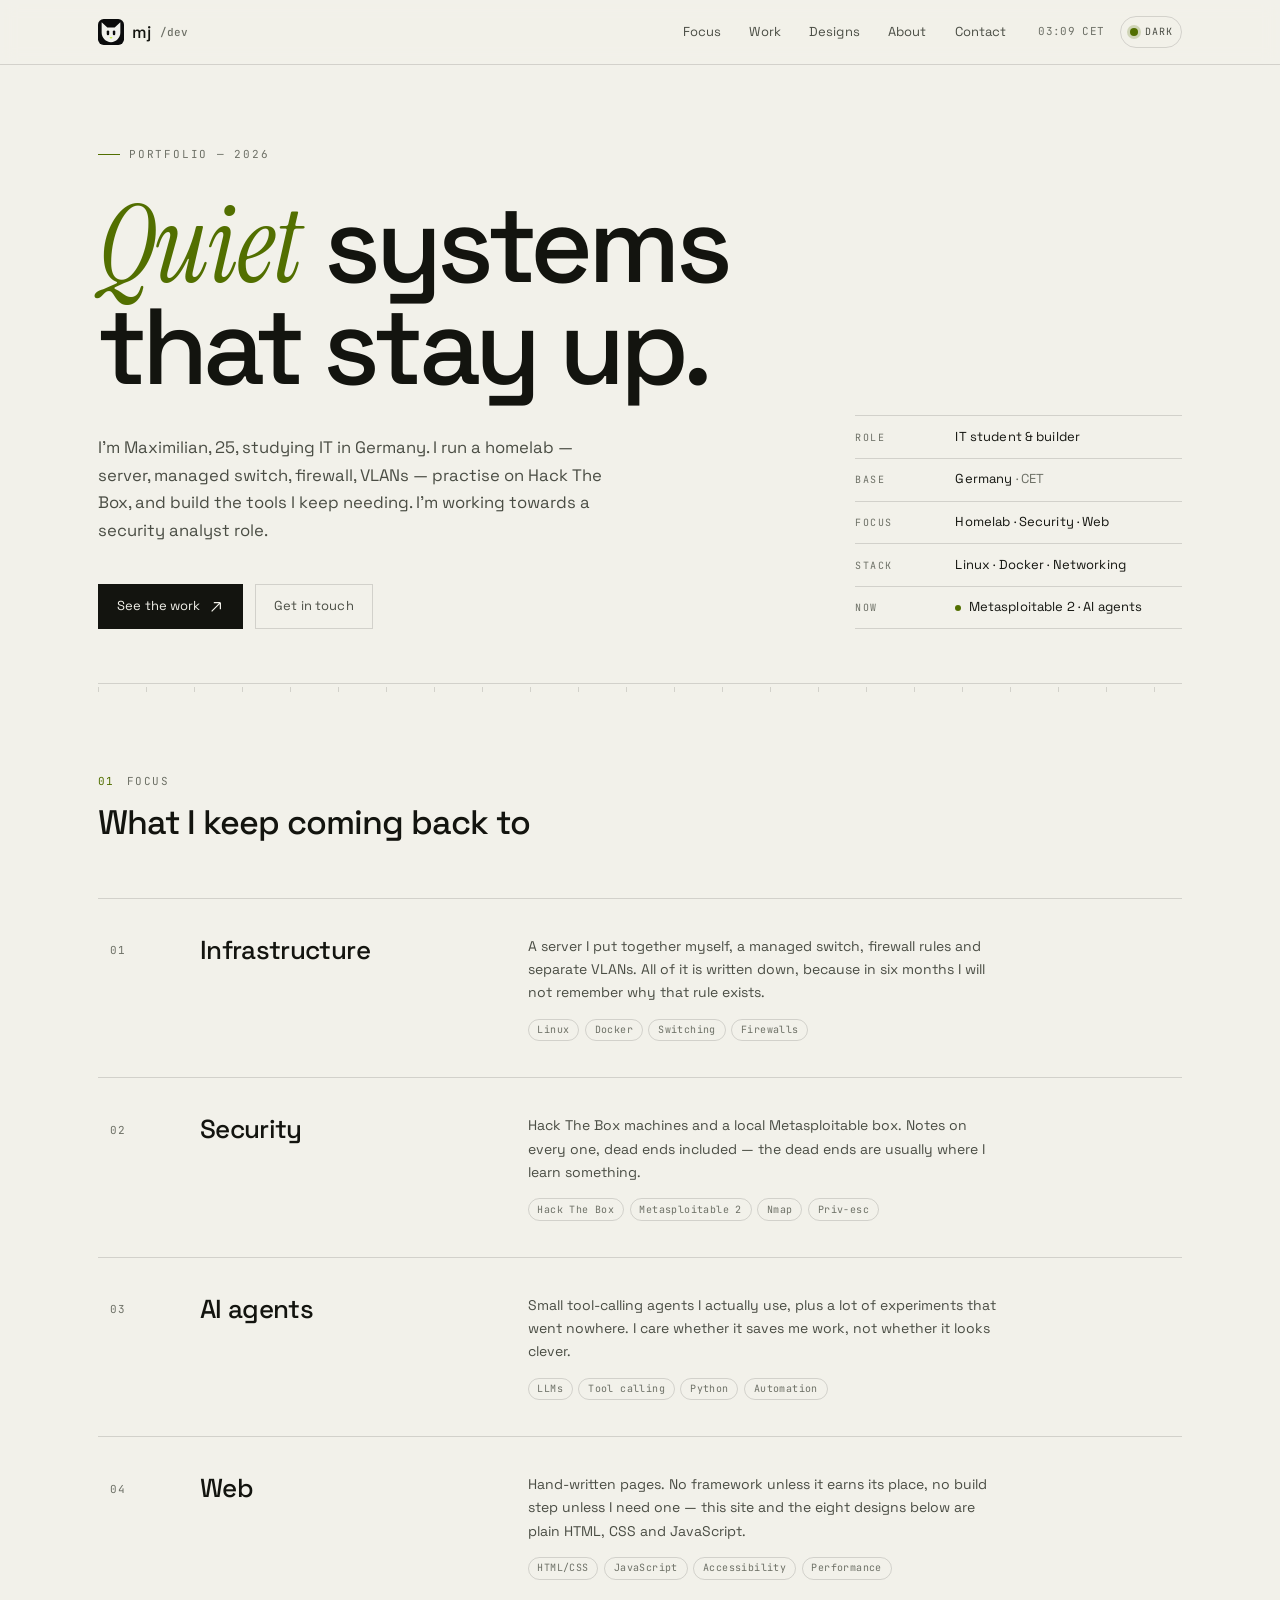
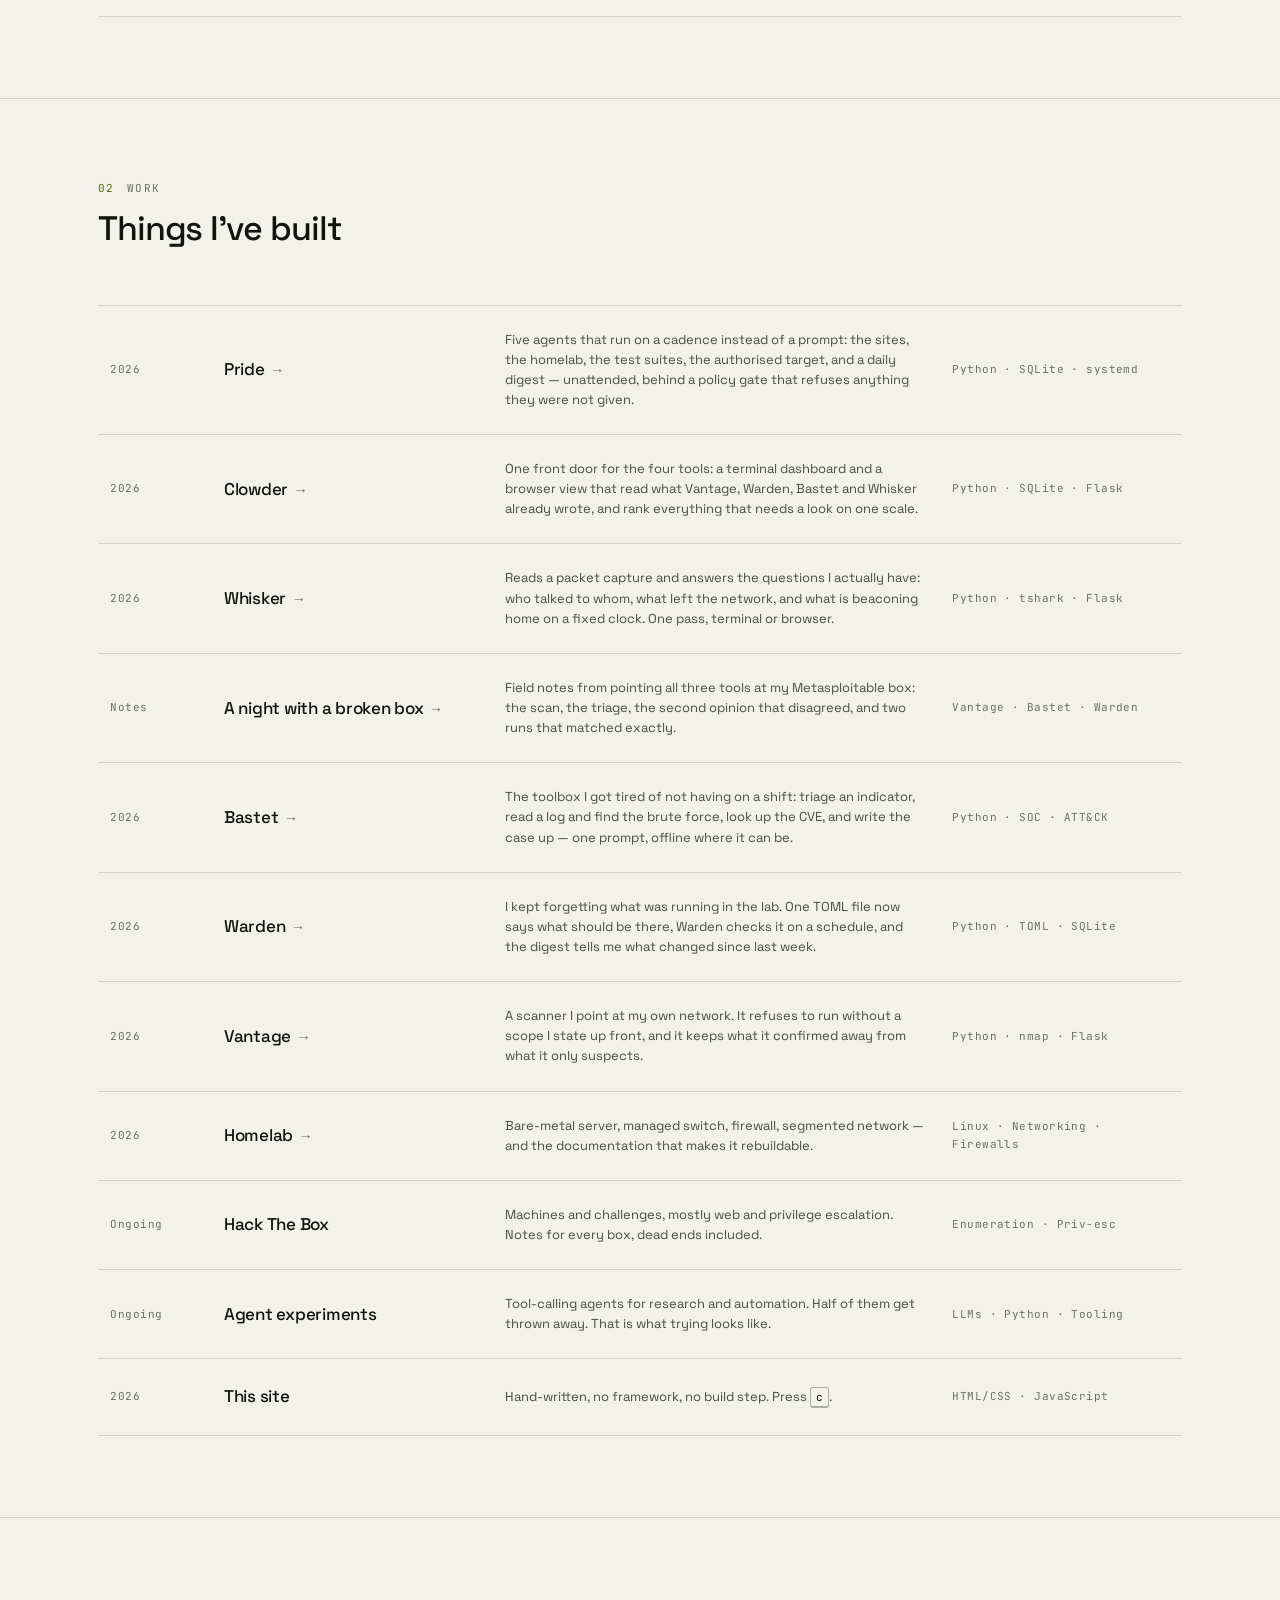
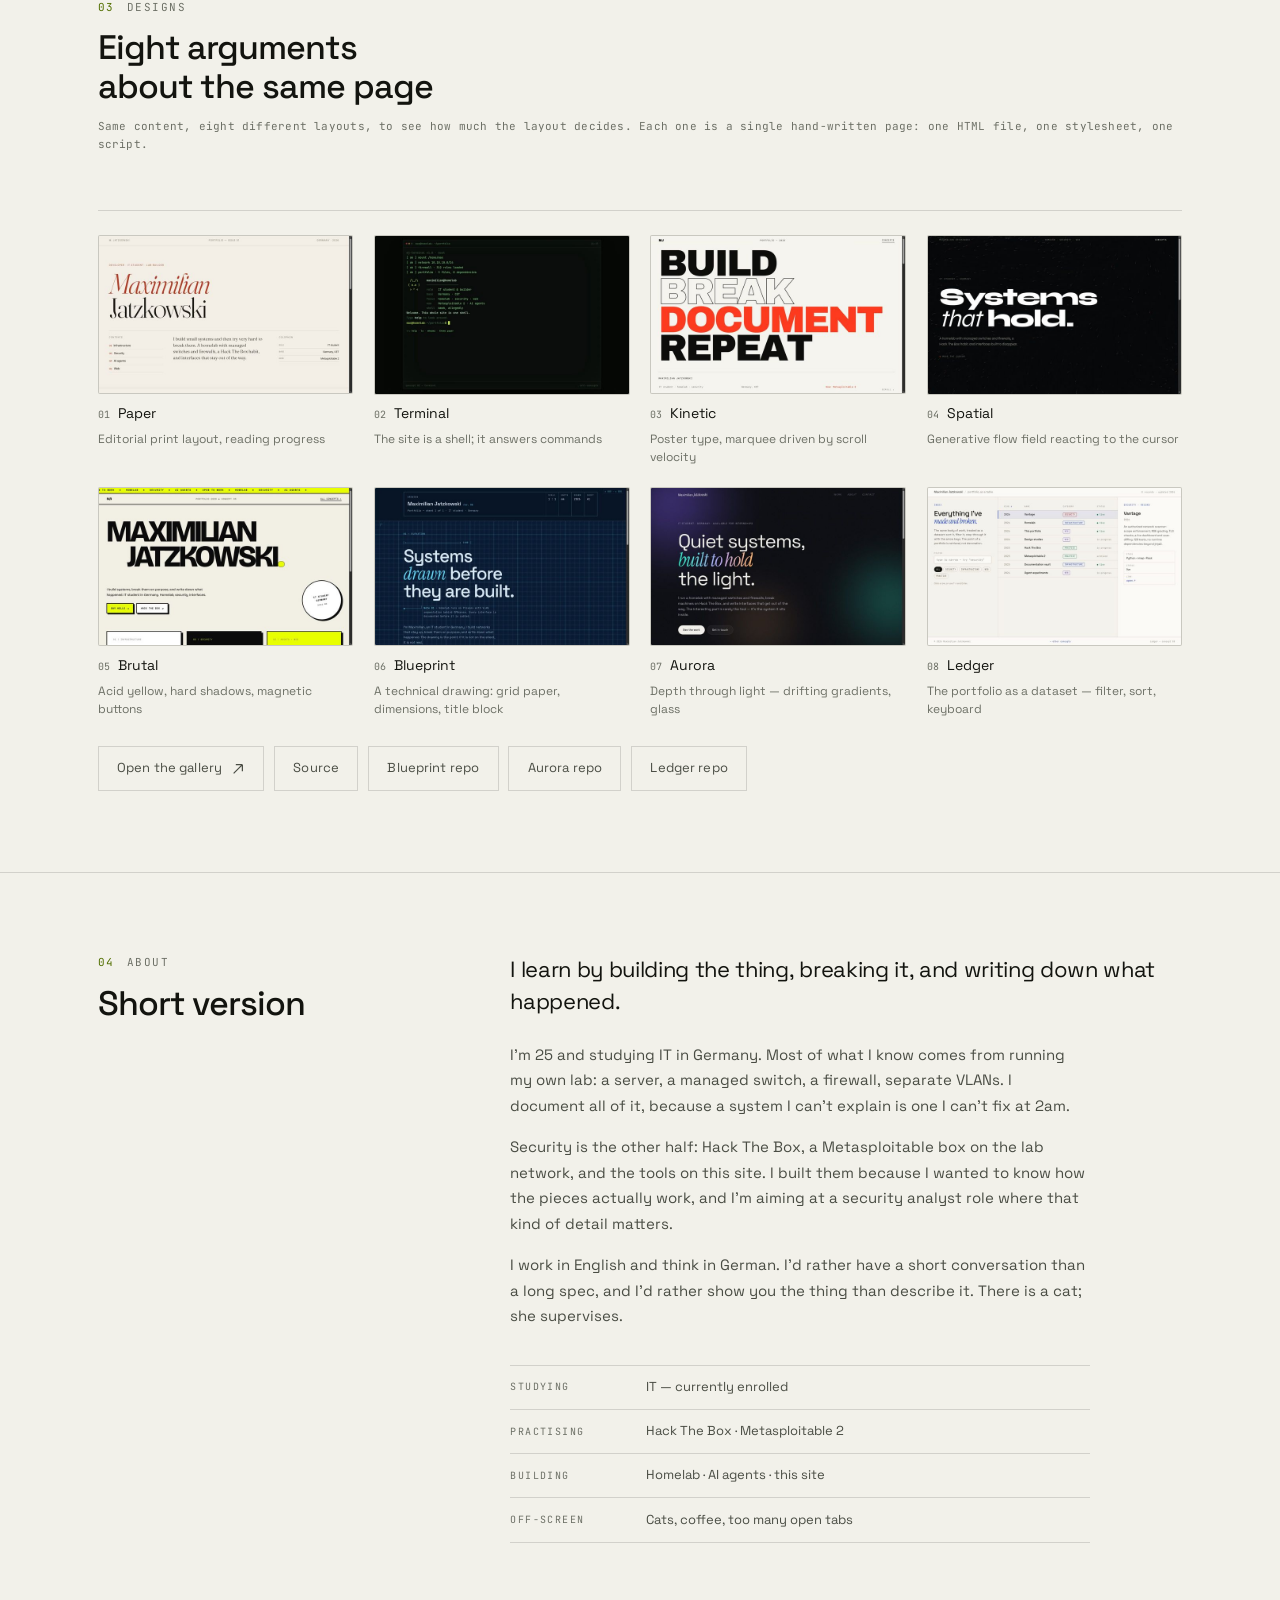
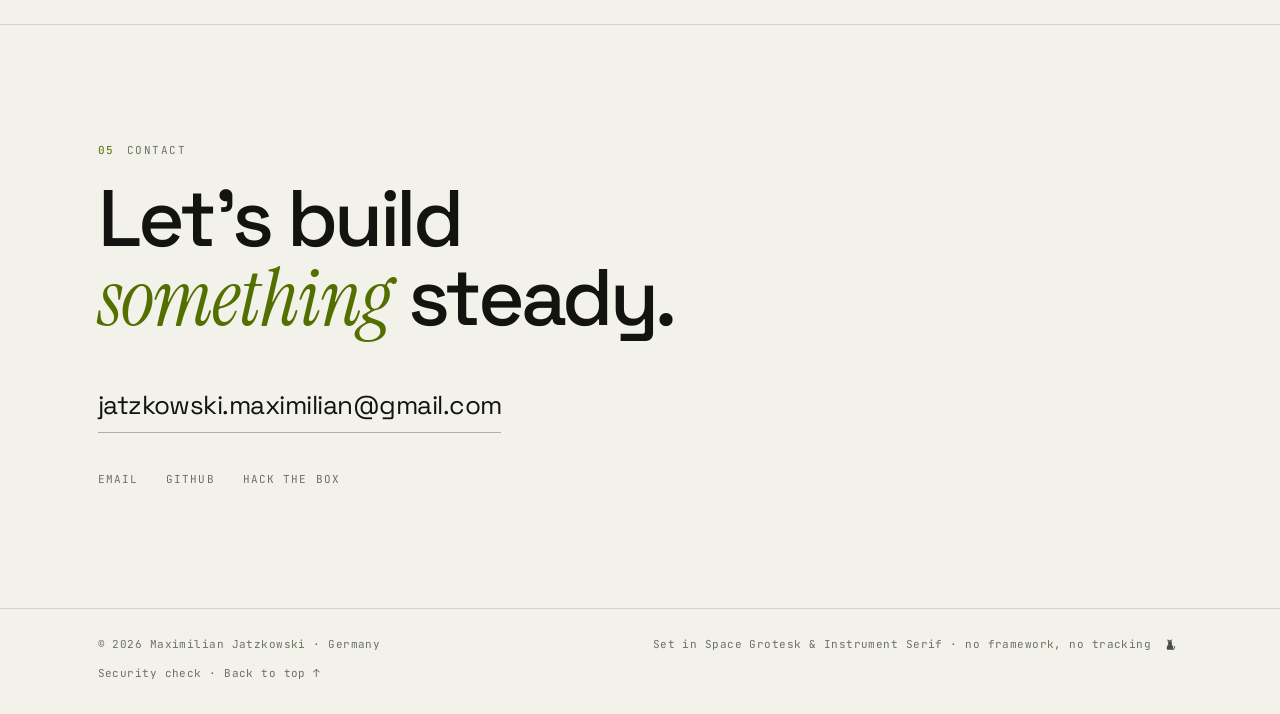
==== commit 42bd66be: "Pride: case study, work list entry, dashboard figure Five agents, the policy gate as the safety mode" ====
--- a/index.html
+++ b/index.html
@@ -199,6 +199,15 @@
       </header>
 
       <div class="work-list">
+        <article class="work-item reveal">
+          <span class="work-year">2026</span>
+          <h3 class="work-name"><a href="pride.html">Pride</a></h3>
+          <p class="work-desc">Five agents that run on a cadence instead of a prompt: the
+            sites, the homelab, the test suites, the authorised target, and a daily digest
+            — unattended, behind a policy gate that refuses anything they were not given.</p>
+          <span class="work-stack">Python · SQLite · systemd</span>
+        </article>
+
         <article class="work-item reveal">
           <span class="work-year">2026</span>
           <h3 class="work-name"><a href="clowder.html">Clowder</a></h3>
